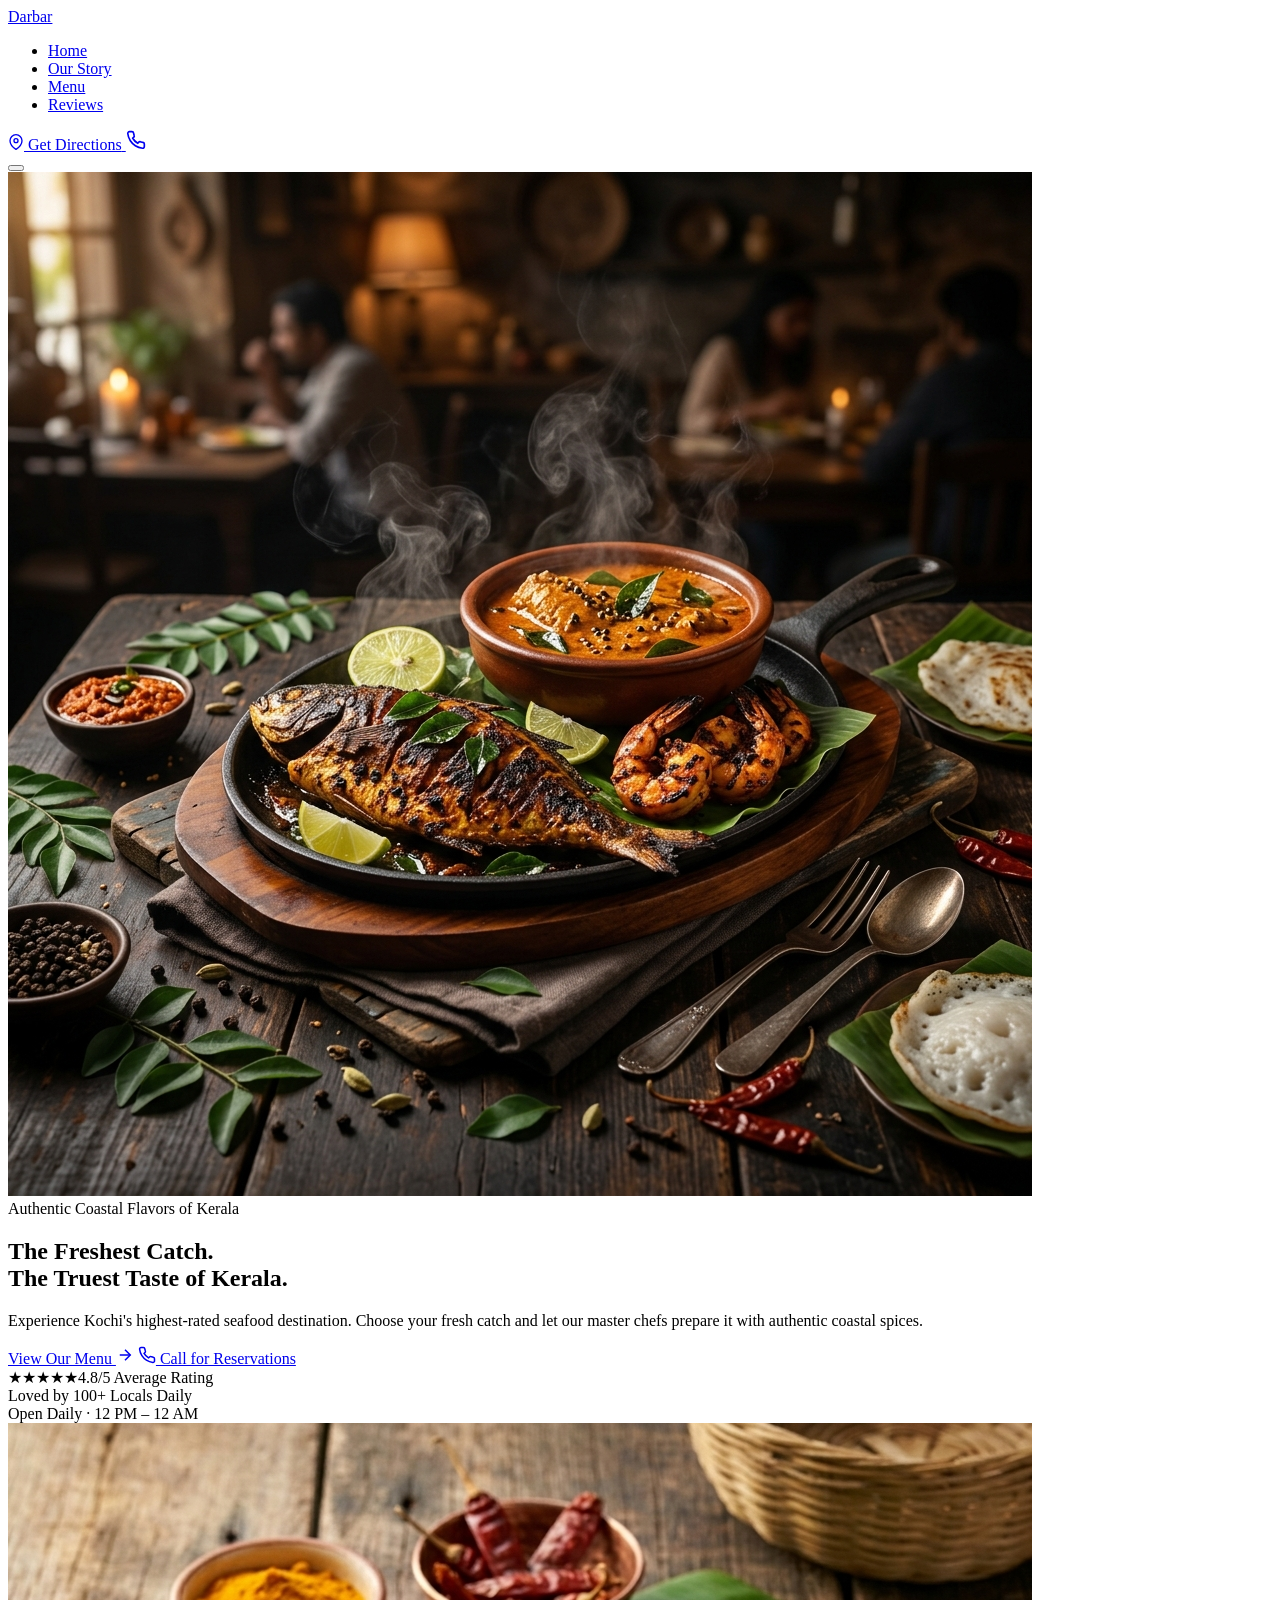
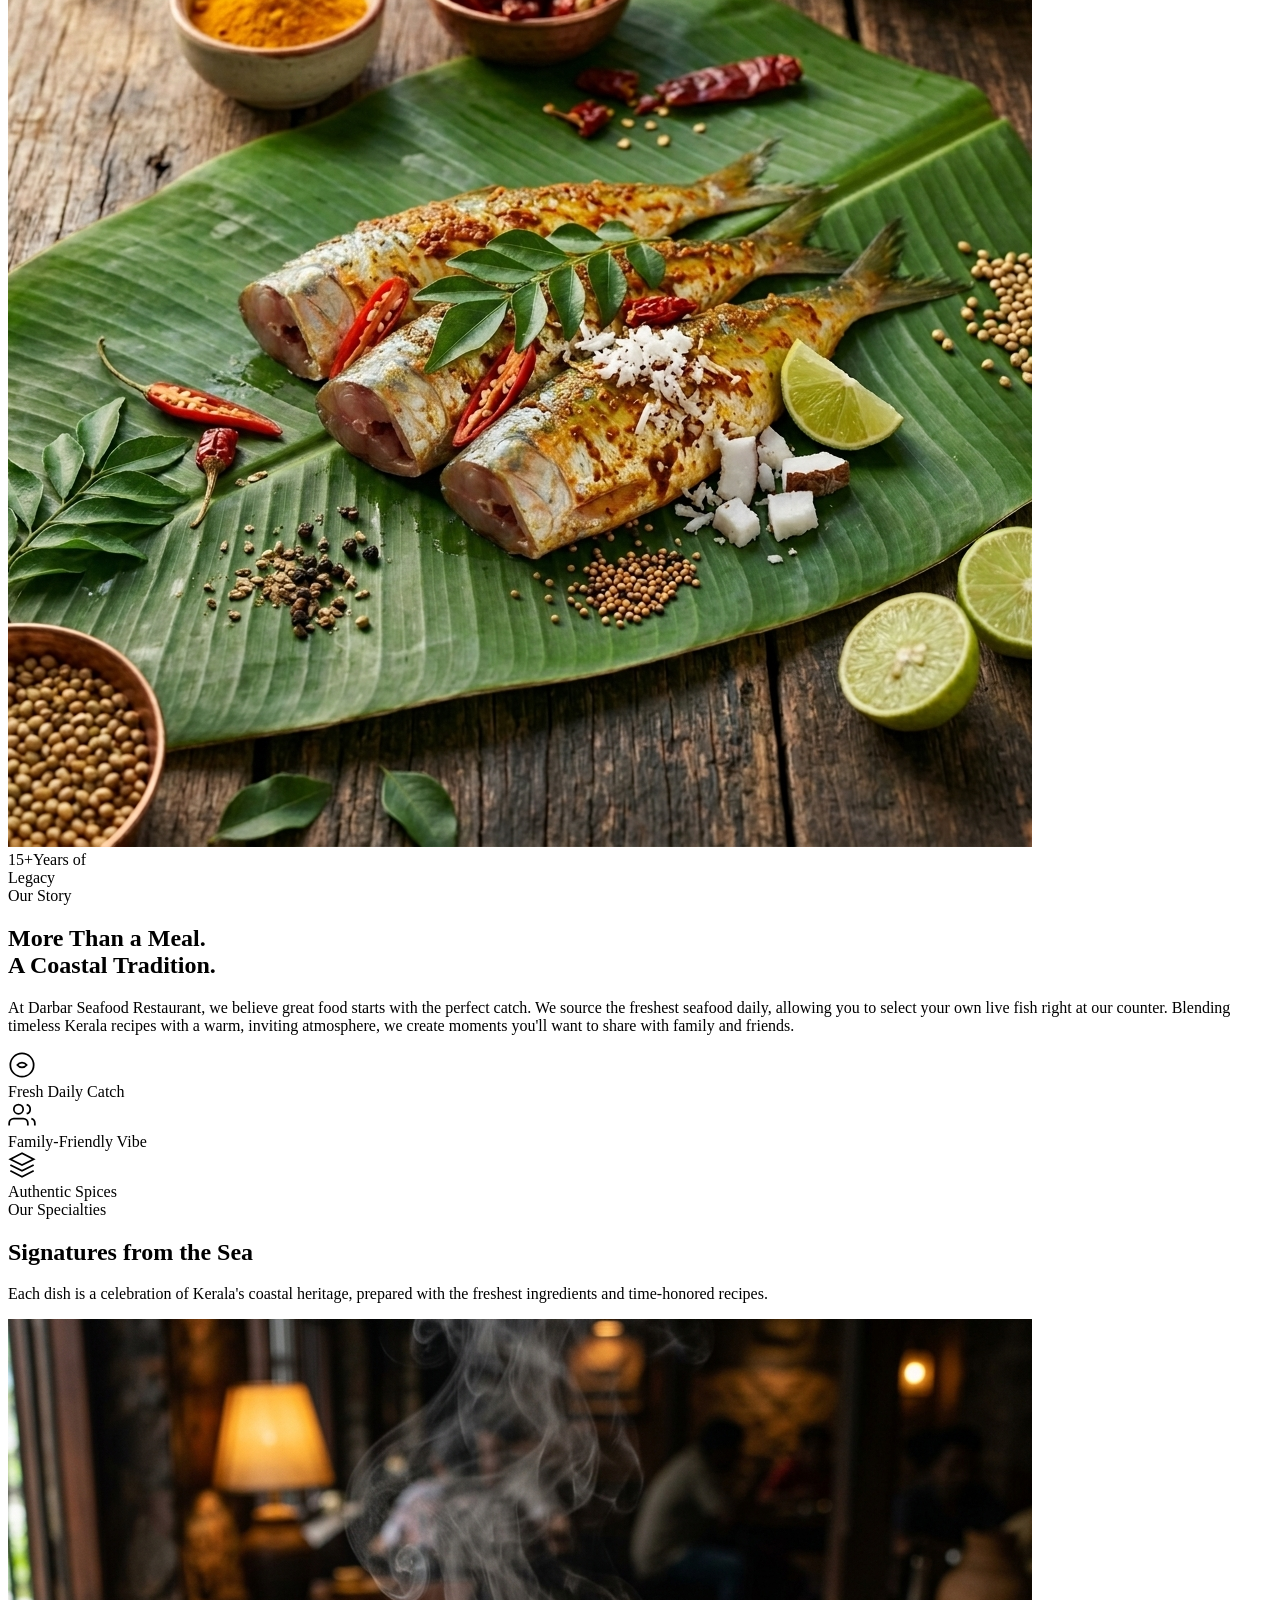
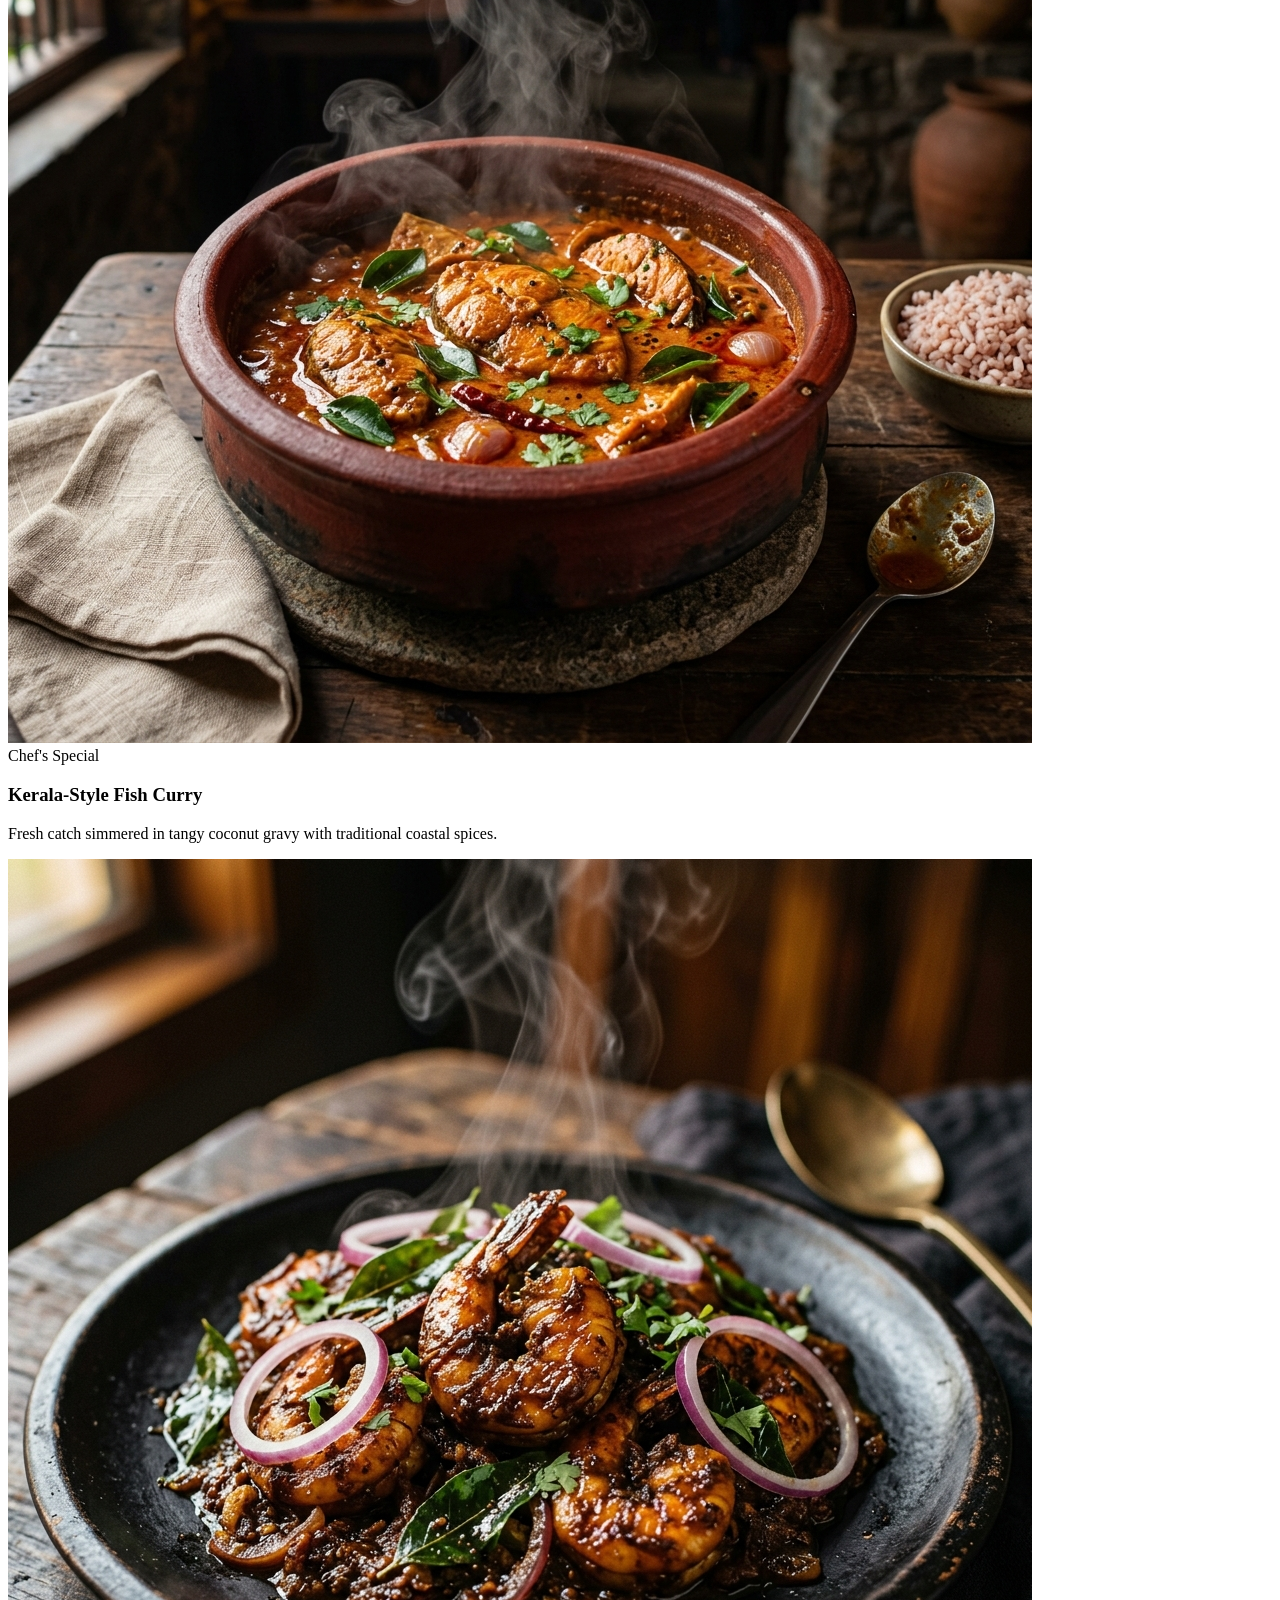
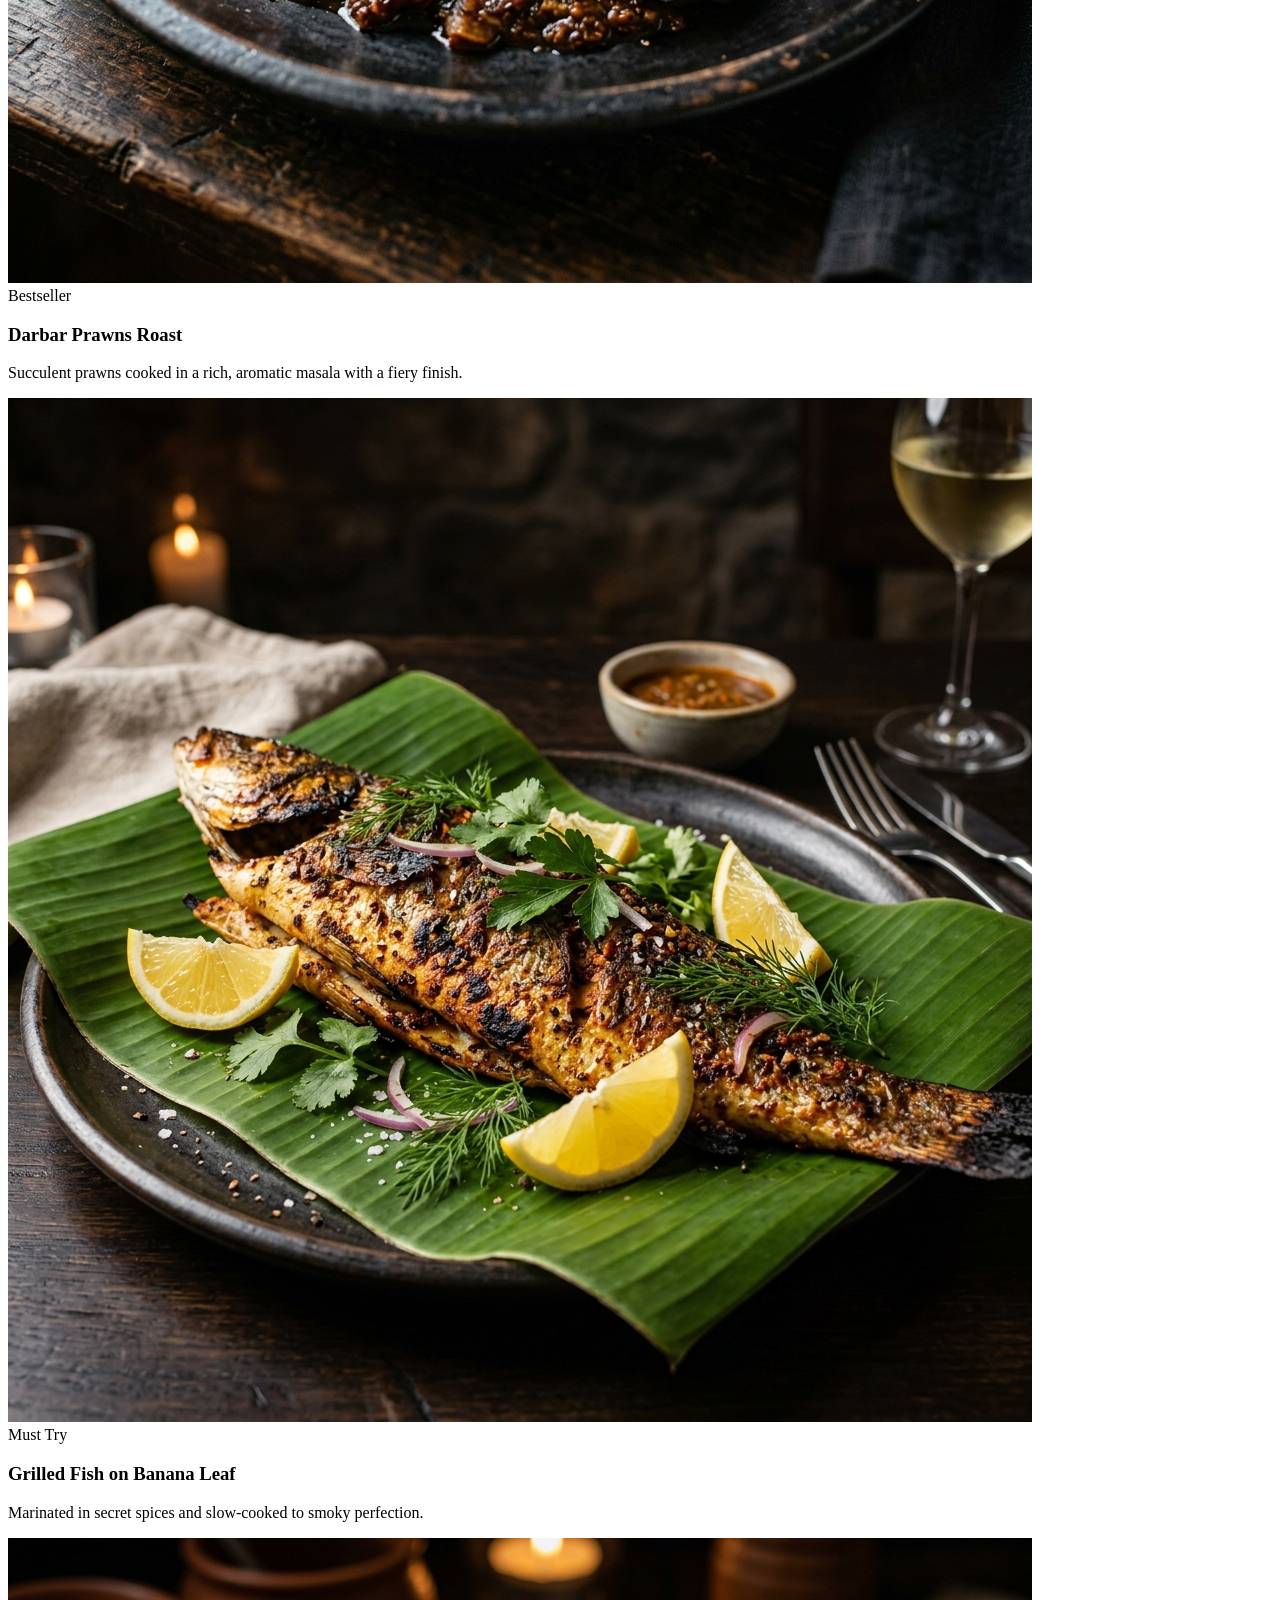
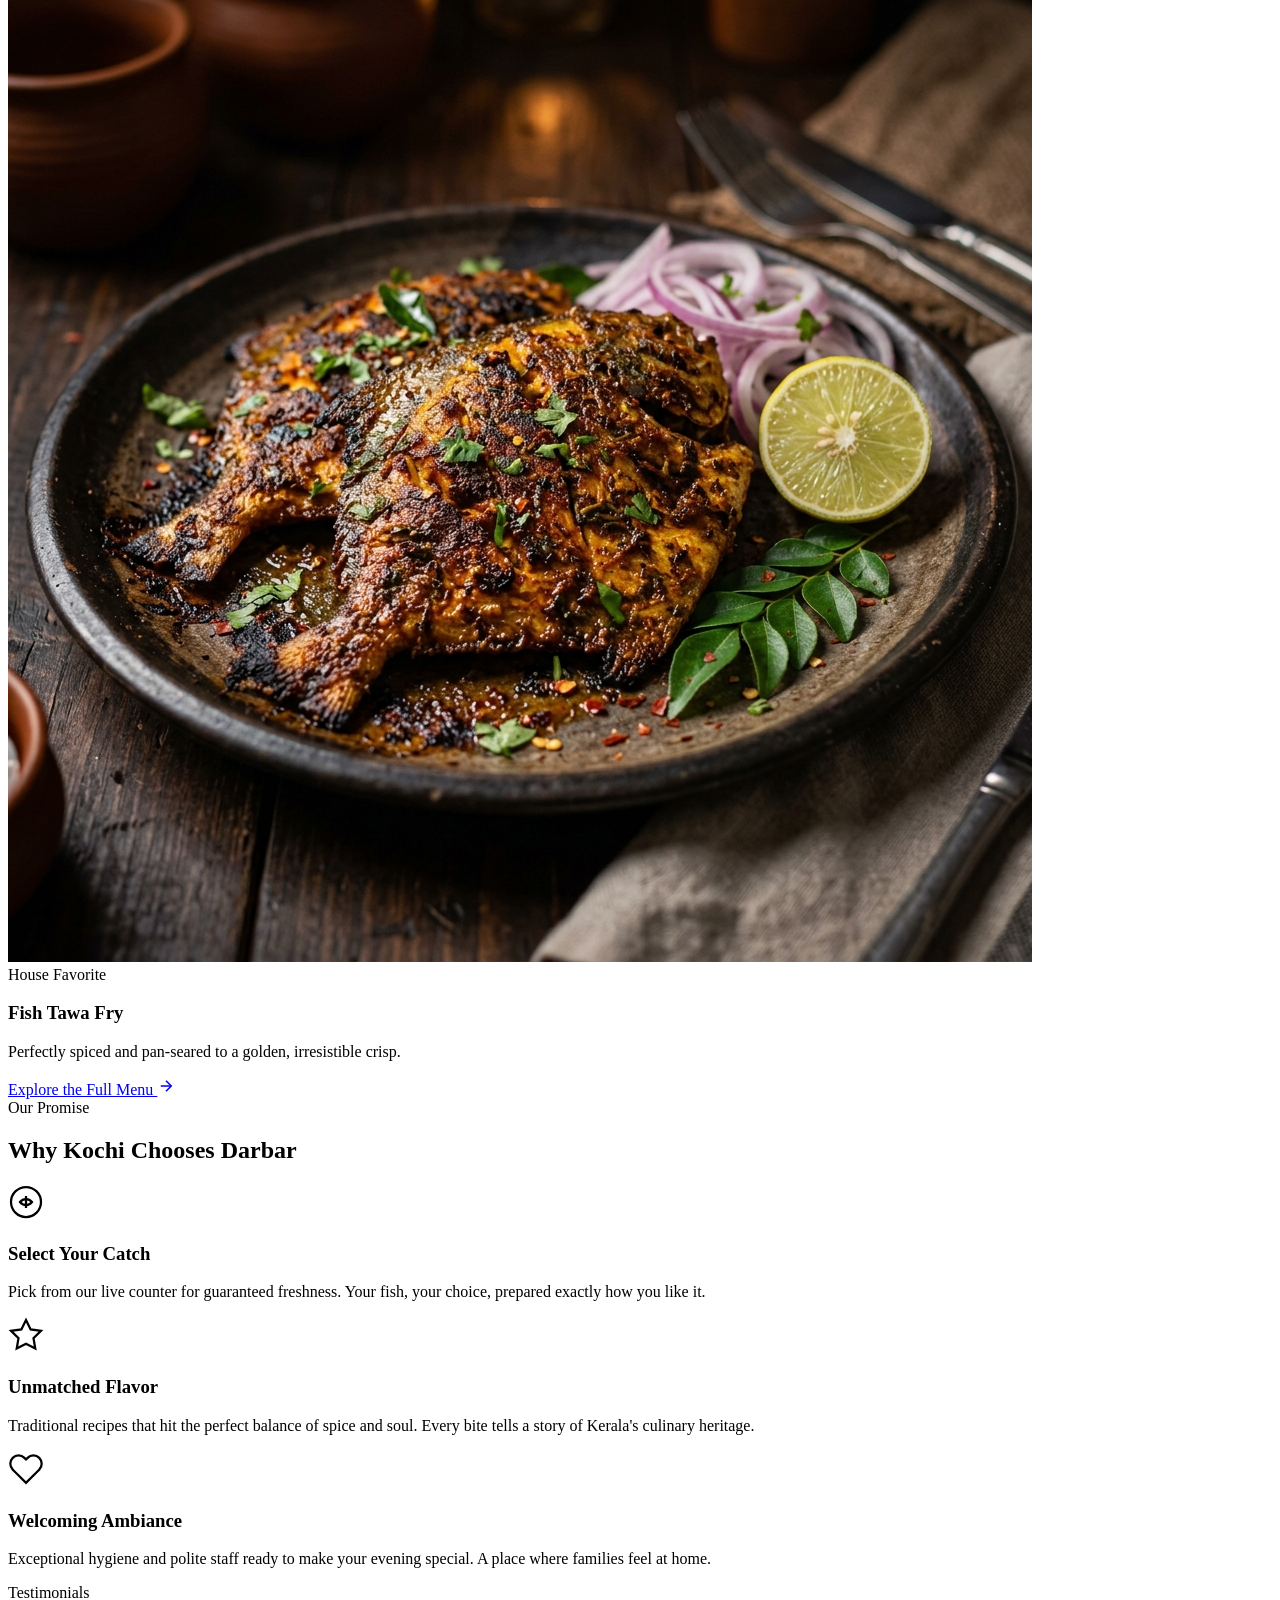
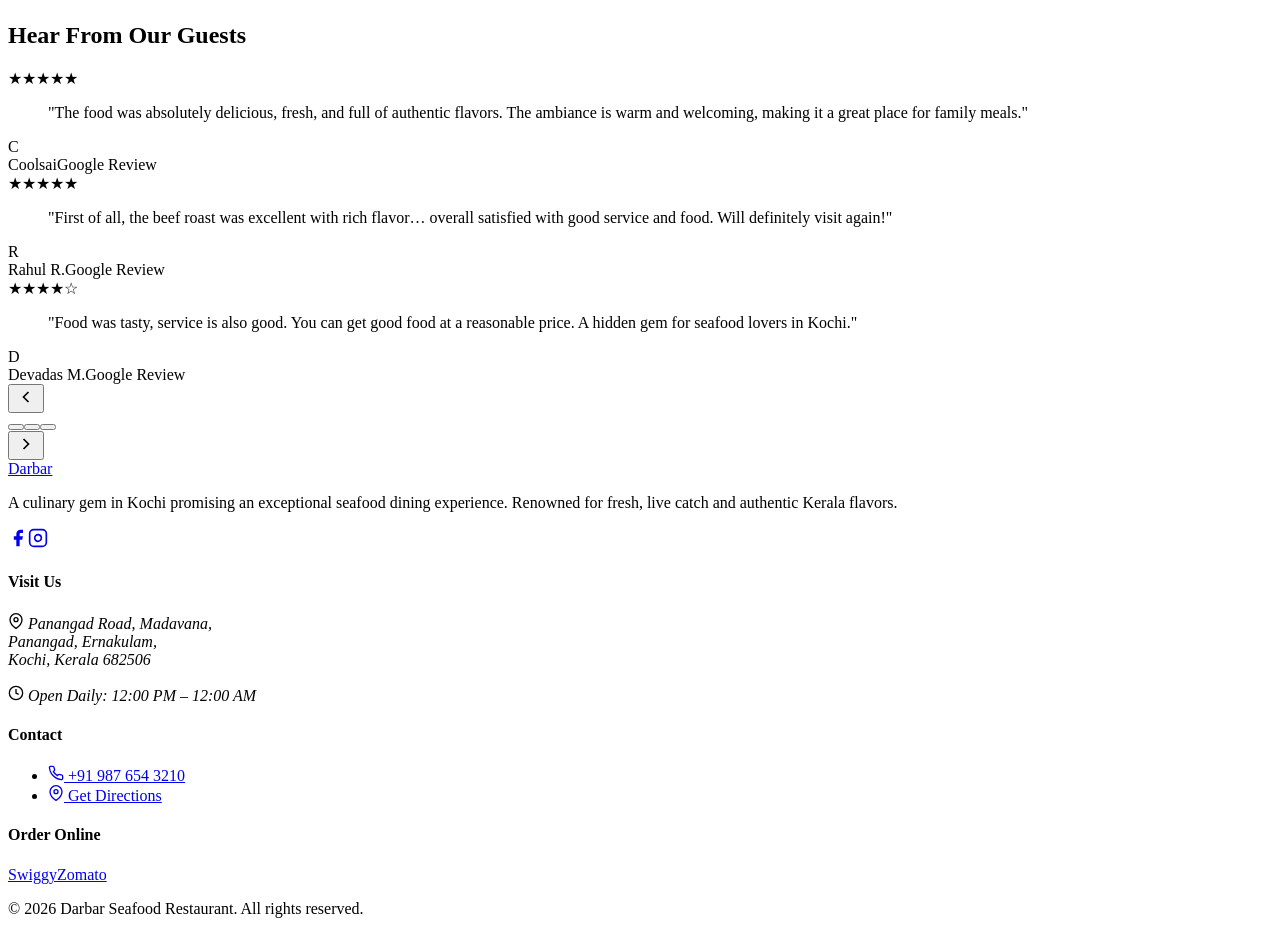
==== index.html @ 86fb5e73 "Add files via upload" ====
<!DOCTYPE html>
<html lang="en">
<head>
    <meta charset="UTF-8">
    <meta name="viewport" content="width=device-width, initial-scale=1.0">
    <title>Darbar Seafood Restaurant | Authentic Coastal Flavors of Kerala</title>
    <meta name="description" content="Experience Kochi's finest seafood at Darbar. Fresh live catch, authentic Kerala spices, warm family ambiance. Open daily 12 PM - 12 AM.">
    <link rel="preconnect" href="https://fonts.googleapis.com">
    <link rel="preconnect" href="https://fonts.gstatic.com" crossorigin>
    <link href="https://fonts.googleapis.com/css2?family=Playfair+Display:ital,wght@0,400;0,500;0,600;0,700;1,400;1,500&family=Inter:wght@300;400;500;600;700&display=swap" rel="stylesheet">
    <link rel="stylesheet" href="style.css">
</head>
<body>
    <nav class="navbar" id="navbar">
        <div class="nav-container">
            <a href="#" class="nav-logo" id="nav-logo">Darbar</a>
            <ul class="nav-links" id="nav-links">
                <li><a href="#home" class="nav-link active">Home</a></li>
                <li><a href="#about" class="nav-link">Our Story</a></li>
                <li><a href="menu.html" class="nav-link">Menu</a></li>
                <li><a href="#reviews" class="nav-link">Reviews</a></li>
            </ul>
            <div class="nav-actions">
                <a href="https://maps.google.com/?q=Darbar+Seafood+Restaurant+Panangad+Kochi" target="_blank" class="btn btn-accent btn-sm" id="btn-directions">
                    <svg width="16" height="16" viewBox="0 0 24 24" fill="none" stroke="currentColor" stroke-width="2"><path d="M21 10c0 7-9 13-9 13s-9-6-9-13a9 9 0 0 1 18 0z"/><circle cx="12" cy="10" r="3"/></svg>
                    <span class="btn-text">Get Directions</span>
                </a>
                <a href="tel:+919876543210" class="nav-phone" id="btn-phone" aria-label="Call us">
                    <svg width="20" height="20" viewBox="0 0 24 24" fill="none" stroke="currentColor" stroke-width="2"><path d="M22 16.92v3a2 2 0 0 1-2.18 2 19.79 19.79 0 0 1-8.63-3.07 19.5 19.5 0 0 1-6-6 19.79 19.79 0 0 1-3.07-8.67A2 2 0 0 1 4.11 2h3a2 2 0 0 1 2 1.72c.12.8.36 1.58.7 2.81a2 2 0 0 1-.45 2.11L8.09 9.91a16 16 0 0 0 6 6l1.27-1.27a2 2 0 0 1 2.11-.45c1.23.34 2.01.58 2.81.7A2 2 0 0 1 22 16.92z"/></svg>
                </a>
            </div>
            <button class="nav-toggle" id="nav-toggle" aria-label="Toggle menu"><span></span><span></span><span></span></button>
        </div>
    </nav>

    <section class="hero" id="home">
        <div class="hero-bg"><img src="images/hero-bg.png" alt="Kerala seafood platter" loading="eager"><div class="hero-overlay"></div></div>
        <div class="hero-content">
            <div class="hero-badge"><span class="hero-badge-dot"></span>Authentic Coastal Flavors of Kerala</div>
            <h1 class="hero-title">The Freshest Catch.<br><span class="hero-title-accent">The Truest Taste</span> of Kerala.</h1>
            <p class="hero-subtitle">Experience Kochi's highest-rated seafood destination. Choose your fresh catch and let our master chefs prepare it with authentic coastal spices.</p>
            <div class="hero-ctas">
                <a href="#menu" class="btn btn-accent btn-lg" id="btn-view-menu">View Our Menu <svg width="18" height="18" viewBox="0 0 24 24" fill="none" stroke="currentColor" stroke-width="2"><line x1="5" y1="12" x2="19" y2="12"/><polyline points="12 5 19 12 12 19"/></svg></a>
                <a href="tel:+919876543210" class="btn btn-ghost btn-lg" id="btn-call-reserve"><svg width="18" height="18" viewBox="0 0 24 24" fill="none" stroke="currentColor" stroke-width="2"><path d="M22 16.92v3a2 2 0 0 1-2.18 2 19.79 19.79 0 0 1-8.63-3.07 19.5 19.5 0 0 1-6-6 19.79 19.79 0 0 1-3.07-8.67A2 2 0 0 1 4.11 2h3a2 2 0 0 1 2 1.72c.12.8.36 1.58.7 2.81a2 2 0 0 1-.45 2.11L8.09 9.91a16 16 0 0 0 6 6l1.27-1.27a2 2 0 0 1 2.11-.45c1.23.34 2.01.58 2.81.7A2 2 0 0 1 22 16.92z"/></svg> Call for Reservations</a>
            </div>
        </div>
        <div class="hero-proof">
            <div class="hero-proof-inner">
                <div class="hero-proof-item"><span class="hero-proof-stars">★★★★★</span><span>4.8/5 Average Rating</span></div>
                <div class="hero-proof-divider"></div>
                <div class="hero-proof-item"><span>Loved by 100+ Locals Daily</span></div>
                <div class="hero-proof-divider"></div>
                <div class="hero-proof-item"><span>Open Daily · 12 PM – 12 AM</span></div>
            </div>
        </div>
    </section>

    <section class="about" id="about">
        <div class="container">
            <div class="about-grid">
                <div class="about-image reveal-left">
                    <div class="about-image-wrapper"><img src="images/about-fish.png" alt="Fresh fish on banana leaf" loading="lazy"><div class="about-image-accent"></div></div>
                    <div class="about-image-badge"><span class="about-badge-number">15+</span><span class="about-badge-text">Years of<br>Legacy</span></div>
                </div>
                <div class="about-content reveal-right">
                    <span class="section-tag">Our Story</span>
                    <h2 class="section-title">More Than a Meal.<br><span class="text-accent">A Coastal Tradition.</span></h2>
                    <p class="about-text">At Darbar Seafood Restaurant, we believe great food starts with the perfect catch. We source the freshest seafood daily, allowing you to select your own live fish right at our counter. Blending timeless Kerala recipes with a warm, inviting atmosphere, we create moments you'll want to share with family and friends.</p>
                    <div class="about-features">
                        <div class="about-feature"><div class="about-feature-icon"><svg width="28" height="28" viewBox="0 0 24 24" fill="none" stroke="currentColor" stroke-width="1.5"><circle cx="12" cy="12" r="10"/><path d="M8 12s1.5-2 4-2 4 2 4 2-1.5 2-4 2-4-2-4-2z"/></svg></div><span>Fresh Daily Catch</span></div>
                        <div class="about-feature"><div class="about-feature-icon"><svg width="28" height="28" viewBox="0 0 24 24" fill="none" stroke="currentColor" stroke-width="1.5"><path d="M17 21v-2a4 4 0 0 0-4-4H5a4 4 0 0 0-4 4v2"/><circle cx="9" cy="7" r="4"/><path d="M23 21v-2a4 4 0 0 0-3-3.87"/><path d="M16 3.13a4 4 0 0 1 0 7.75"/></svg></div><span>Family-Friendly Vibe</span></div>
                        <div class="about-feature"><div class="about-feature-icon"><svg width="28" height="28" viewBox="0 0 24 24" fill="none" stroke="currentColor" stroke-width="1.5"><path d="M12 2L2 7l10 5 10-5-10-5z"/><path d="M2 17l10 5 10-5"/><path d="M2 12l10 5 10-5"/></svg></div><span>Authentic Spices</span></div>
                    </div>
                </div>
            </div>
        </div>
    </section>

    <section class="menu" id="menu">
        <div class="container">
            <div class="section-header reveal-up"><span class="section-tag">Our Specialties</span><h2 class="section-title">Signatures <span class="text-accent">from the Sea</span></h2><p class="section-desc">Each dish is a celebration of Kerala's coastal heritage, prepared with the freshest ingredients and time-honored recipes.</p></div>
            <div class="menu-grid">
                <div class="menu-card reveal-up" id="dish-1"><div class="menu-card-image"><img src="images/dish-fish-curry.png" alt="Kerala-Style Fish Curry" loading="lazy"><div class="menu-card-overlay"><span class="menu-card-tag">Chef's Special</span></div></div><div class="menu-card-body"><h3 class="menu-card-title">Kerala-Style Fish Curry</h3><p class="menu-card-desc">Fresh catch simmered in tangy coconut gravy with traditional coastal spices.</p></div></div>
                <div class="menu-card reveal-up" id="dish-2"><div class="menu-card-image"><img src="images/dish-prawns-roast.png" alt="Darbar Prawns Roast" loading="lazy"><div class="menu-card-overlay"><span class="menu-card-tag">Bestseller</span></div></div><div class="menu-card-body"><h3 class="menu-card-title">Darbar Prawns Roast</h3><p class="menu-card-desc">Succulent prawns cooked in a rich, aromatic masala with a fiery finish.</p></div></div>
                <div class="menu-card reveal-up" id="dish-3"><div class="menu-card-image"><img src="images/dish-grilled-fish.png" alt="Grilled Fish on Banana Leaf" loading="lazy"><div class="menu-card-overlay"><span class="menu-card-tag">Must Try</span></div></div><div class="menu-card-body"><h3 class="menu-card-title">Grilled Fish on Banana Leaf</h3><p class="menu-card-desc">Marinated in secret spices and slow-cooked to smoky perfection.</p></div></div>
                <div class="menu-card reveal-up" id="dish-4"><div class="menu-card-image"><img src="images/dish-tawa-fry.png" alt="Fish Tawa Fry" loading="lazy"><div class="menu-card-overlay"><span class="menu-card-tag">House Favorite</span></div></div><div class="menu-card-body"><h3 class="menu-card-title">Fish Tawa Fry</h3><p class="menu-card-desc">Perfectly spiced and pan-seared to a golden, irresistible crisp.</p></div></div>
            </div>
            <div class="menu-cta reveal-up"><a href="menu.html" class="btn btn-accent btn-lg" id="btn-full-menu">Explore the Full Menu <svg width="18" height="18" viewBox="0 0 24 24" fill="none" stroke="currentColor" stroke-width="2"><line x1="5" y1="12" x2="19" y2="12"/><polyline points="12 5 19 12 12 19"/></svg></a></div>
        </div>
    </section>

    <section class="why" id="why">
        <div class="container">
            <div class="section-header reveal-up"><span class="section-tag">Our Promise</span><h2 class="section-title">Why Kochi <span class="text-accent">Chooses Darbar</span></h2></div>
            <div class="why-grid">
                <div class="why-card reveal-up" id="why-1"><div class="why-icon"><svg width="36" height="36" viewBox="0 0 24 24" fill="none" stroke="currentColor" stroke-width="1.5"><circle cx="12" cy="12" r="10"/><path d="M8 12s1.5-2 4-2 4 2 4 2-1.5 2-4 2-4-2-4-2z"/><line x1="12" y1="8" x2="12" y2="16"/></svg></div><h3 class="why-title">Select Your Catch</h3><p class="why-desc">Pick from our live counter for guaranteed freshness. Your fish, your choice, prepared exactly how you like it.</p></div>
                <div class="why-card reveal-up" id="why-2"><div class="why-icon"><svg width="36" height="36" viewBox="0 0 24 24" fill="none" stroke="currentColor" stroke-width="1.5"><polygon points="12 2 15.09 8.26 22 9.27 17 14.14 18.18 21.02 12 17.77 5.82 21.02 7 14.14 2 9.27 8.91 8.26 12 2"/></svg></div><h3 class="why-title">Unmatched Flavor</h3><p class="why-desc">Traditional recipes that hit the perfect balance of spice and soul. Every bite tells a story of Kerala's culinary heritage.</p></div>
                <div class="why-card reveal-up" id="why-3"><div class="why-icon"><svg width="36" height="36" viewBox="0 0 24 24" fill="none" stroke="currentColor" stroke-width="1.5"><path d="M20.84 4.61a5.5 5.5 0 0 0-7.78 0L12 5.67l-1.06-1.06a5.5 5.5 0 0 0-7.78 7.78l1.06 1.06L12 21.23l7.78-7.78 1.06-1.06a5.5 5.5 0 0 0 0-7.78z"/></svg></div><h3 class="why-title">Welcoming Ambiance</h3><p class="why-desc">Exceptional hygiene and polite staff ready to make your evening special. A place where families feel at home.</p></div>
            </div>
        </div>
    </section>

    <section class="testimonials" id="reviews">
        <div class="container">
            <div class="section-header reveal-up"><span class="section-tag">Testimonials</span><h2 class="section-title">Hear From <span class="text-accent">Our Guests</span></h2></div>
            <div class="testimonials-carousel" id="testimonials-carousel">
                <div class="testimonials-track" id="testimonials-track">
                    <div class="testimonial-card" id="review-1"><div class="testimonial-stars">★★★★★</div><blockquote class="testimonial-quote">"The food was absolutely delicious, fresh, and full of authentic flavors. The ambiance is warm and welcoming, making it a great place for family meals."</blockquote><div class="testimonial-author"><div class="testimonial-avatar">C</div><div class="testimonial-info"><span class="testimonial-name">Coolsai</span><span class="testimonial-source">Google Review</span></div></div></div>
                    <div class="testimonial-card" id="review-2"><div class="testimonial-stars">★★★★★</div><blockquote class="testimonial-quote">"First of all, the beef roast was excellent with rich flavor… overall satisfied with good service and food. Will definitely visit again!"</blockquote><div class="testimonial-author"><div class="testimonial-avatar">R</div><div class="testimonial-info"><span class="testimonial-name">Rahul R.</span><span class="testimonial-source">Google Review</span></div></div></div>
                    <div class="testimonial-card" id="review-3"><div class="testimonial-stars">★★★★☆</div><blockquote class="testimonial-quote">"Food was tasty, service is also good. You can get good food at a reasonable price. A hidden gem for seafood lovers in Kochi."</blockquote><div class="testimonial-author"><div class="testimonial-avatar">D</div><div class="testimonial-info"><span class="testimonial-name">Devadas M.</span><span class="testimonial-source">Google Review</span></div></div></div>
                </div>
                <div class="testimonials-controls">
                    <button class="testimonial-btn testimonial-prev" id="testimonial-prev" aria-label="Previous review"><svg width="20" height="20" viewBox="0 0 24 24" fill="none" stroke="currentColor" stroke-width="2"><polyline points="15 18 9 12 15 6"/></svg></button>
                    <div class="testimonial-dots" id="testimonial-dots"><button class="testimonial-dot active" data-index="0"></button><button class="testimonial-dot" data-index="1"></button><button class="testimonial-dot" data-index="2"></button></div>
                    <button class="testimonial-btn testimonial-next" id="testimonial-next" aria-label="Next review"><svg width="20" height="20" viewBox="0 0 24 24" fill="none" stroke="currentColor" stroke-width="2"><polyline points="9 18 15 12 9 6"/></svg></button>
                </div>
            </div>
        </div>
    </section>

    <footer class="footer" id="footer">
        <div class="container">
            <div class="footer-grid">
                <div class="footer-brand"><a href="#" class="footer-logo">Darbar</a><p class="footer-desc">A culinary gem in Kochi promising an exceptional seafood dining experience. Renowned for fresh, live catch and authentic Kerala flavors.</p>
                    <div class="footer-socials"><a href="#" class="footer-social" aria-label="Facebook"><svg width="20" height="20" viewBox="0 0 24 24" fill="currentColor"><path d="M18 2h-3a5 5 0 0 0-5 5v3H7v4h3v8h4v-8h3l1-4h-4V7a1 1 0 0 1 1-1h3z"/></svg></a><a href="#" class="footer-social" aria-label="Instagram"><svg width="20" height="20" viewBox="0 0 24 24" fill="none" stroke="currentColor" stroke-width="2"><rect x="2" y="2" width="20" height="20" rx="5" ry="5"/><path d="M16 11.37A4 4 0 1 1 12.63 8 4 4 0 0 1 16 11.37z"/><line x1="17.5" y1="6.5" x2="17.51" y2="6.5"/></svg></a></div>
                </div>
                <div class="footer-visit"><h4 class="footer-heading">Visit Us</h4><address class="footer-address"><p><svg width="16" height="16" viewBox="0 0 24 24" fill="none" stroke="currentColor" stroke-width="2"><path d="M21 10c0 7-9 13-9 13s-9-6-9-13a9 9 0 0 1 18 0z"/><circle cx="12" cy="10" r="3"/></svg> Panangad Road, Madavana,<br>Panangad, Ernakulam,<br>Kochi, Kerala 682506</p><p><svg width="16" height="16" viewBox="0 0 24 24" fill="none" stroke="currentColor" stroke-width="2"><circle cx="12" cy="12" r="10"/><polyline points="12 6 12 12 16 14"/></svg> Open Daily: 12:00 PM – 12:00 AM</p></address></div>
                <div class="footer-contact"><h4 class="footer-heading">Contact</h4><ul class="footer-links"><li><a href="tel:+919876543210"><svg width="16" height="16" viewBox="0 0 24 24" fill="none" stroke="currentColor" stroke-width="2"><path d="M22 16.92v3a2 2 0 0 1-2.18 2 19.79 19.79 0 0 1-8.63-3.07 19.5 19.5 0 0 1-6-6 19.79 19.79 0 0 1-3.07-8.67A2 2 0 0 1 4.11 2h3a2 2 0 0 1 2 1.72c.12.8.36 1.58.7 2.81a2 2 0 0 1-.45 2.11L8.09 9.91a16 16 0 0 0 6 6l1.27-1.27a2 2 0 0 1 2.11-.45c1.23.34 2.01.58 2.81.7A2 2 0 0 1 22 16.92z"/></svg> +91 987 654 3210</a></li><li><a href="https://maps.google.com/?q=Darbar+Seafood+Restaurant+Panangad+Kochi" target="_blank"><svg width="16" height="16" viewBox="0 0 24 24" fill="none" stroke="currentColor" stroke-width="2"><path d="M21 10c0 7-9 13-9 13s-9-6-9-13a9 9 0 0 1 18 0z"/><circle cx="12" cy="10" r="3"/></svg> Get Directions</a></li></ul>
                    <h4 class="footer-heading footer-heading--mt">Order Online</h4><div class="footer-order-links"><a href="#" class="btn btn-accent-outline btn-sm">Swiggy</a><a href="#" class="btn btn-accent-outline btn-sm">Zomato</a></div>
                </div>
            </div>
            <div class="footer-bottom"><p>&copy; 2026 Darbar Seafood Restaurant. All rights reserved.</p></div>
        </div>
    </footer>
    <script src="script.js"></script>
</body>
</html>
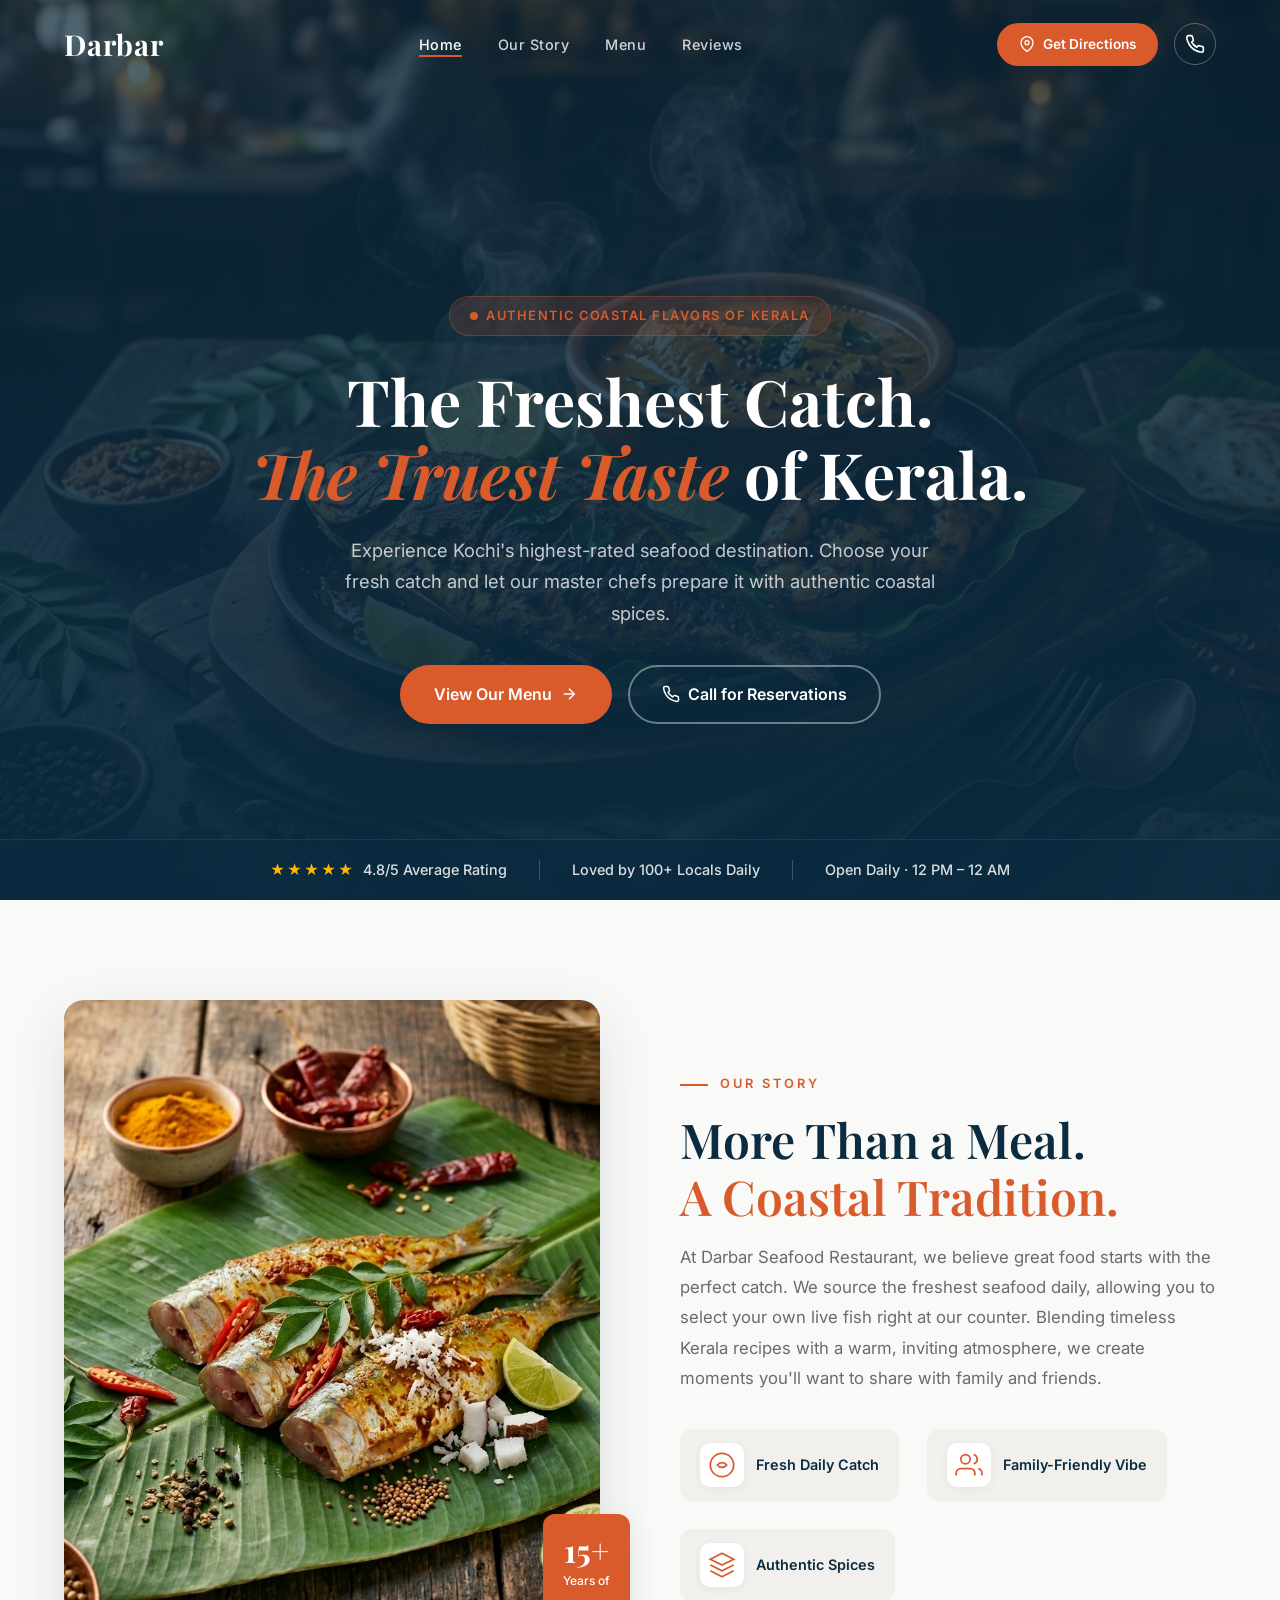
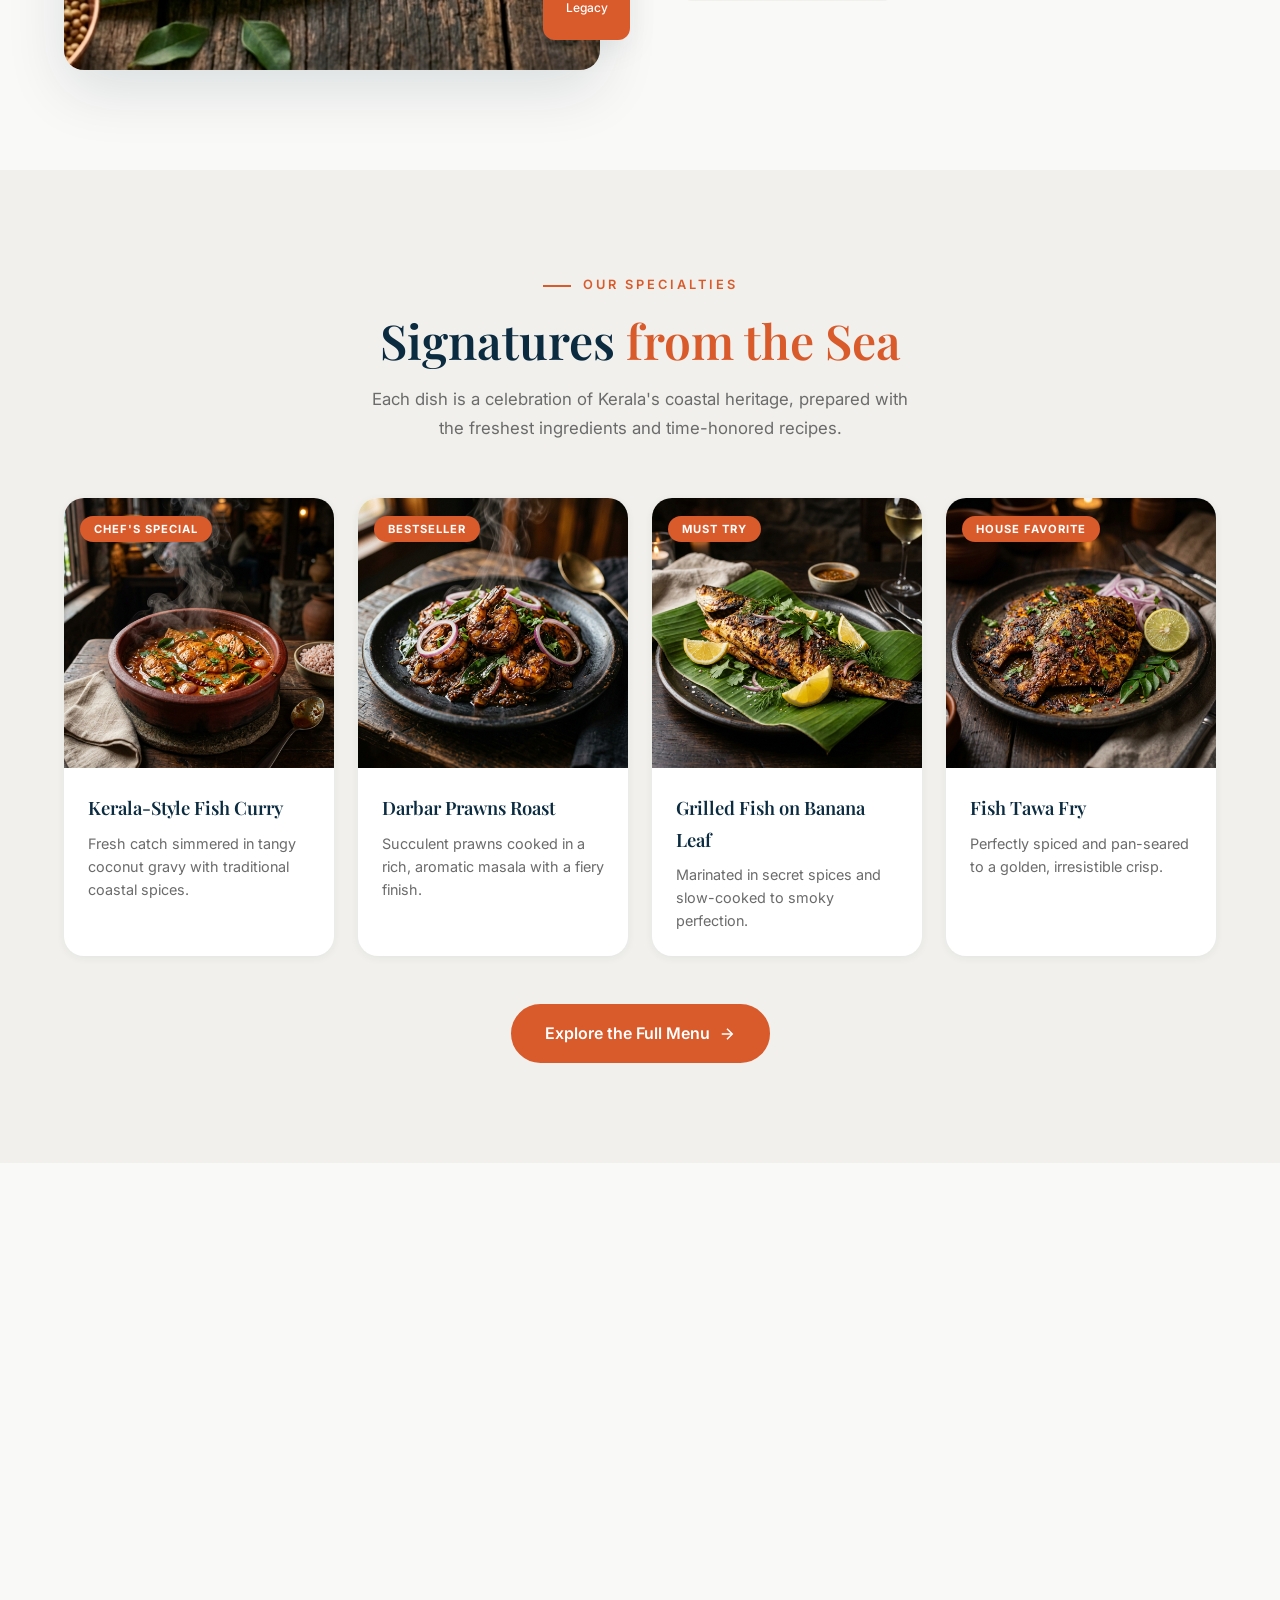
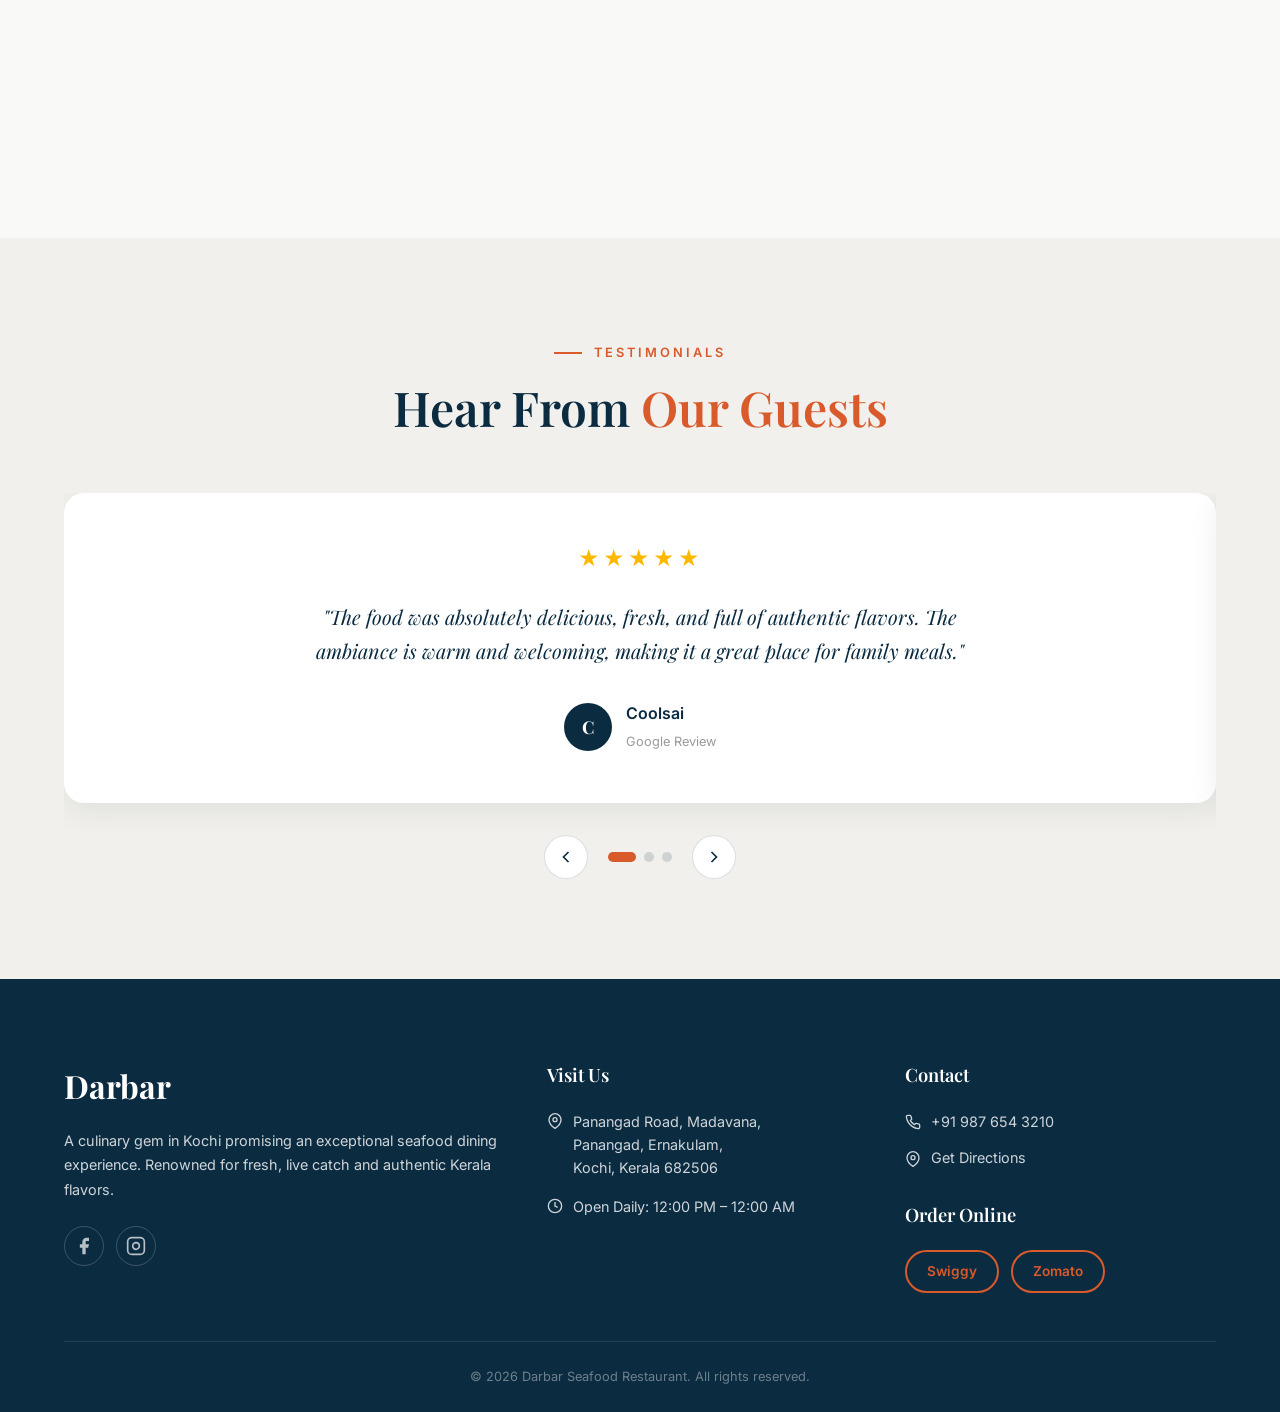
==== commit 3950937a: "Update index.html" ====
--- a/index.html
+++ b/index.html
@@ -126,7 +126,7 @@
                 </div>
                 <div class="footer-visit"><h4 class="footer-heading">Visit Us</h4><address class="footer-address"><p><svg width="16" height="16" viewBox="0 0 24 24" fill="none" stroke="currentColor" stroke-width="2"><path d="M21 10c0 7-9 13-9 13s-9-6-9-13a9 9 0 0 1 18 0z"/><circle cx="12" cy="10" r="3"/></svg> Panangad Road, Madavana,<br>Panangad, Ernakulam,<br>Kochi, Kerala 682506</p><p><svg width="16" height="16" viewBox="0 0 24 24" fill="none" stroke="currentColor" stroke-width="2"><circle cx="12" cy="12" r="10"/><polyline points="12 6 12 12 16 14"/></svg> Open Daily: 12:00 PM – 12:00 AM</p></address></div>
                 <div class="footer-contact"><h4 class="footer-heading">Contact</h4><ul class="footer-links"><li><a href="tel:+919876543210"><svg width="16" height="16" viewBox="0 0 24 24" fill="none" stroke="currentColor" stroke-width="2"><path d="M22 16.92v3a2 2 0 0 1-2.18 2 19.79 19.79 0 0 1-8.63-3.07 19.5 19.5 0 0 1-6-6 19.79 19.79 0 0 1-3.07-8.67A2 2 0 0 1 4.11 2h3a2 2 0 0 1 2 1.72c.12.8.36 1.58.7 2.81a2 2 0 0 1-.45 2.11L8.09 9.91a16 16 0 0 0 6 6l1.27-1.27a2 2 0 0 1 2.11-.45c1.23.34 2.01.58 2.81.7A2 2 0 0 1 22 16.92z"/></svg> +91 987 654 3210</a></li><li><a href="https://maps.google.com/?q=Darbar+Seafood+Restaurant+Panangad+Kochi" target="_blank"><svg width="16" height="16" viewBox="0 0 24 24" fill="none" stroke="currentColor" stroke-width="2"><path d="M21 10c0 7-9 13-9 13s-9-6-9-13a9 9 0 0 1 18 0z"/><circle cx="12" cy="10" r="3"/></svg> Get Directions</a></li></ul>
-                    <h4 class="footer-heading footer-heading--mt">Order Online</h4><div class="footer-order-links"><a href="#" class="btn btn-accent-outline btn-sm">Swiggy</a><a href="#" class="btn btn-accent-outline btn-sm">Zomato</a></div>
+                    <h4 class="footer-heading footer-heading--mt">Order Online</h4><div class="footer-order-links"><a href="https://www.swiggy.com/city/kochi/darbar-seafood-restaurant-panangad" target="_blank" class="btn btn-accent-outline btn-sm">Swiggy</a><a href="https://www.zomato.com/kochi/darbar-seafood-restaurant-panangad-ernakulam" target="_blank" class="btn btn-accent-outline btn-sm">Zomato</a></div>
                 </div>
             </div>
             <div class="footer-bottom"><p>&copy; 2026 Darbar Seafood Restaurant. All rights reserved.</p></div>
--- a/style.css
+++ b/style.css
@@ -0,0 +1,809 @@
+/* ============================================
+   DARBAR SEAFOOD RESTAURANT - DESIGN SYSTEM
+   ============================================ */
+:root {
+    --primary: #0B2B40;
+    --primary-light: #0f3a56;
+    --accent: #D95A2B;
+    --accent-hover: #c44e23;
+    --accent-light: rgba(217, 90, 43, 0.12);
+    --bg: #F9F9F7;
+    --bg-alt: #F1F0EC;
+    --text: #2C2C2C;
+    --text-light: #6B6B6B;
+    --text-lighter: #9A9A9A;
+    --white: #FFFFFF;
+    --shadow-sm: 0 2px 8px rgba(11, 43, 64, 0.06);
+    --shadow-md: 0 8px 30px rgba(11, 43, 64, 0.08);
+    --shadow-lg: 0 20px 60px rgba(11, 43, 64, 0.12);
+    --radius-sm: 8px;
+    --radius-md: 12px;
+    --radius-lg: 20px;
+    --radius-xl: 28px;
+    --font-heading: 'Playfair Display', Georgia, serif;
+    --font-body: 'Inter', -apple-system, sans-serif;
+    --transition: 0.3s cubic-bezier(0.4, 0, 0.2, 1);
+    --transition-slow: 0.6s cubic-bezier(0.4, 0, 0.2, 1);
+}
+
+*, *::before, *::after { box-sizing: border-box; margin: 0; padding: 0; }
+
+html { scroll-behavior: smooth; scroll-padding-top: 80px; }
+
+body {
+    font-family: var(--font-body);
+    color: var(--text);
+    background: var(--bg);
+    line-height: 1.7;
+    -webkit-font-smoothing: antialiased;
+    overflow-x: hidden;
+}
+
+img { max-width: 100%; height: auto; display: block; }
+a { text-decoration: none; color: inherit; }
+ul { list-style: none; }
+address { font-style: normal; }
+
+.container { max-width: 1200px; margin: 0 auto; padding: 0 24px; }
+.text-accent { color: var(--accent); }
+
+.section-tag {
+    display: inline-block;
+    font-family: var(--font-body);
+    font-size: 0.8rem;
+    font-weight: 600;
+    letter-spacing: 3px;
+    text-transform: uppercase;
+    color: var(--accent);
+    margin-bottom: 16px;
+    position: relative;
+    padding-left: 40px;
+}
+.section-tag::before {
+    content: '';
+    position: absolute;
+    left: 0;
+    top: 50%;
+    width: 28px;
+    height: 2px;
+    background: var(--accent);
+}
+
+.section-title {
+    font-family: var(--font-heading);
+    font-size: clamp(2rem, 4vw, 3rem);
+    font-weight: 600;
+    line-height: 1.2;
+    color: var(--primary);
+    margin-bottom: 16px;
+}
+
+.section-desc {
+    font-size: 1.05rem;
+    color: var(--text-light);
+    max-width: 560px;
+    margin: 0 auto;
+}
+
+.section-header { text-align: center; margin-bottom: 56px; }
+
+/* ============================================
+   BUTTONS
+   ============================================ */
+.btn {
+    display: inline-flex;
+    align-items: center;
+    gap: 8px;
+    font-family: var(--font-body);
+    font-weight: 600;
+    border: 2px solid transparent;
+    border-radius: 50px;
+    cursor: pointer;
+    transition: var(--transition);
+    white-space: nowrap;
+    text-decoration: none;
+}
+.btn-sm { font-size: 0.85rem; padding: 8px 20px; }
+.btn-lg { font-size: 1rem; padding: 14px 32px; }
+.btn-accent {
+    background: var(--accent);
+    color: var(--white);
+    border-color: var(--accent);
+}
+.btn-accent:hover {
+    background: var(--accent-hover);
+    border-color: var(--accent-hover);
+    transform: translateY(-2px);
+    box-shadow: 0 8px 25px rgba(217, 90, 43, 0.3);
+}
+.btn-ghost {
+    background: transparent;
+    color: var(--white);
+    border-color: rgba(255,255,255,0.4);
+}
+.btn-ghost:hover {
+    background: rgba(255,255,255,0.1);
+    border-color: var(--white);
+}
+.btn-accent-outline {
+    background: transparent;
+    color: var(--accent);
+    border-color: var(--accent);
+}
+.btn-accent-outline:hover {
+    background: var(--accent);
+    color: var(--white);
+}
+
+/* ============================================
+   NAVBAR
+   ============================================ */
+.navbar {
+    position: fixed;
+    top: 0;
+    left: 0;
+    right: 0;
+    z-index: 1000;
+    padding: 20px 0;
+    transition: var(--transition);
+}
+.navbar.scrolled {
+    background: rgba(11, 43, 64, 0.95);
+    backdrop-filter: blur(20px);
+    padding: 12px 0;
+    box-shadow: 0 4px 30px rgba(0,0,0,0.15);
+}
+.nav-container {
+    max-width: 1200px;
+    margin: 0 auto;
+    padding: 0 24px;
+    display: flex;
+    align-items: center;
+    justify-content: space-between;
+}
+.nav-logo {
+    font-family: var(--font-heading);
+    font-size: 1.8rem;
+    font-weight: 700;
+    color: var(--white);
+    letter-spacing: 1px;
+}
+.nav-links {
+    display: flex;
+    gap: 36px;
+}
+.nav-link {
+    color: rgba(255,255,255,0.8);
+    font-size: 0.9rem;
+    font-weight: 500;
+    letter-spacing: 0.5px;
+    transition: var(--transition);
+    position: relative;
+}
+.nav-link::after {
+    content: '';
+    position: absolute;
+    bottom: -4px;
+    left: 0;
+    width: 0;
+    height: 2px;
+    background: var(--accent);
+    transition: var(--transition);
+}
+.nav-link:hover, .nav-link.active { color: var(--white); }
+.nav-link:hover::after, .nav-link.active::after { width: 100%; }
+.nav-actions { display: flex; align-items: center; gap: 16px; }
+.nav-phone {
+    color: var(--white);
+    width: 42px;
+    height: 42px;
+    display: flex;
+    align-items: center;
+    justify-content: center;
+    border-radius: 50%;
+    border: 1.5px solid rgba(255,255,255,0.3);
+    transition: var(--transition);
+}
+.nav-phone:hover {
+    background: var(--accent);
+    border-color: var(--accent);
+    transform: scale(1.05);
+}
+.nav-toggle { display: none; background: none; border: none; cursor: pointer; padding: 4px; }
+.nav-toggle span {
+    display: block;
+    width: 24px;
+    height: 2px;
+    background: var(--white);
+    margin: 5px 0;
+    transition: var(--transition);
+    border-radius: 2px;
+}
+
+/* ============================================
+   HERO
+   ============================================ */
+.hero {
+    position: relative;
+    min-height: 100vh;
+    display: flex;
+    flex-direction: column;
+    justify-content: center;
+    align-items: center;
+    text-align: center;
+    padding: 120px 24px 0;
+    overflow: hidden;
+}
+.hero-bg {
+    position: absolute;
+    inset: 0;
+    z-index: -1;
+}
+.hero-bg img {
+    width: 100%;
+    height: 100%;
+    object-fit: cover;
+}
+.hero-overlay {
+    position: absolute;
+    inset: 0;
+    background: linear-gradient(180deg, rgba(11,43,64,0.7) 0%, rgba(11,43,64,0.85) 50%, rgba(11,43,64,0.95) 100%);
+}
+.hero-content {
+    max-width: 800px;
+    z-index: 1;
+    animation: heroFadeIn 1s ease-out;
+}
+@keyframes heroFadeIn {
+    from { opacity: 0; transform: translateY(30px); }
+    to { opacity: 1; transform: translateY(0); }
+}
+.hero-badge {
+    display: inline-flex;
+    align-items: center;
+    gap: 8px;
+    background: rgba(217, 90, 43, 0.15);
+    border: 1px solid rgba(217, 90, 43, 0.3);
+    border-radius: 50px;
+    padding: 8px 20px;
+    font-size: 0.8rem;
+    font-weight: 600;
+    color: var(--accent);
+    letter-spacing: 1.5px;
+    text-transform: uppercase;
+    margin-bottom: 28px;
+}
+.hero-badge-dot {
+    width: 8px;
+    height: 8px;
+    background: var(--accent);
+    border-radius: 50%;
+    animation: pulse 2s infinite;
+}
+@keyframes pulse {
+    0%, 100% { opacity: 1; transform: scale(1); }
+    50% { opacity: 0.5; transform: scale(1.5); }
+}
+.hero-title {
+    font-family: var(--font-heading);
+    font-size: clamp(2.5rem, 6vw, 4rem);
+    font-weight: 700;
+    color: var(--white);
+    line-height: 1.15;
+    margin-bottom: 24px;
+}
+.hero-title-accent { color: var(--accent); font-style: italic; }
+.hero-subtitle {
+    font-size: clamp(1rem, 2vw, 1.15rem);
+    color: rgba(255,255,255,0.75);
+    max-width: 600px;
+    margin: 0 auto 36px;
+    line-height: 1.7;
+}
+.hero-ctas { display: flex; gap: 16px; justify-content: center; flex-wrap: wrap; }
+.hero-proof {
+    position: absolute;
+    bottom: 0;
+    left: 0;
+    right: 0;
+    background: rgba(11, 43, 64, 0.6);
+    backdrop-filter: blur(20px);
+    border-top: 1px solid rgba(255,255,255,0.08);
+    z-index: 1;
+}
+.hero-proof-inner {
+    max-width: 1200px;
+    margin: 0 auto;
+    padding: 18px 24px;
+    display: flex;
+    justify-content: center;
+    align-items: center;
+    gap: 32px;
+    flex-wrap: wrap;
+}
+.hero-proof-item {
+    display: flex;
+    align-items: center;
+    gap: 8px;
+    color: rgba(255,255,255,0.85);
+    font-size: 0.9rem;
+    font-weight: 500;
+}
+.hero-proof-stars { color: #FFB800; letter-spacing: 2px; }
+.hero-proof-divider {
+    width: 1px;
+    height: 20px;
+    background: rgba(255,255,255,0.2);
+}
+
+/* ============================================
+   ABOUT
+   ============================================ */
+.about { padding: 100px 0; }
+.about-grid {
+    display: grid;
+    grid-template-columns: 1fr 1fr;
+    gap: 80px;
+    align-items: center;
+}
+.about-image { position: relative; }
+.about-image-wrapper {
+    position: relative;
+    border-radius: var(--radius-lg);
+    overflow: hidden;
+    box-shadow: var(--shadow-lg);
+}
+.about-image-wrapper img {
+    width: 100%;
+    aspect-ratio: 4/5;
+    object-fit: cover;
+    transition: transform 0.8s cubic-bezier(0.4, 0, 0.2, 1);
+}
+.about-image-wrapper:hover img { transform: scale(1.05); }
+.about-image-accent {
+    position: absolute;
+    bottom: -12px;
+    right: -12px;
+    width: 60%;
+    height: 60%;
+    border: 3px solid var(--accent);
+    border-radius: var(--radius-lg);
+    z-index: -1;
+}
+.about-image-badge {
+    position: absolute;
+    bottom: 30px;
+    right: -30px;
+    background: var(--accent);
+    color: var(--white);
+    padding: 20px;
+    border-radius: var(--radius-md);
+    text-align: center;
+    box-shadow: var(--shadow-md);
+}
+.about-badge-number {
+    display: block;
+    font-family: var(--font-heading);
+    font-size: 2rem;
+    font-weight: 700;
+    line-height: 1;
+}
+.about-badge-text { font-size: 0.75rem; font-weight: 500; line-height: 1.3; }
+.about-text {
+    font-size: 1.05rem;
+    color: var(--text-light);
+    margin-bottom: 36px;
+    line-height: 1.8;
+}
+.about-features { display: flex; gap: 28px; flex-wrap: wrap; }
+.about-feature {
+    display: flex;
+    align-items: center;
+    gap: 12px;
+    padding: 14px 20px;
+    background: var(--bg-alt);
+    border-radius: var(--radius-md);
+    transition: var(--transition);
+}
+.about-feature:hover {
+    background: var(--accent-light);
+    transform: translateY(-2px);
+}
+.about-feature-icon {
+    width: 44px;
+    height: 44px;
+    display: flex;
+    align-items: center;
+    justify-content: center;
+    background: var(--white);
+    border-radius: 10px;
+    color: var(--accent);
+    flex-shrink: 0;
+    box-shadow: var(--shadow-sm);
+}
+.about-feature span { font-weight: 600; font-size: 0.9rem; color: var(--primary); }
+
+/* ============================================
+   MENU HIGHLIGHTS
+   ============================================ */
+.menu { padding: 100px 0; background: var(--bg-alt); }
+.menu-grid {
+    display: grid;
+    grid-template-columns: repeat(4, 1fr);
+    gap: 24px;
+    margin-bottom: 48px;
+}
+.menu-card {
+    background: var(--white);
+    border-radius: var(--radius-lg);
+    overflow: hidden;
+    transition: var(--transition);
+    box-shadow: var(--shadow-sm);
+}
+.menu-card:hover {
+    transform: translateY(-8px);
+    box-shadow: var(--shadow-lg);
+}
+.menu-card-image {
+    position: relative;
+    overflow: hidden;
+    aspect-ratio: 1;
+}
+.menu-card-image img {
+    width: 100%;
+    height: 100%;
+    object-fit: cover;
+    transition: transform 0.6s ease;
+}
+.menu-card:hover .menu-card-image img { transform: scale(1.1); }
+.menu-card-overlay {
+    position: absolute;
+    top: 16px;
+    left: 16px;
+}
+.menu-card-tag {
+    background: var(--accent);
+    color: var(--white);
+    font-size: 0.7rem;
+    font-weight: 700;
+    text-transform: uppercase;
+    letter-spacing: 1px;
+    padding: 6px 14px;
+    border-radius: 50px;
+}
+.menu-card-body { padding: 24px; }
+.menu-card-title {
+    font-family: var(--font-heading);
+    font-size: 1.15rem;
+    font-weight: 600;
+    color: var(--primary);
+    margin-bottom: 8px;
+}
+.menu-card-desc { font-size: 0.9rem; color: var(--text-light); line-height: 1.6; }
+.menu-cta { text-align: center; }
+
+/* ============================================
+   WHY CHOOSE US
+   ============================================ */
+.why { padding: 100px 0; }
+.why-grid {
+    display: grid;
+    grid-template-columns: repeat(3, 1fr);
+    gap: 32px;
+}
+.why-card {
+    text-align: center;
+    padding: 48px 32px;
+    background: var(--white);
+    border-radius: var(--radius-lg);
+    border: 1px solid rgba(11, 43, 64, 0.06);
+    transition: var(--transition);
+}
+.why-card:hover {
+    border-color: var(--accent);
+    transform: translateY(-6px);
+    box-shadow: var(--shadow-md);
+}
+.why-icon {
+    width: 72px;
+    height: 72px;
+    display: flex;
+    align-items: center;
+    justify-content: center;
+    background: var(--accent-light);
+    border-radius: 50%;
+    color: var(--accent);
+    margin: 0 auto 24px;
+    transition: var(--transition);
+}
+.why-card:hover .why-icon {
+    background: var(--accent);
+    color: var(--white);
+}
+.why-title {
+    font-family: var(--font-heading);
+    font-size: 1.3rem;
+    font-weight: 600;
+    color: var(--primary);
+    margin-bottom: 12px;
+}
+.why-desc { font-size: 0.95rem; color: var(--text-light); line-height: 1.7; }
+
+/* ============================================
+   TESTIMONIALS
+   ============================================ */
+.testimonials { padding: 100px 0; background: var(--bg-alt); }
+.testimonials-carousel { position: relative; overflow: hidden; }
+.testimonials-track {
+    display: flex;
+    transition: transform 0.5s cubic-bezier(0.4, 0, 0.2, 1);
+}
+.testimonial-card {
+    min-width: 100%;
+    padding: 48px;
+    background: var(--white);
+    border-radius: var(--radius-lg);
+    box-shadow: var(--shadow-md);
+    text-align: center;
+}
+.testimonial-stars { color: #FFB800; font-size: 1.3rem; letter-spacing: 4px; margin-bottom: 24px; }
+.testimonial-quote {
+    font-family: var(--font-heading);
+    font-size: 1.25rem;
+    font-style: italic;
+    color: var(--primary);
+    line-height: 1.7;
+    max-width: 700px;
+    margin: 0 auto 32px;
+}
+.testimonial-author { display: flex; align-items: center; justify-content: center; gap: 14px; }
+.testimonial-avatar {
+    width: 48px;
+    height: 48px;
+    background: var(--primary);
+    color: var(--white);
+    border-radius: 50%;
+    display: flex;
+    align-items: center;
+    justify-content: center;
+    font-family: var(--font-heading);
+    font-weight: 700;
+    font-size: 1.1rem;
+}
+.testimonial-info { text-align: left; }
+.testimonial-name { display: block; font-weight: 600; color: var(--primary); font-size: 1rem; }
+.testimonial-source { font-size: 0.8rem; color: var(--text-lighter); }
+.testimonials-controls { display: flex; align-items: center; justify-content: center; gap: 20px; margin-top: 32px; }
+.testimonial-btn {
+    width: 44px;
+    height: 44px;
+    display: flex;
+    align-items: center;
+    justify-content: center;
+    background: var(--white);
+    border: 1.5px solid rgba(11, 43, 64, 0.15);
+    border-radius: 50%;
+    color: var(--primary);
+    cursor: pointer;
+    transition: var(--transition);
+}
+.testimonial-btn:hover { background: var(--accent); color: var(--white); border-color: var(--accent); }
+.testimonial-dots { display: flex; gap: 8px; }
+.testimonial-dot {
+    width: 10px;
+    height: 10px;
+    border-radius: 50%;
+    border: none;
+    background: rgba(11, 43, 64, 0.15);
+    cursor: pointer;
+    transition: var(--transition);
+}
+.testimonial-dot.active { background: var(--accent); width: 28px; border-radius: 5px; }
+
+/* ============================================
+   FOOTER
+   ============================================ */
+.footer { background: var(--primary); color: rgba(255,255,255,0.8); padding: 80px 0 0; }
+.footer-grid {
+    display: grid;
+    grid-template-columns: 1.4fr 1fr 1fr;
+    gap: 48px;
+    padding-bottom: 48px;
+    border-bottom: 1px solid rgba(255,255,255,0.1);
+}
+.footer-logo {
+    font-family: var(--font-heading);
+    font-size: 2rem;
+    font-weight: 700;
+    color: var(--white);
+    display: block;
+    margin-bottom: 16px;
+}
+.footer-desc { font-size: 0.9rem; line-height: 1.7; margin-bottom: 24px; }
+.footer-socials { display: flex; gap: 12px; }
+.footer-social {
+    width: 40px;
+    height: 40px;
+    display: flex;
+    align-items: center;
+    justify-content: center;
+    border-radius: 50%;
+    border: 1.5px solid rgba(255,255,255,0.2);
+    color: rgba(255,255,255,0.7);
+    transition: var(--transition);
+}
+.footer-social:hover { background: var(--accent); border-color: var(--accent); color: var(--white); }
+.footer-heading {
+    font-family: var(--font-heading);
+    font-size: 1.15rem;
+    font-weight: 600;
+    color: var(--white);
+    margin-bottom: 20px;
+}
+.footer-heading--mt { margin-top: 28px; }
+.footer-address p {
+    display: flex;
+    align-items: flex-start;
+    gap: 10px;
+    margin-bottom: 16px;
+    font-size: 0.9rem;
+    line-height: 1.6;
+}
+.footer-address svg { flex-shrink: 0; margin-top: 3px; }
+.footer-links li { margin-bottom: 12px; }
+.footer-links a {
+    display: flex;
+    align-items: center;
+    gap: 10px;
+    font-size: 0.9rem;
+    transition: var(--transition);
+}
+.footer-links a:hover { color: var(--accent); }
+.footer-order-links { display: flex; gap: 12px; }
+.footer-bottom { padding: 24px 0; text-align: center; }
+.footer-bottom p { font-size: 0.8rem; color: rgba(255,255,255,0.4); }
+
+/* ============================================
+   SCROLL ANIMATIONS
+   ============================================ */
+.reveal-up, .reveal-left, .reveal-right {
+    opacity: 0;
+    transition: opacity 0.8s ease, transform 0.8s ease;
+}
+.reveal-up { transform: translateY(40px); }
+.reveal-left { transform: translateX(-40px); }
+.reveal-right { transform: translateX(40px); }
+.reveal-up.revealed, .reveal-left.revealed, .reveal-right.revealed {
+    opacity: 1;
+    transform: translate(0);
+}
+
+/* ============================================
+   RESPONSIVE
+   ============================================ */
+@media (max-width: 1024px) {
+    .menu-grid { grid-template-columns: repeat(2, 1fr); }
+    .about-grid { gap: 48px; }
+    .about { padding: 80px 0; }
+    .menu { padding: 80px 0; }
+    .why { padding: 80px 0; }
+    .testimonials { padding: 80px 0; }
+}
+
+@media (max-width: 768px) {
+    /* --- NAVBAR MOBILE --- */
+    .nav-links {
+        position: fixed;
+        top: 0;
+        right: -100%;
+        width: 280px;
+        height: 100vh;
+        background: var(--primary);
+        flex-direction: column;
+        padding: 100px 40px 40px;
+        gap: 24px;
+        transition: var(--transition-slow);
+        box-shadow: -10px 0 40px rgba(0,0,0,0.3);
+    }
+    .nav-links.open { right: 0; }
+    .nav-link { font-size: 1.1rem; }
+    .nav-toggle { display: block; z-index: 1001; }
+    .nav-toggle.active span:nth-child(1) { transform: rotate(45deg) translate(5px, 5px); }
+    .nav-toggle.active span:nth-child(2) { opacity: 0; }
+    .nav-toggle.active span:nth-child(3) { transform: rotate(-45deg) translate(5px, -5px); }
+
+    /* Hide "Get Directions" text, show only icon */
+    .btn-text { display: none; }
+    .nav-actions .btn-sm {
+        padding: 8px 10px;
+        gap: 0;
+    }
+    .nav-actions .btn-sm svg {
+        width: 18px;
+        height: 18px;
+    }
+    .nav-actions { gap: 10px; }
+    .nav-phone { width: 38px; height: 38px; }
+    .navbar { padding: 14px 0; }
+    .navbar.scrolled { padding: 10px 0; }
+    .nav-logo { font-size: 1.5rem; }
+    .nav-container { padding: 0 16px; }
+
+    /* --- HERO MOBILE --- */
+    .hero { min-height: 100svh; padding: 90px 20px 0; }
+    .hero-badge { font-size: 0.65rem; padding: 6px 14px; letter-spacing: 1px; margin-bottom: 20px; }
+    .hero-subtitle { margin-bottom: 28px; }
+    .hero-proof-divider { display: none; }
+    .hero-proof-inner { flex-direction: column; gap: 6px; padding: 12px 20px; }
+    .hero-proof-item { font-size: 0.8rem; }
+
+    /* --- SECTIONS MOBILE --- */
+    .container { padding: 0 16px; }
+    .section-header { margin-bottom: 36px; }
+    .section-tag { font-size: 0.7rem; letter-spacing: 2px; padding-left: 32px; }
+    .section-tag::before { width: 22px; }
+    .section-desc { font-size: 0.95rem; }
+
+    .about { padding: 60px 0; }
+    .about-grid { grid-template-columns: 1fr; gap: 32px; }
+    .about-image-wrapper img { aspect-ratio: 16/10; }
+    .about-image-badge { right: 16px; bottom: 16px; padding: 14px; }
+    .about-badge-number { font-size: 1.6rem; }
+    .about-image-accent { display: none; }
+    .about-text { font-size: 0.95rem; margin-bottom: 24px; }
+    .about-features { gap: 12px; }
+    .about-feature { padding: 12px 16px; }
+    .about-feature-icon { width: 38px; height: 38px; }
+    .about-feature-icon svg { width: 20px; height: 20px; }
+    .about-feature span { font-size: 0.85rem; }
+
+    .menu { padding: 60px 0; }
+    .menu-grid { grid-template-columns: 1fr 1fr; gap: 12px; }
+    .menu-card-body { padding: 16px; }
+    .menu-card-title { font-size: 1rem; }
+    .menu-card-desc { font-size: 0.8rem; }
+    .menu-card-tag { font-size: 0.6rem; padding: 4px 10px; }
+    .menu-card-overlay { top: 10px; left: 10px; }
+
+    .why { padding: 60px 0; }
+    .why-grid { grid-template-columns: 1fr; gap: 16px; }
+    .why-card { padding: 32px 20px; }
+    .why-icon { width: 60px; height: 60px; margin-bottom: 16px; }
+    .why-icon svg { width: 28px; height: 28px; }
+    .why-title { font-size: 1.15rem; }
+    .why-desc { font-size: 0.88rem; }
+
+    .testimonials { padding: 60px 0; }
+    .testimonial-card { padding: 28px 18px; }
+    .testimonial-stars { font-size: 1.1rem; margin-bottom: 16px; }
+    .testimonial-quote { font-size: 1rem; margin-bottom: 24px; }
+    .testimonial-avatar { width: 40px; height: 40px; font-size: 0.95rem; }
+    .testimonials-controls { gap: 14px; margin-top: 24px; }
+    .testimonial-btn { width: 38px; height: 38px; }
+
+    .footer { padding: 50px 0 0; }
+    .footer-grid { grid-template-columns: 1fr; gap: 32px; padding-bottom: 32px; }
+    .footer-logo { font-size: 1.6rem; }
+    .footer-desc { font-size: 0.85rem; }
+    .footer-heading { font-size: 1.05rem; margin-bottom: 14px; }
+}
+
+@media (max-width: 480px) {
+    .hero-title { font-size: 2rem; }
+    .hero-subtitle { font-size: 0.9rem; line-height: 1.6; }
+    .hero-ctas { flex-direction: column; align-items: stretch; gap: 12px; }
+    .hero-ctas .btn-lg { justify-content: center; padding: 14px 24px; }
+    .menu-grid { grid-template-columns: 1fr; gap: 16px; }
+    .menu-card-body { padding: 20px; }
+    .menu-card-title { font-size: 1.1rem; }
+    .section-title { font-size: 1.7rem; }
+    .about-features { flex-direction: column; }
+}
+
+@media (max-width: 360px) {
+    .hero-title { font-size: 1.75rem; }
+    .hero-badge { font-size: 0.6rem; padding: 5px 12px; }
+    .nav-logo { font-size: 1.3rem; }
+    .section-title { font-size: 1.5rem; }
+    .btn-lg { padding: 12px 20px; font-size: 0.9rem; }
+}
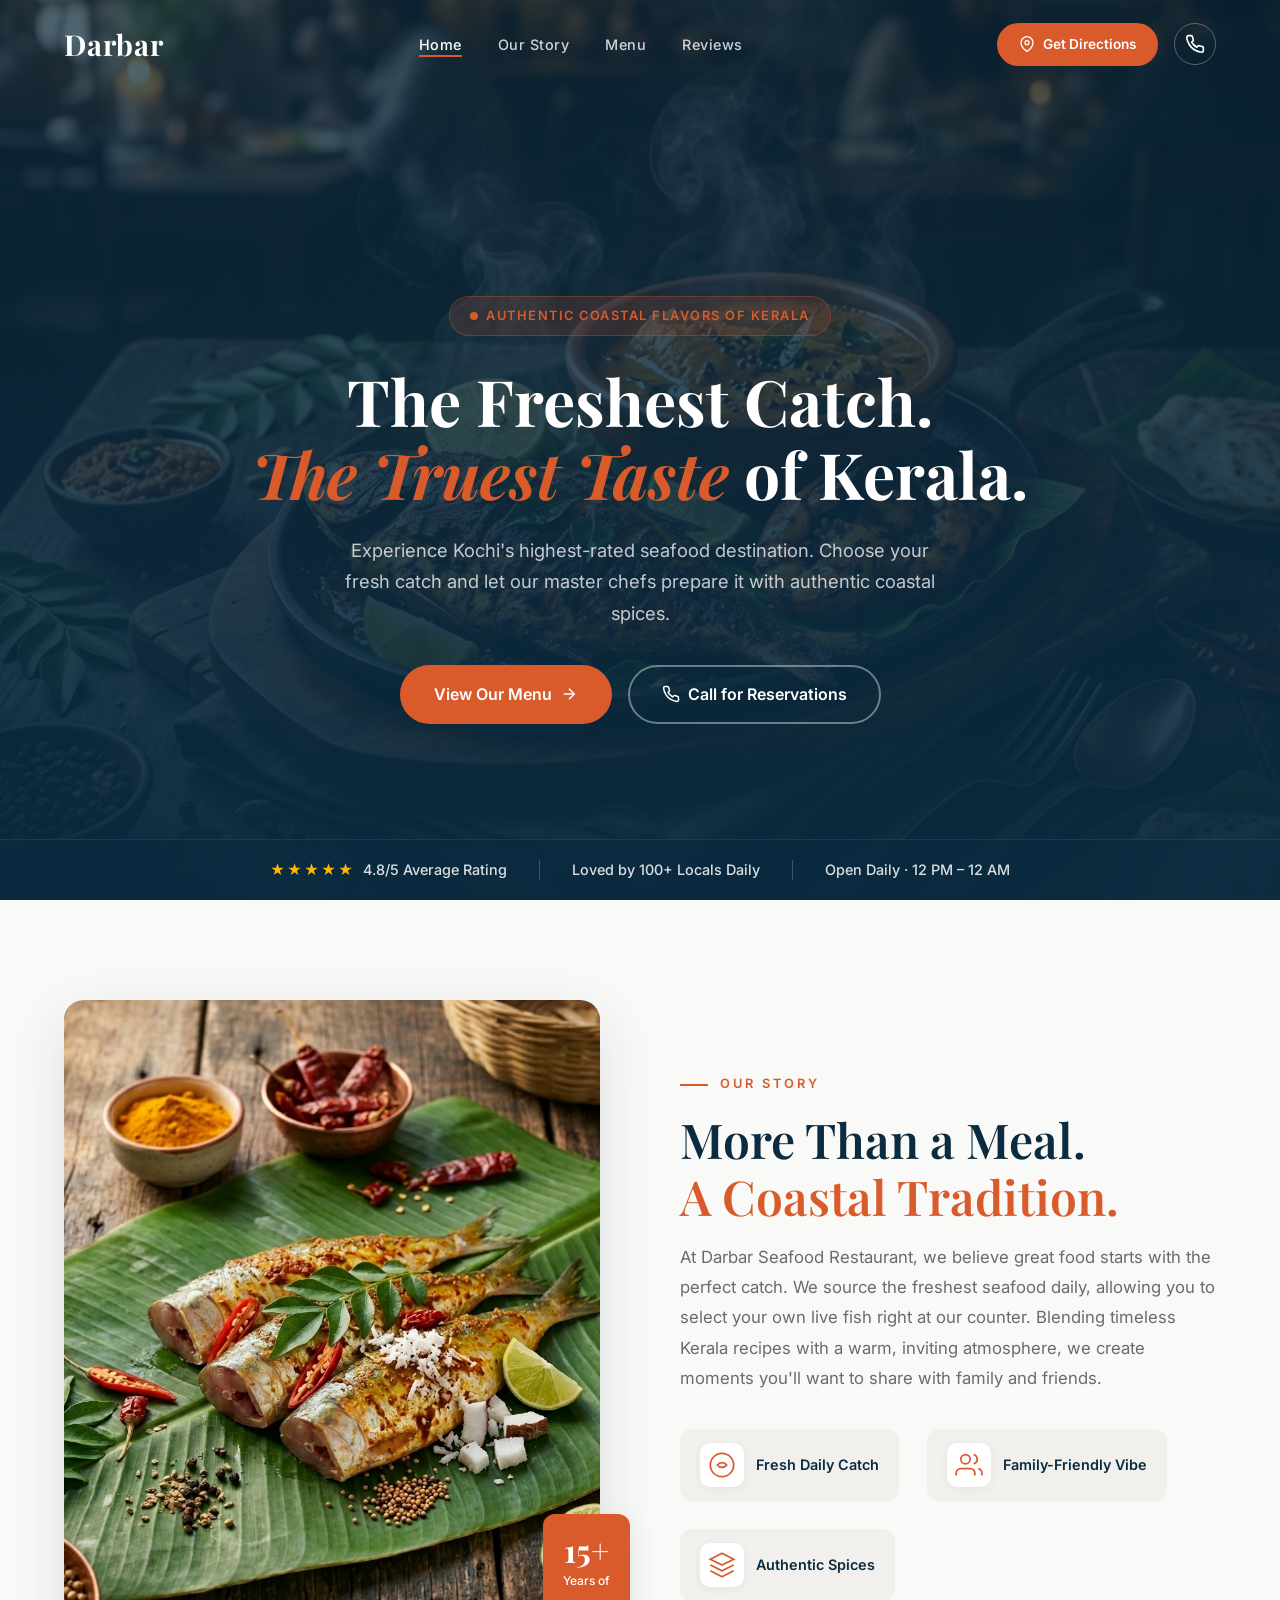
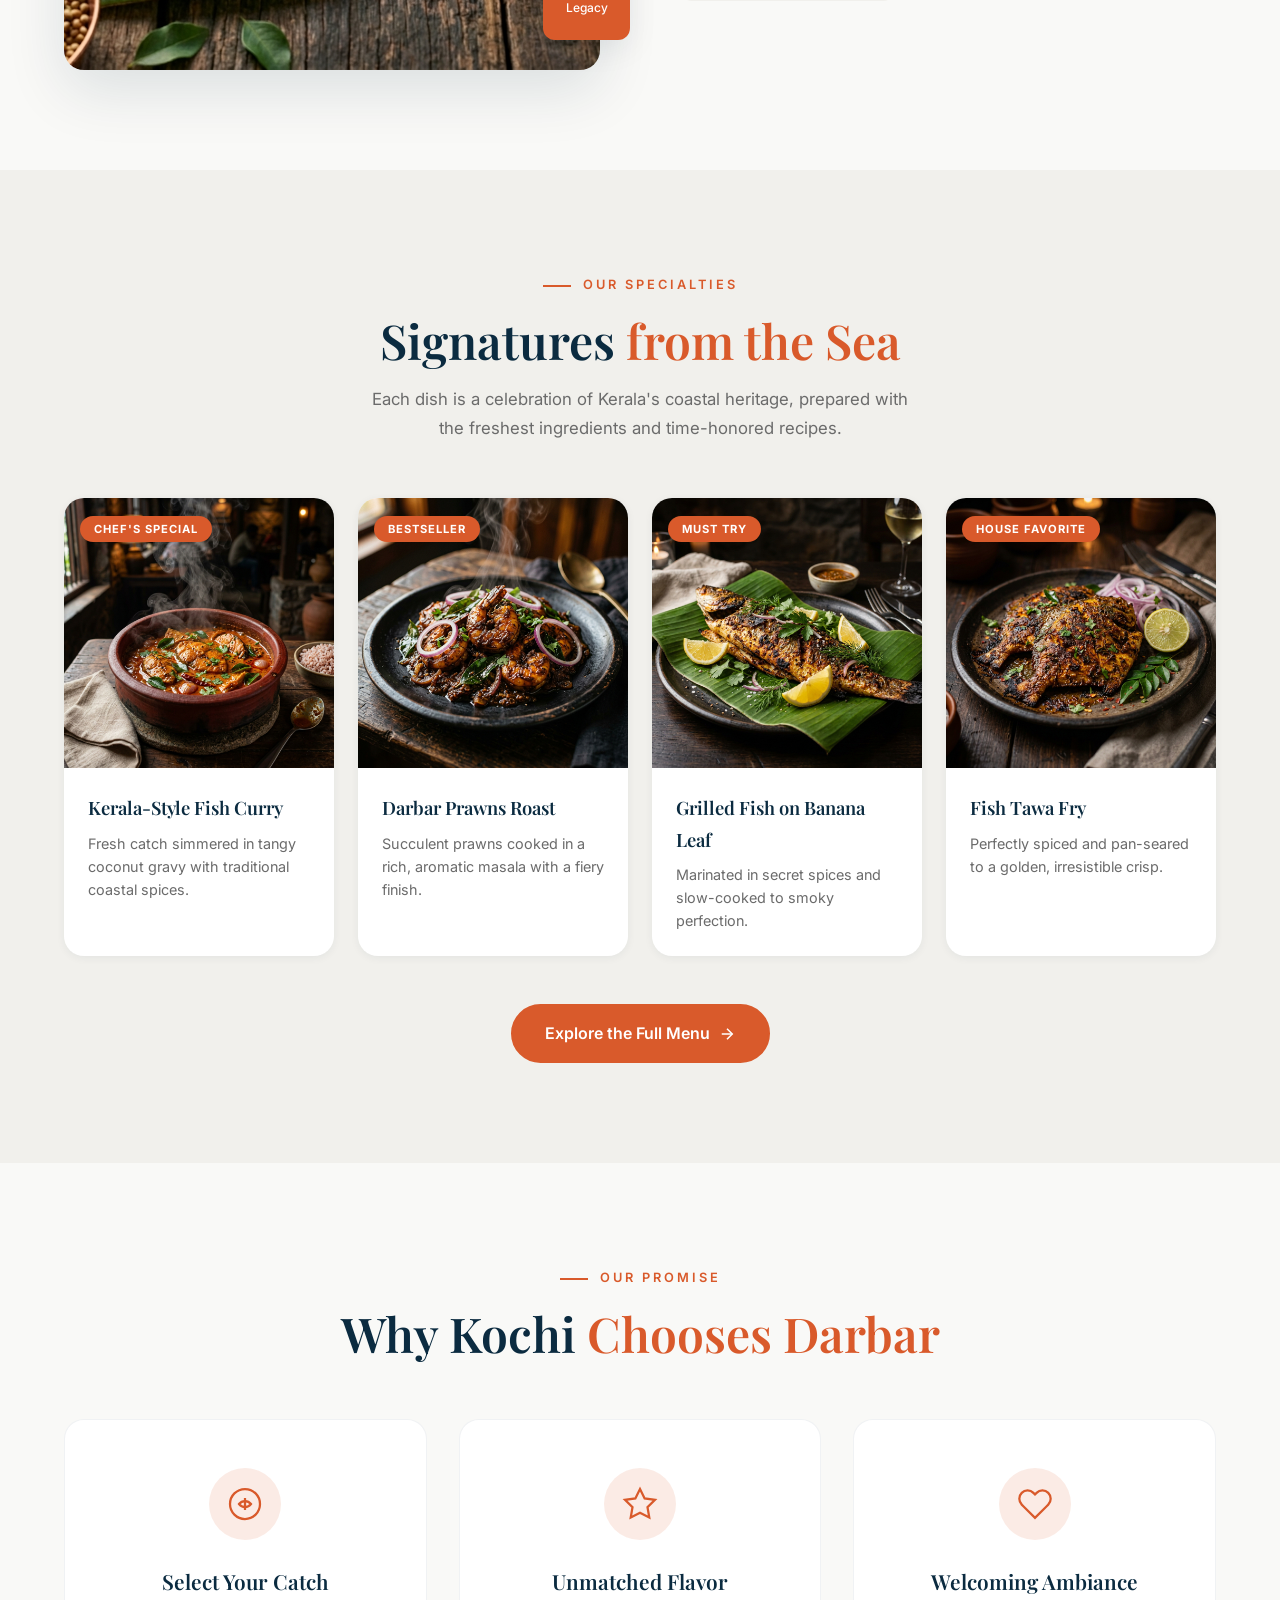
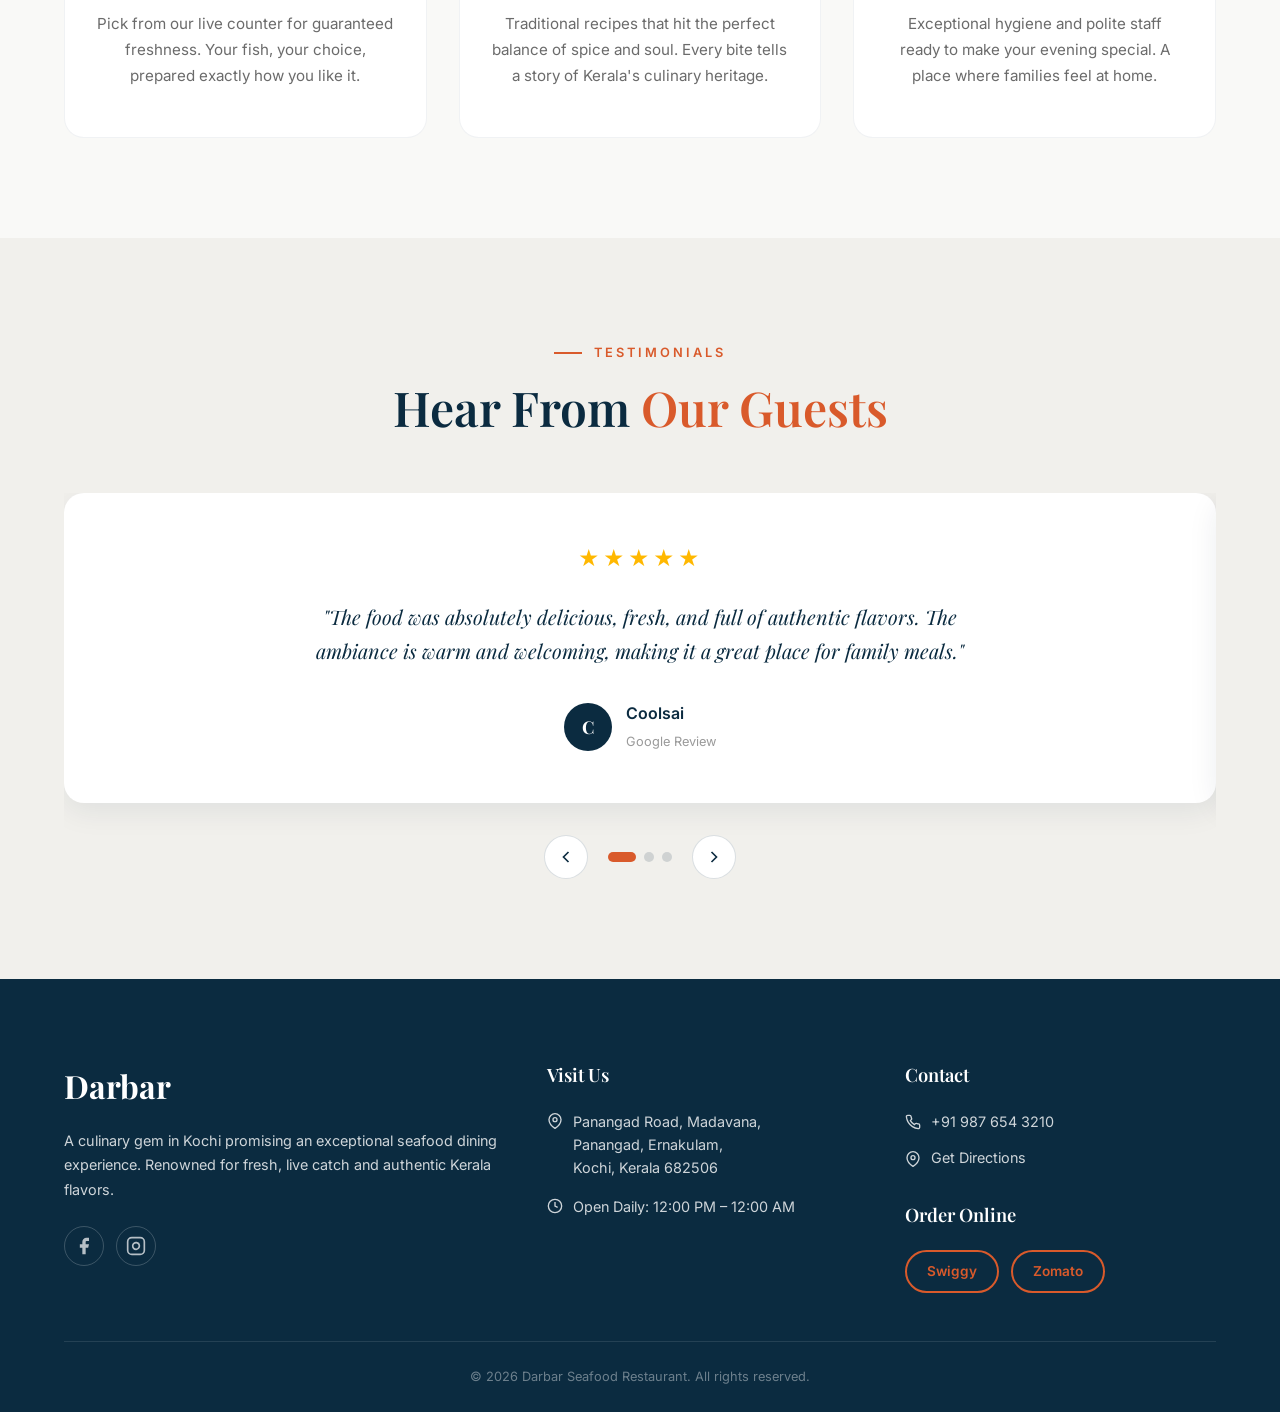
==== commit 6cfea137: "Update index.html" ====
--- a/index.html
+++ b/index.html
@@ -126,7 +126,7 @@
                 </div>
                 <div class="footer-visit"><h4 class="footer-heading">Visit Us</h4><address class="footer-address"><p><svg width="16" height="16" viewBox="0 0 24 24" fill="none" stroke="currentColor" stroke-width="2"><path d="M21 10c0 7-9 13-9 13s-9-6-9-13a9 9 0 0 1 18 0z"/><circle cx="12" cy="10" r="3"/></svg> Panangad Road, Madavana,<br>Panangad, Ernakulam,<br>Kochi, Kerala 682506</p><p><svg width="16" height="16" viewBox="0 0 24 24" fill="none" stroke="currentColor" stroke-width="2"><circle cx="12" cy="12" r="10"/><polyline points="12 6 12 12 16 14"/></svg> Open Daily: 12:00 PM – 12:00 AM</p></address></div>
                 <div class="footer-contact"><h4 class="footer-heading">Contact</h4><ul class="footer-links"><li><a href="tel:+919876543210"><svg width="16" height="16" viewBox="0 0 24 24" fill="none" stroke="currentColor" stroke-width="2"><path d="M22 16.92v3a2 2 0 0 1-2.18 2 19.79 19.79 0 0 1-8.63-3.07 19.5 19.5 0 0 1-6-6 19.79 19.79 0 0 1-3.07-8.67A2 2 0 0 1 4.11 2h3a2 2 0 0 1 2 1.72c.12.8.36 1.58.7 2.81a2 2 0 0 1-.45 2.11L8.09 9.91a16 16 0 0 0 6 6l1.27-1.27a2 2 0 0 1 2.11-.45c1.23.34 2.01.58 2.81.7A2 2 0 0 1 22 16.92z"/></svg> +91 987 654 3210</a></li><li><a href="https://maps.google.com/?q=Darbar+Seafood+Restaurant+Panangad+Kochi" target="_blank"><svg width="16" height="16" viewBox="0 0 24 24" fill="none" stroke="currentColor" stroke-width="2"><path d="M21 10c0 7-9 13-9 13s-9-6-9-13a9 9 0 0 1 18 0z"/><circle cx="12" cy="10" r="3"/></svg> Get Directions</a></li></ul>
-                    <h4 class="footer-heading footer-heading--mt">Order Online</h4><div class="footer-order-links"><a href="https://www.swiggy.com/city/kochi/darbar-seafood-restaurant-panangad" target="_blank" class="btn btn-accent-outline btn-sm">Swiggy</a><a href="https://www.zomato.com/kochi/darbar-seafood-restaurant-panangad-ernakulam" target="_blank" class="btn btn-accent-outline btn-sm">Zomato</a></div>
+                    <h4 class="footer-heading footer-heading--mt">Order Online</h4><div class="footer-order-links"><a href="https://www.swiggy.com/restaurants/darbar-seafood-restaurant-madavana-kochi-714041" target="_blank" class="btn btn-accent-outline btn-sm">Swiggy</a><a href="https://www.zomato.com/kochi/darbar-seafood-restaurant-panangad-ernakulam" target="_blank" class="btn btn-accent-outline btn-sm">Zomato</a></div>
                 </div>
             </div>
             <div class="footer-bottom"><p>&copy; 2026 Darbar Seafood Restaurant. All rights reserved.</p></div>
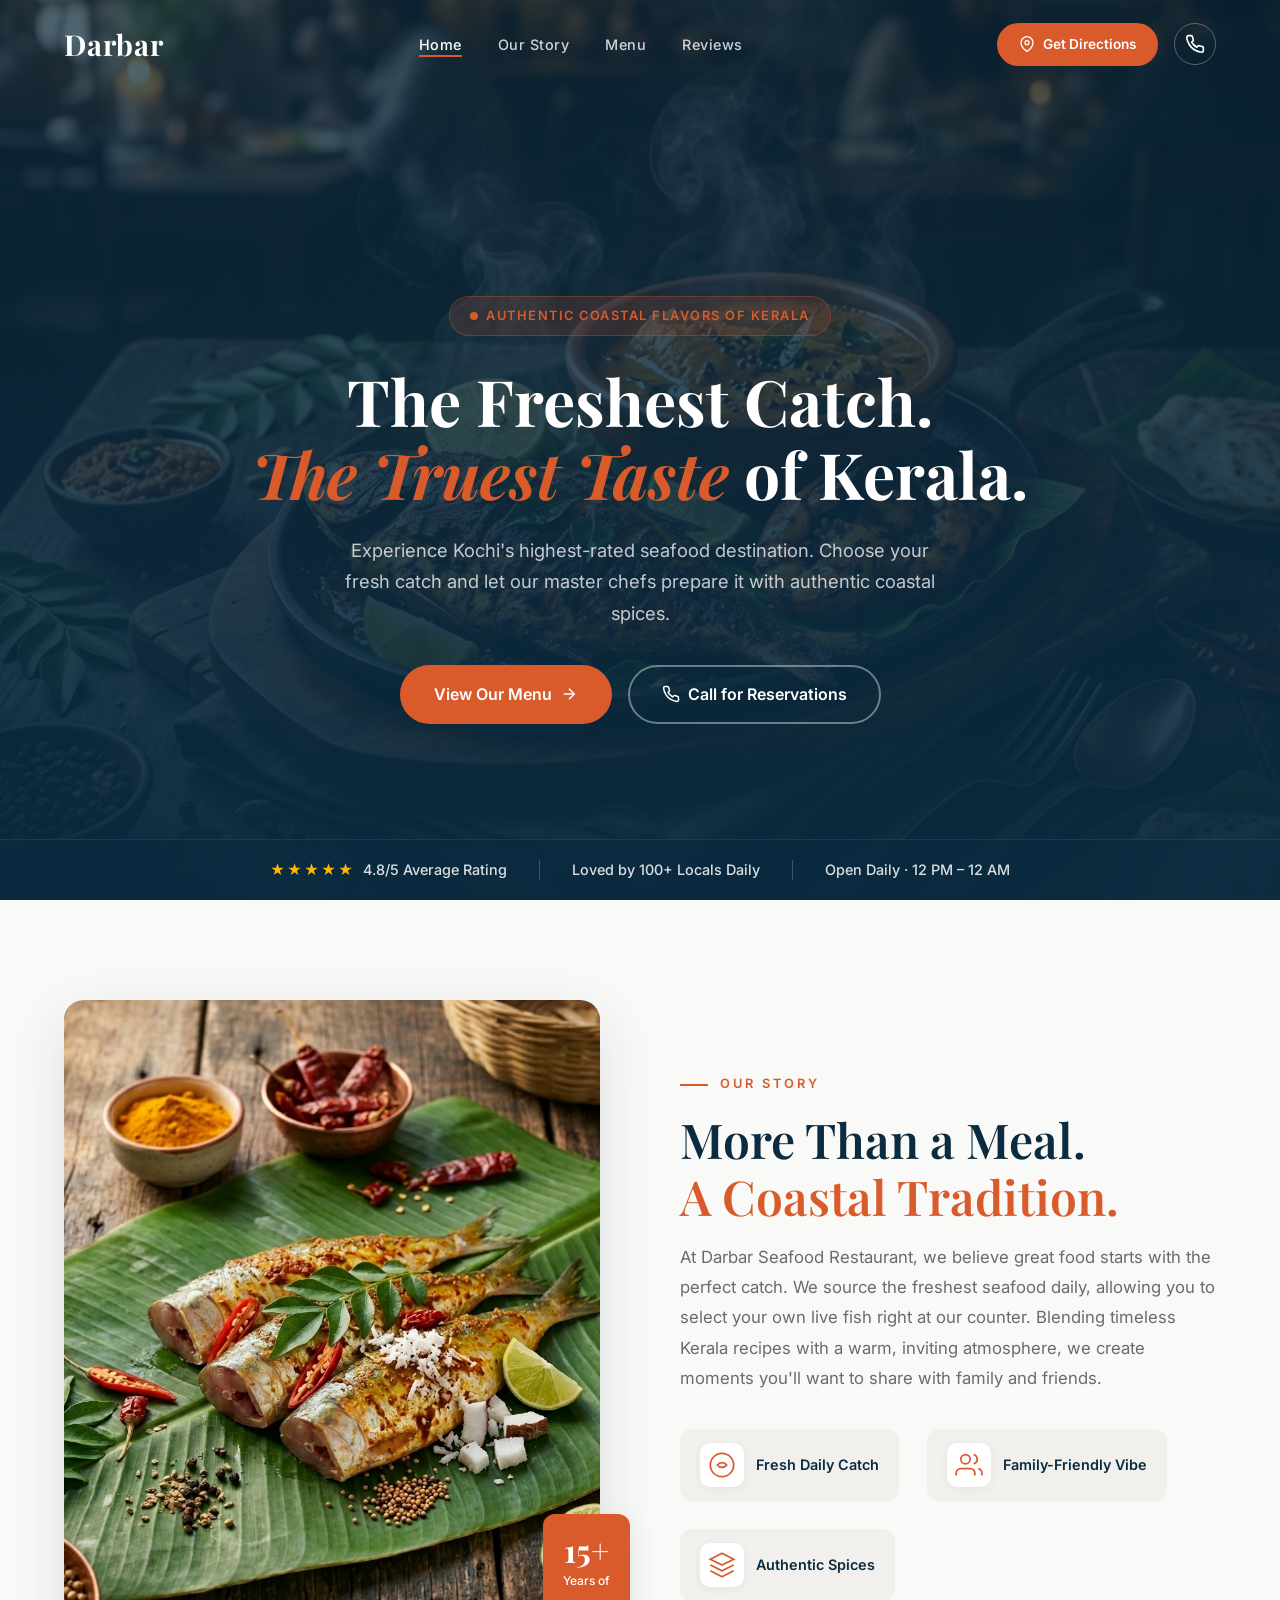
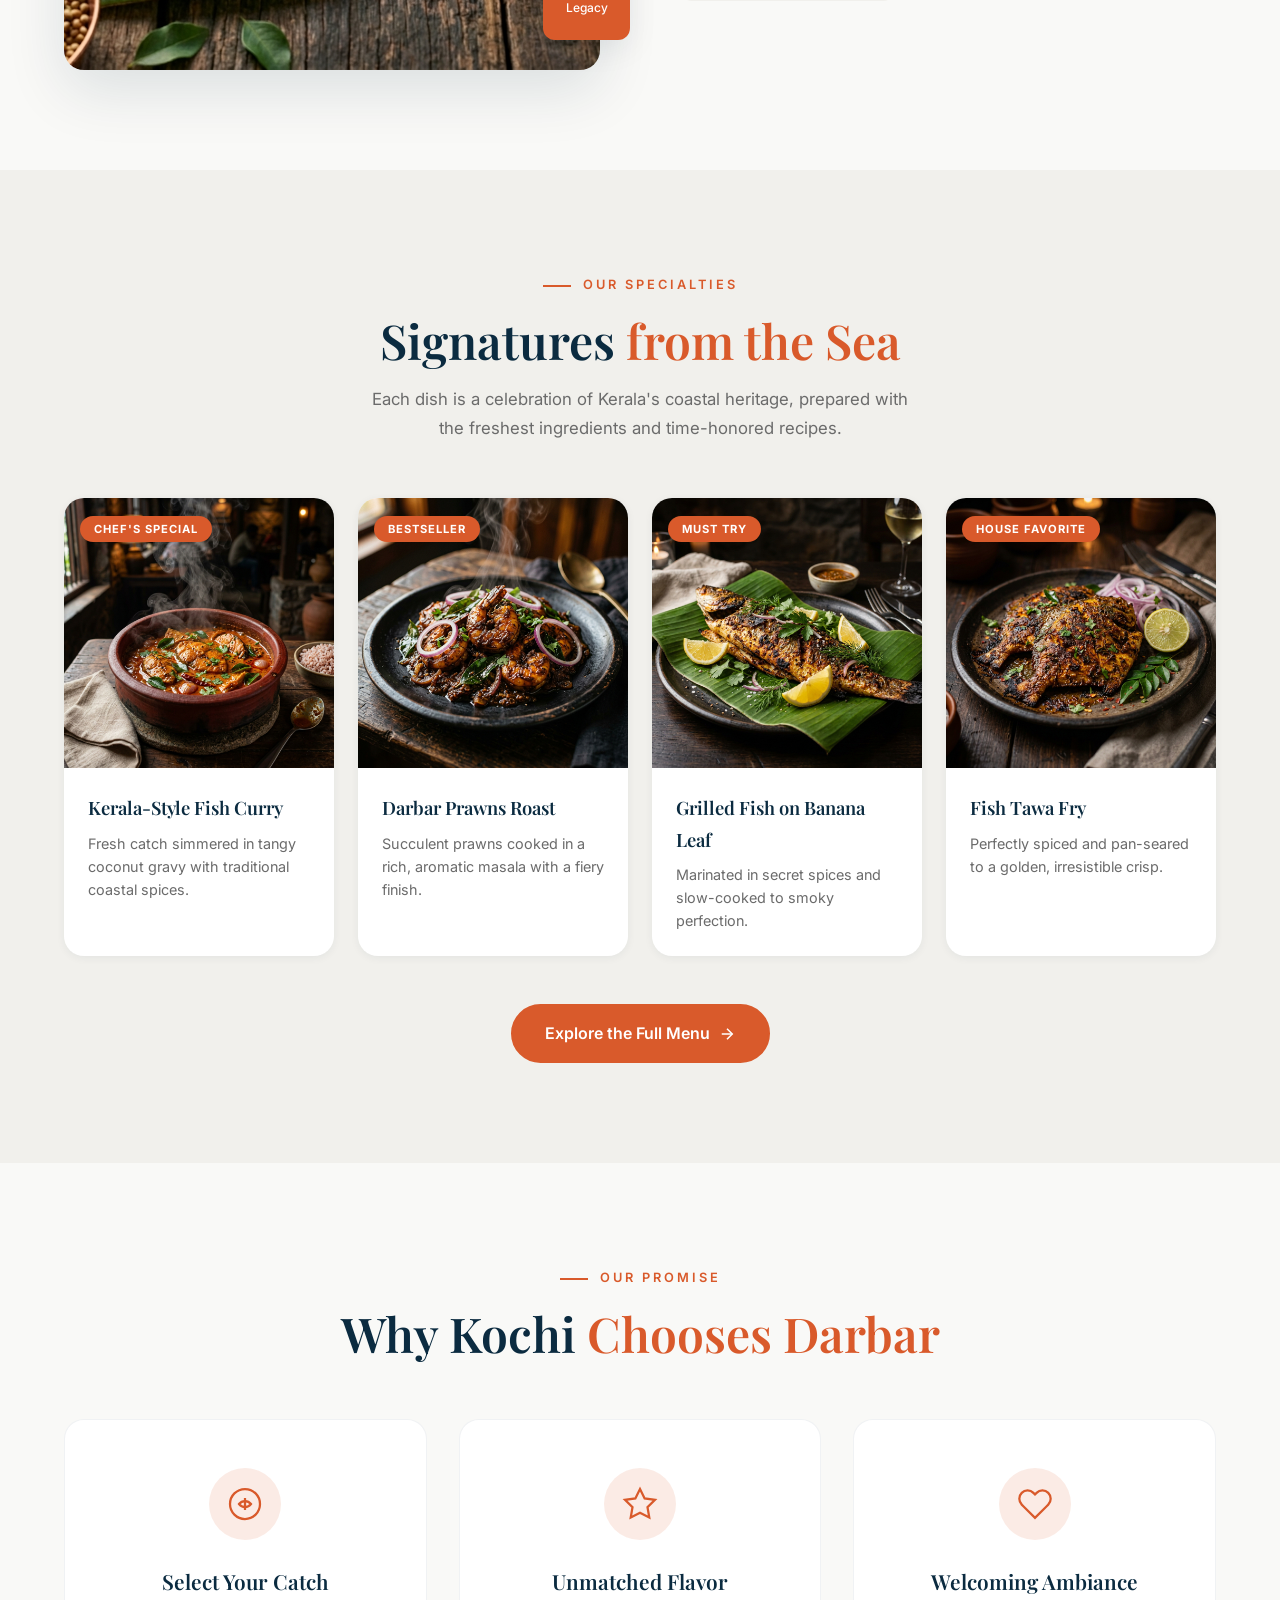
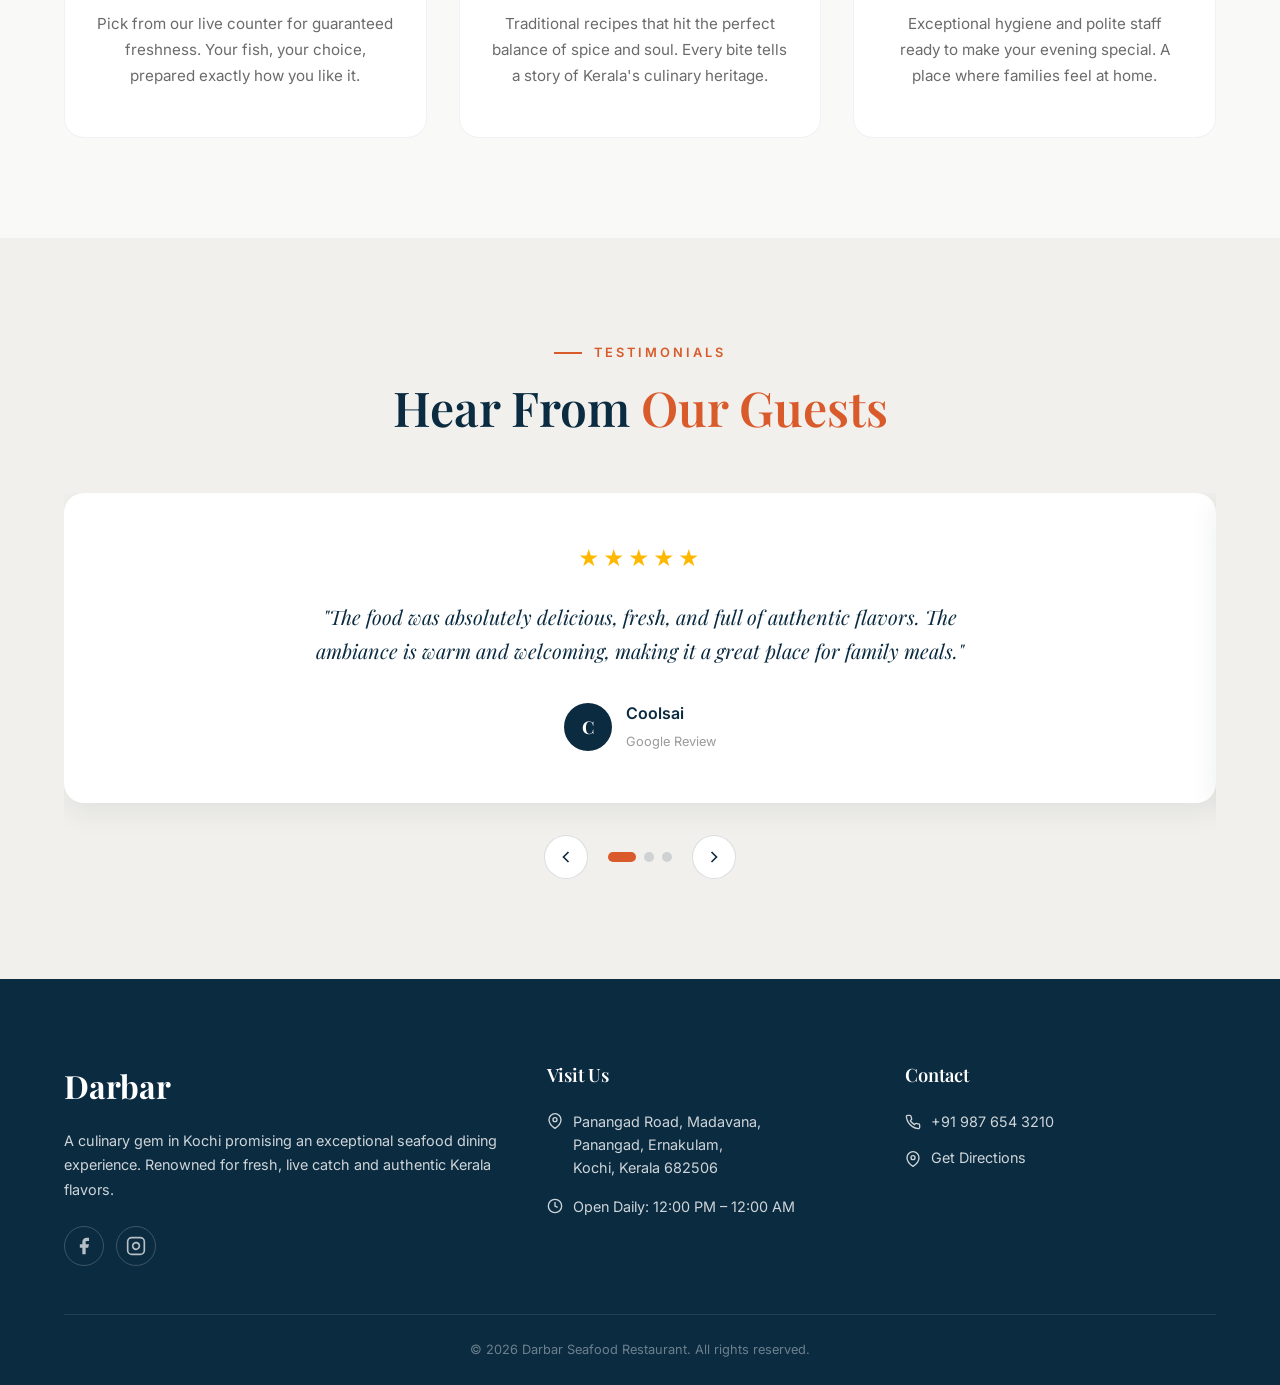
==== commit 9943fd98: "Update index.html" ====
--- a/index.html
+++ b/index.html
@@ -126,7 +126,7 @@
                 </div>
                 <div class="footer-visit"><h4 class="footer-heading">Visit Us</h4><address class="footer-address"><p><svg width="16" height="16" viewBox="0 0 24 24" fill="none" stroke="currentColor" stroke-width="2"><path d="M21 10c0 7-9 13-9 13s-9-6-9-13a9 9 0 0 1 18 0z"/><circle cx="12" cy="10" r="3"/></svg> Panangad Road, Madavana,<br>Panangad, Ernakulam,<br>Kochi, Kerala 682506</p><p><svg width="16" height="16" viewBox="0 0 24 24" fill="none" stroke="currentColor" stroke-width="2"><circle cx="12" cy="12" r="10"/><polyline points="12 6 12 12 16 14"/></svg> Open Daily: 12:00 PM – 12:00 AM</p></address></div>
                 <div class="footer-contact"><h4 class="footer-heading">Contact</h4><ul class="footer-links"><li><a href="tel:+919876543210"><svg width="16" height="16" viewBox="0 0 24 24" fill="none" stroke="currentColor" stroke-width="2"><path d="M22 16.92v3a2 2 0 0 1-2.18 2 19.79 19.79 0 0 1-8.63-3.07 19.5 19.5 0 0 1-6-6 19.79 19.79 0 0 1-3.07-8.67A2 2 0 0 1 4.11 2h3a2 2 0 0 1 2 1.72c.12.8.36 1.58.7 2.81a2 2 0 0 1-.45 2.11L8.09 9.91a16 16 0 0 0 6 6l1.27-1.27a2 2 0 0 1 2.11-.45c1.23.34 2.01.58 2.81.7A2 2 0 0 1 22 16.92z"/></svg> +91 987 654 3210</a></li><li><a href="https://maps.google.com/?q=Darbar+Seafood+Restaurant+Panangad+Kochi" target="_blank"><svg width="16" height="16" viewBox="0 0 24 24" fill="none" stroke="currentColor" stroke-width="2"><path d="M21 10c0 7-9 13-9 13s-9-6-9-13a9 9 0 0 1 18 0z"/><circle cx="12" cy="10" r="3"/></svg> Get Directions</a></li></ul>
-                    <h4 class="footer-heading footer-heading--mt">Order Online</h4><div class="footer-order-links"><a href="https://www.swiggy.com/restaurants/darbar-seafood-restaurant-madavana-kochi-714041" target="_blank" class="btn btn-accent-outline btn-sm">Swiggy</a><a href="https://www.zomato.com/kochi/darbar-seafood-restaurant-panangad-ernakulam" target="_blank" class="btn btn-accent-outline btn-sm">Zomato</a></div>
+
                 </div>
             </div>
             <div class="footer-bottom"><p>&copy; 2026 Darbar Seafood Restaurant. All rights reserved.</p></div>
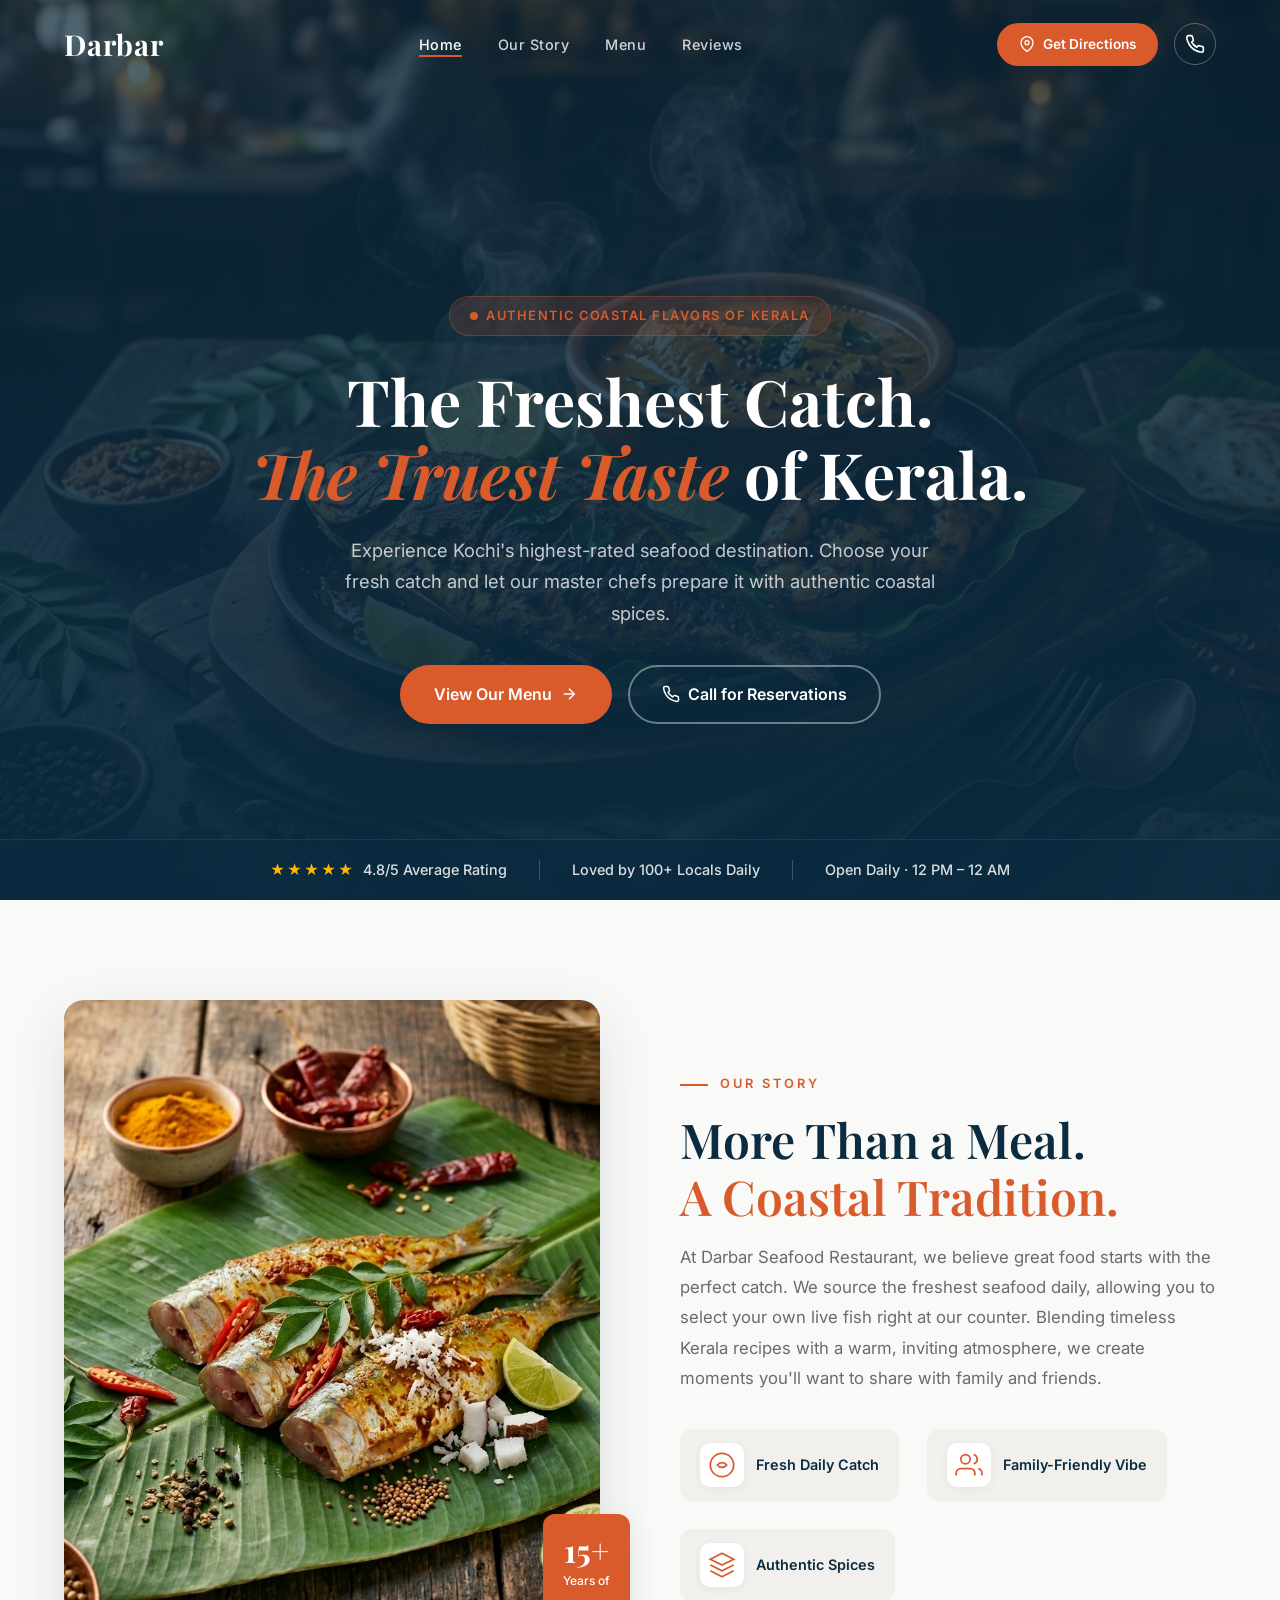
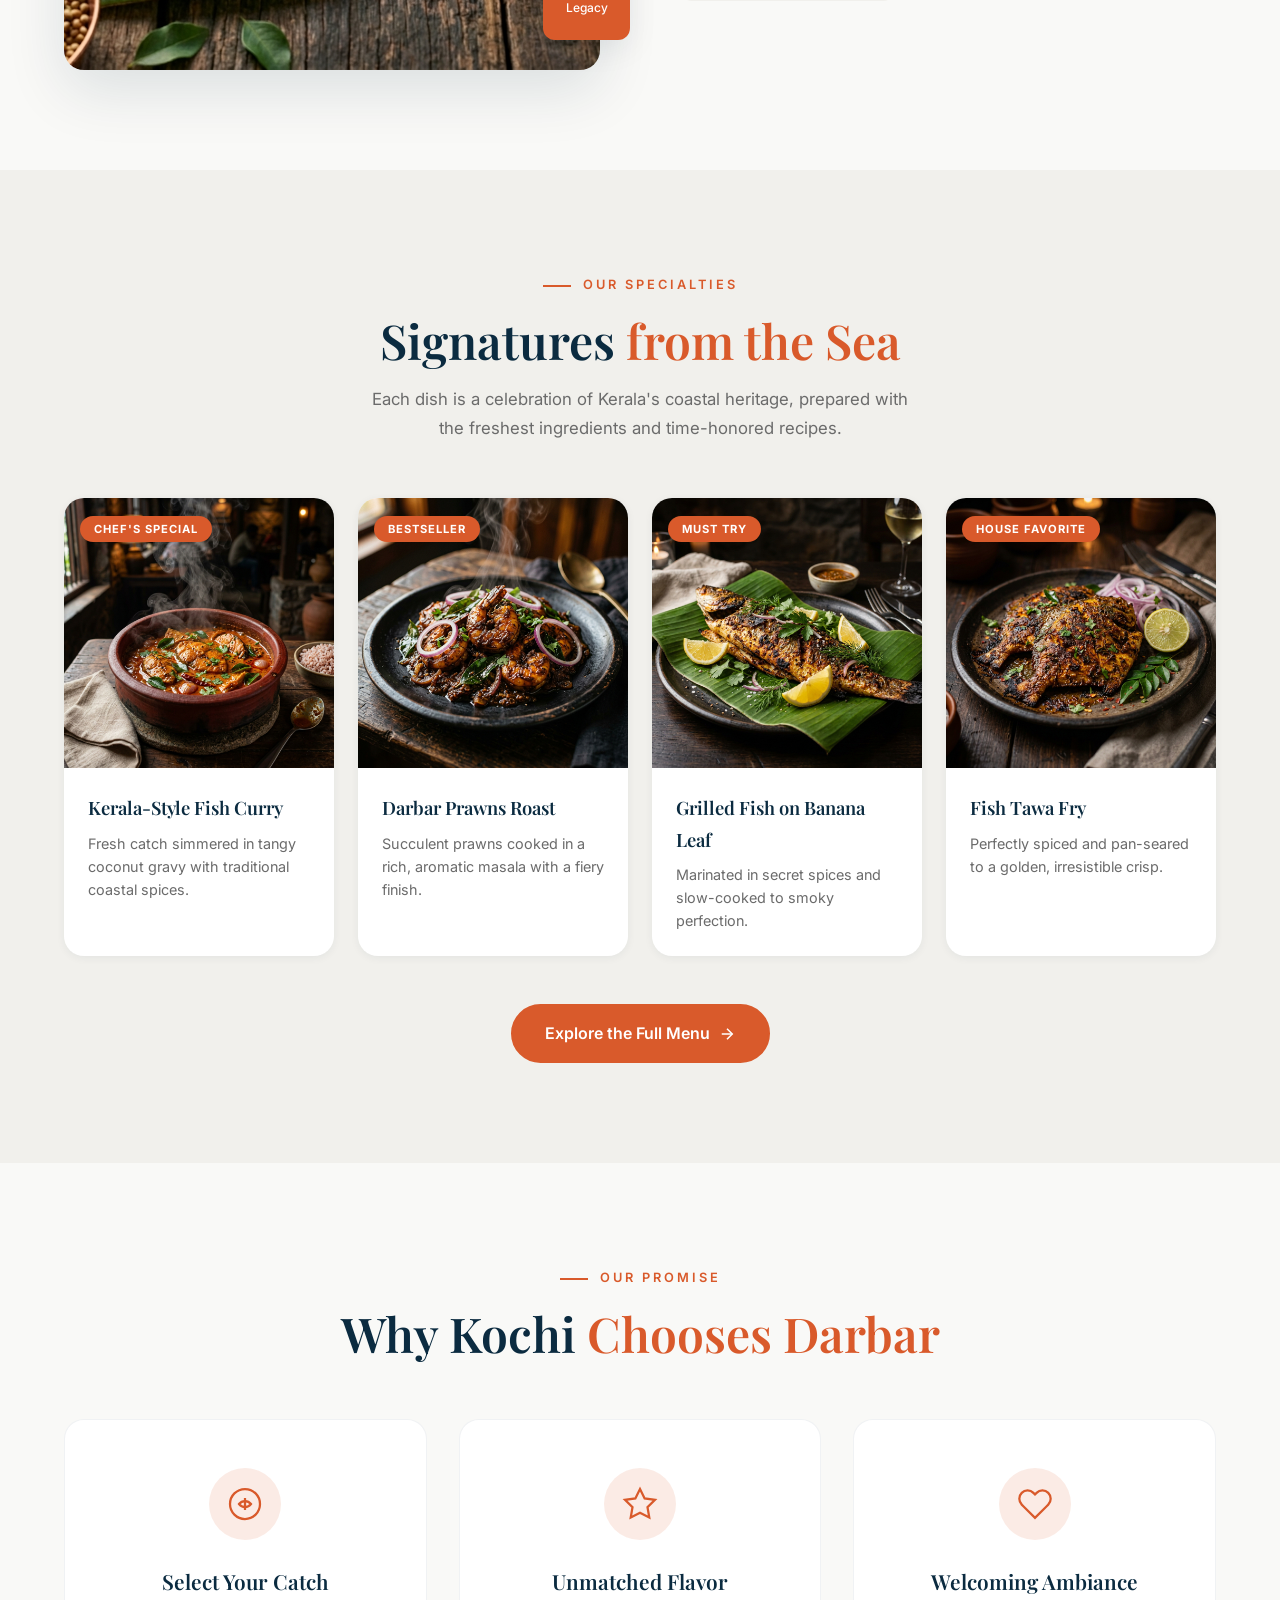
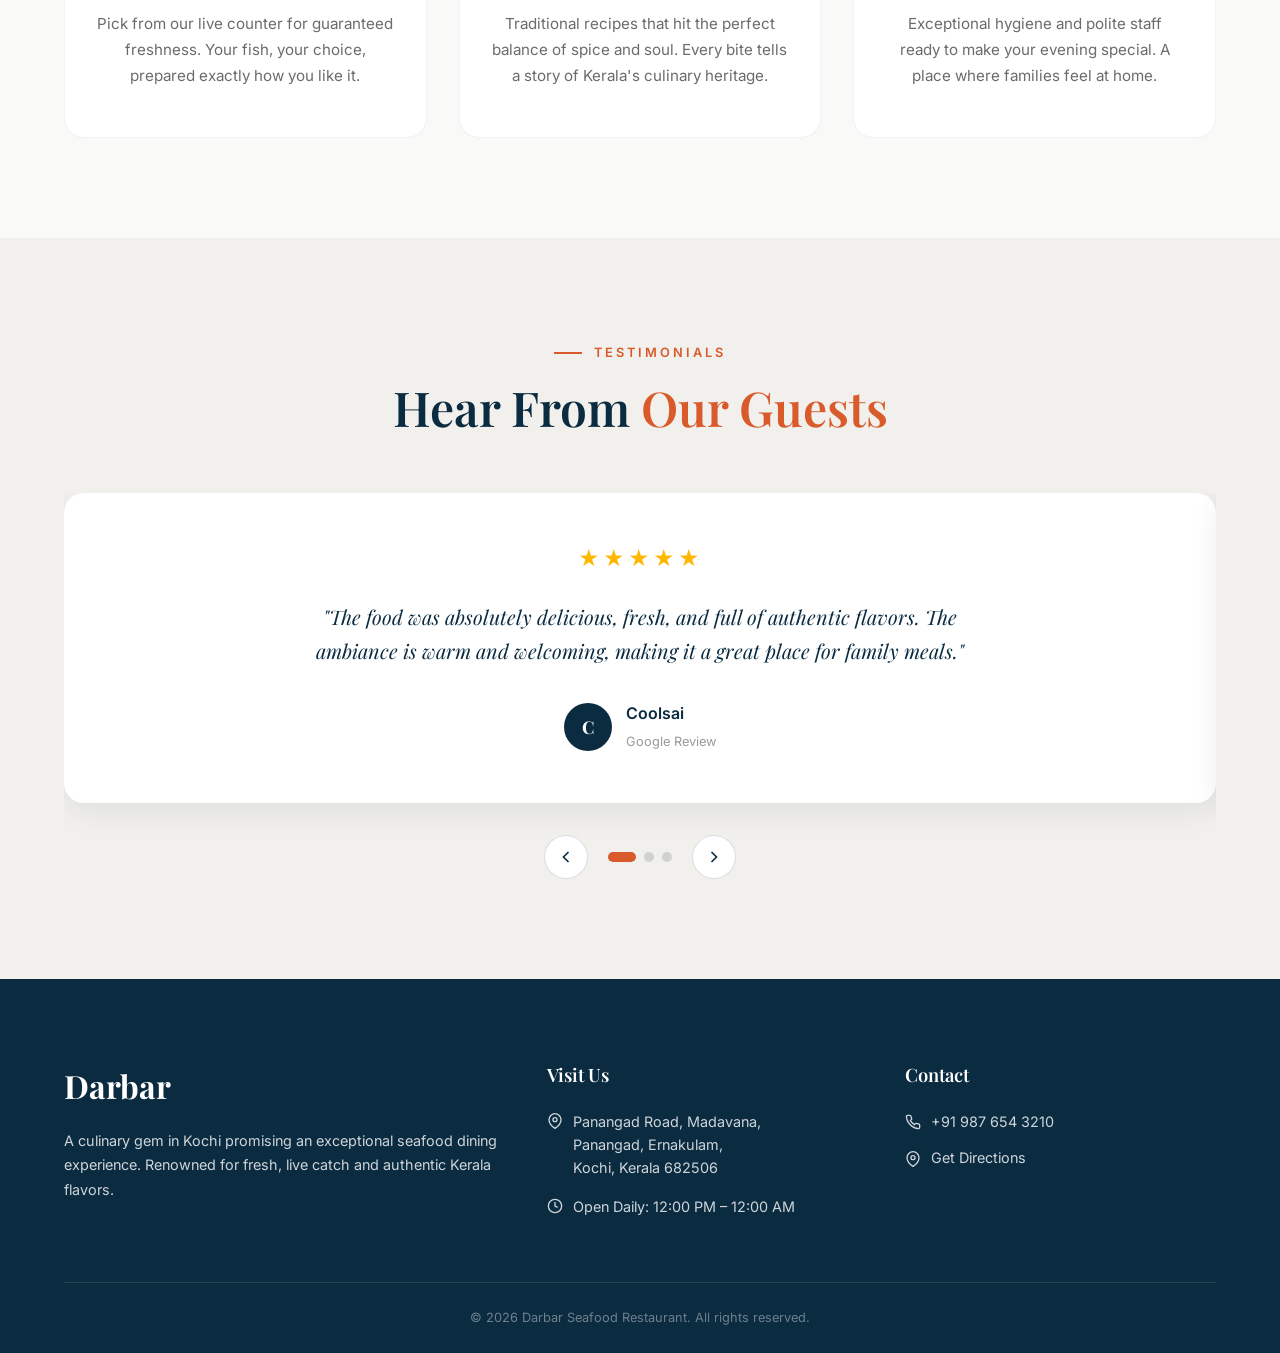
==== commit 33a8036c: "Update index.html" ====
--- a/index.html
+++ b/index.html
@@ -122,7 +122,8 @@
         <div class="container">
             <div class="footer-grid">
                 <div class="footer-brand"><a href="#" class="footer-logo">Darbar</a><p class="footer-desc">A culinary gem in Kochi promising an exceptional seafood dining experience. Renowned for fresh, live catch and authentic Kerala flavors.</p>
-                    <div class="footer-socials"><a href="#" class="footer-social" aria-label="Facebook"><svg width="20" height="20" viewBox="0 0 24 24" fill="currentColor"><path d="M18 2h-3a5 5 0 0 0-5 5v3H7v4h3v8h4v-8h3l1-4h-4V7a1 1 0 0 1 1-1h3z"/></svg></a><a href="#" class="footer-social" aria-label="Instagram"><svg width="20" height="20" viewBox="0 0 24 24" fill="none" stroke="currentColor" stroke-width="2"><rect x="2" y="2" width="20" height="20" rx="5" ry="5"/><path d="M16 11.37A4 4 0 1 1 12.63 8 4 4 0 0 1 16 11.37z"/><line x1="17.5" y1="6.5" x2="17.51" y2="6.5"/></svg></a></div>
+
+
                 </div>
                 <div class="footer-visit"><h4 class="footer-heading">Visit Us</h4><address class="footer-address"><p><svg width="16" height="16" viewBox="0 0 24 24" fill="none" stroke="currentColor" stroke-width="2"><path d="M21 10c0 7-9 13-9 13s-9-6-9-13a9 9 0 0 1 18 0z"/><circle cx="12" cy="10" r="3"/></svg> Panangad Road, Madavana,<br>Panangad, Ernakulam,<br>Kochi, Kerala 682506</p><p><svg width="16" height="16" viewBox="0 0 24 24" fill="none" stroke="currentColor" stroke-width="2"><circle cx="12" cy="12" r="10"/><polyline points="12 6 12 12 16 14"/></svg> Open Daily: 12:00 PM – 12:00 AM</p></address></div>
                 <div class="footer-contact"><h4 class="footer-heading">Contact</h4><ul class="footer-links"><li><a href="tel:+919876543210"><svg width="16" height="16" viewBox="0 0 24 24" fill="none" stroke="currentColor" stroke-width="2"><path d="M22 16.92v3a2 2 0 0 1-2.18 2 19.79 19.79 0 0 1-8.63-3.07 19.5 19.5 0 0 1-6-6 19.79 19.79 0 0 1-3.07-8.67A2 2 0 0 1 4.11 2h3a2 2 0 0 1 2 1.72c.12.8.36 1.58.7 2.81a2 2 0 0 1-.45 2.11L8.09 9.91a16 16 0 0 0 6 6l1.27-1.27a2 2 0 0 1 2.11-.45c1.23.34 2.01.58 2.81.7A2 2 0 0 1 22 16.92z"/></svg> +91 987 654 3210</a></li><li><a href="https://maps.google.com/?q=Darbar+Seafood+Restaurant+Panangad+Kochi" target="_blank"><svg width="16" height="16" viewBox="0 0 24 24" fill="none" stroke="currentColor" stroke-width="2"><path d="M21 10c0 7-9 13-9 13s-9-6-9-13a9 9 0 0 1 18 0z"/><circle cx="12" cy="10" r="3"/></svg> Get Directions</a></li></ul>
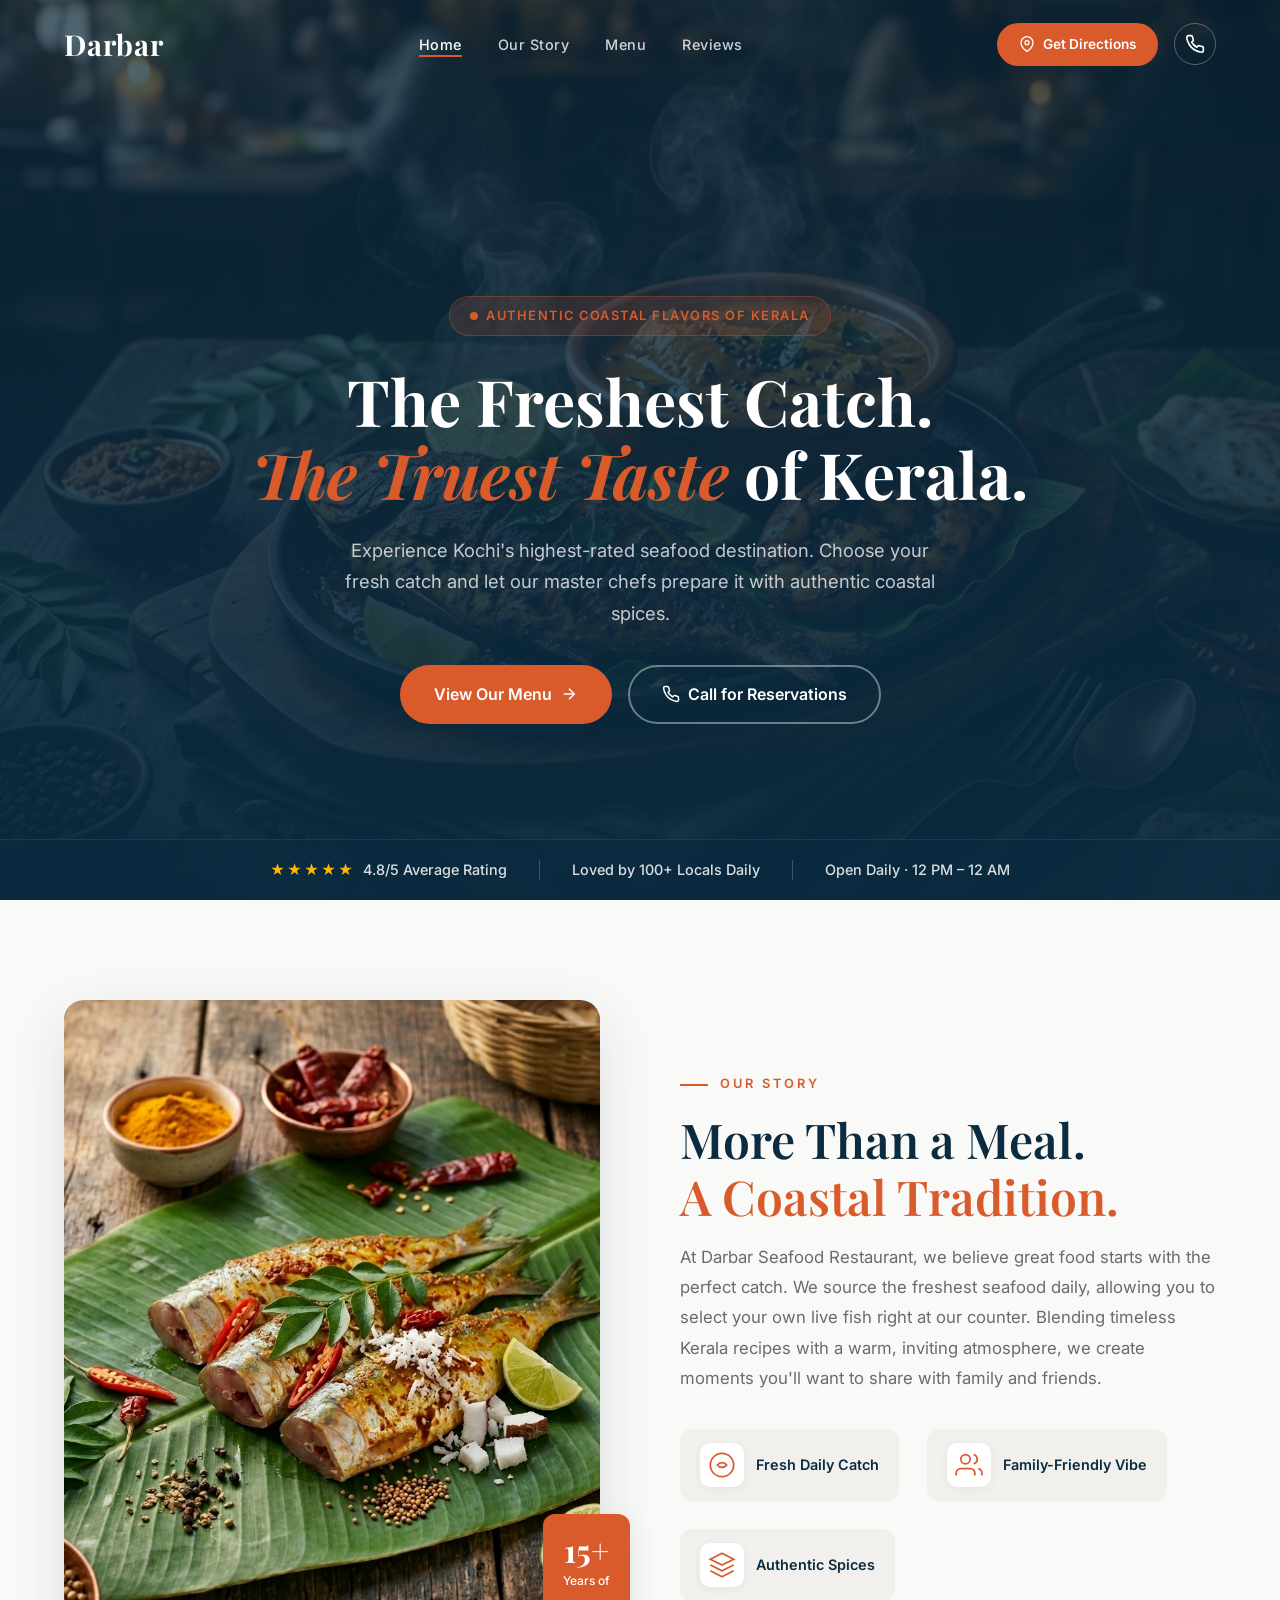
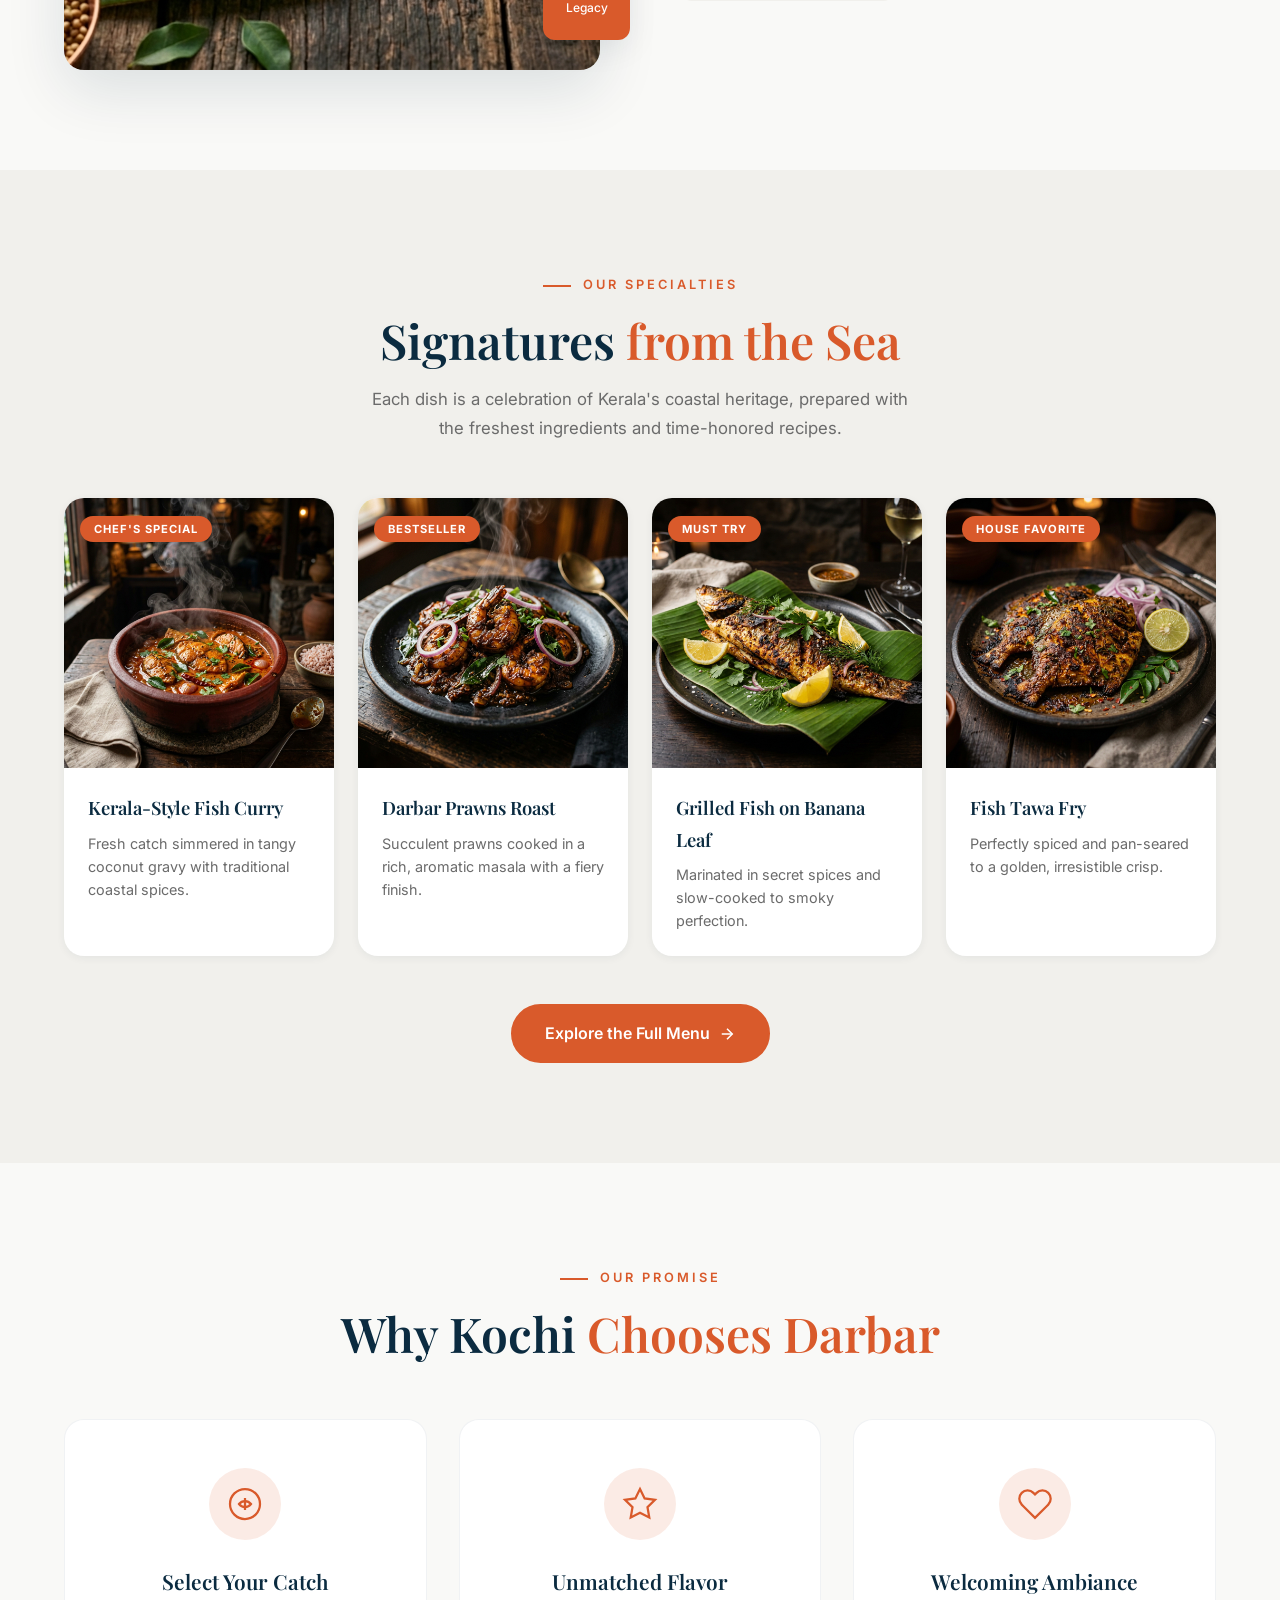
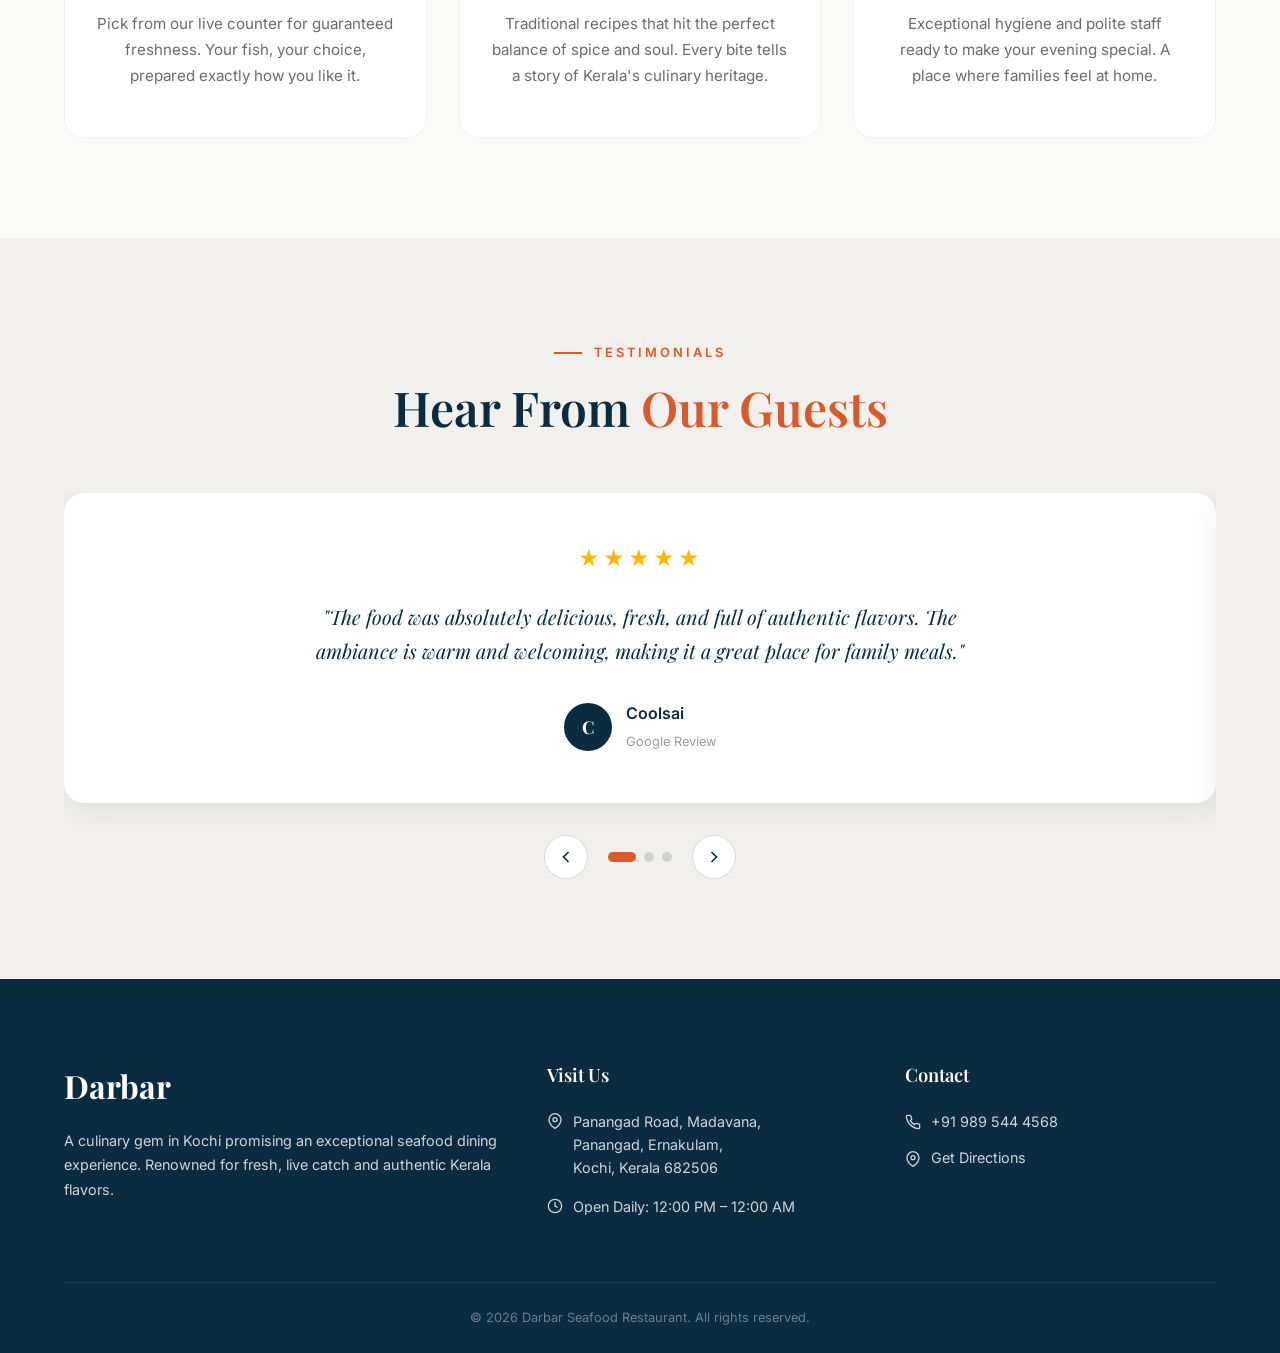
==== commit c259e25f: "Update phone number links in index.html" ====
--- a/index.html
+++ b/index.html
@@ -1,15 +1,20 @@
 <!DOCTYPE html>
 <html lang="en">
+
 <head>
     <meta charset="UTF-8">
     <meta name="viewport" content="width=device-width, initial-scale=1.0">
     <title>Darbar Seafood Restaurant | Authentic Coastal Flavors of Kerala</title>
-    <meta name="description" content="Experience Kochi's finest seafood at Darbar. Fresh live catch, authentic Kerala spices, warm family ambiance. Open daily 12 PM - 12 AM.">
+    <meta name="description"
+        content="Experience Kochi's finest seafood at Darbar. Fresh live catch, authentic Kerala spices, warm family ambiance. Open daily 12 PM - 12 AM.">
     <link rel="preconnect" href="https://fonts.googleapis.com">
     <link rel="preconnect" href="https://fonts.gstatic.com" crossorigin>
-    <link href="https://fonts.googleapis.com/css2?family=Playfair+Display:ital,wght@0,400;0,500;0,600;0,700;1,400;1,500&family=Inter:wght@300;400;500;600;700&display=swap" rel="stylesheet">
+    <link
+        href="https://fonts.googleapis.com/css2?family=Playfair+Display:ital,wght@0,400;0,500;0,600;0,700;1,400;1,500&family=Inter:wght@300;400;500;600;700&display=swap"
+        rel="stylesheet">
     <link rel="stylesheet" href="style.css">
 </head>
+
 <body>
     <nav class="navbar" id="navbar">
         <div class="nav-container">
@@ -21,32 +26,53 @@
                 <li><a href="#reviews" class="nav-link">Reviews</a></li>
             </ul>
             <div class="nav-actions">
-                <a href="https://maps.google.com/?q=Darbar+Seafood+Restaurant+Panangad+Kochi" target="_blank" class="btn btn-accent btn-sm" id="btn-directions">
-                    <svg width="16" height="16" viewBox="0 0 24 24" fill="none" stroke="currentColor" stroke-width="2"><path d="M21 10c0 7-9 13-9 13s-9-6-9-13a9 9 0 0 1 18 0z"/><circle cx="12" cy="10" r="3"/></svg>
+                <a href="https://maps.google.com/?q=Darbar+Seafood+Restaurant+Panangad+Kochi" target="_blank"
+                    class="btn btn-accent btn-sm" id="btn-directions">
+                    <svg width="16" height="16" viewBox="0 0 24 24" fill="none" stroke="currentColor" stroke-width="2">
+                        <path d="M21 10c0 7-9 13-9 13s-9-6-9-13a9 9 0 0 1 18 0z" />
+                        <circle cx="12" cy="10" r="3" />
+                    </svg>
                     <span class="btn-text">Get Directions</span>
                 </a>
-                <a href="tel:+919876543210" class="nav-phone" id="btn-phone" aria-label="Call us">
-                    <svg width="20" height="20" viewBox="0 0 24 24" fill="none" stroke="currentColor" stroke-width="2"><path d="M22 16.92v3a2 2 0 0 1-2.18 2 19.79 19.79 0 0 1-8.63-3.07 19.5 19.5 0 0 1-6-6 19.79 19.79 0 0 1-3.07-8.67A2 2 0 0 1 4.11 2h3a2 2 0 0 1 2 1.72c.12.8.36 1.58.7 2.81a2 2 0 0 1-.45 2.11L8.09 9.91a16 16 0 0 0 6 6l1.27-1.27a2 2 0 0 1 2.11-.45c1.23.34 2.01.58 2.81.7A2 2 0 0 1 22 16.92z"/></svg>
+                <a href="tel:+919895444568" class="nav-phone" id="btn-phone" aria-label="Call us">
+                    <svg width="20" height="20" viewBox="0 0 24 24" fill="none" stroke="currentColor" stroke-width="2">
+                        <path
+                            d="M22 16.92v3a2 2 0 0 1-2.18 2 19.79 19.79 0 0 1-8.63-3.07 19.5 19.5 0 0 1-6-6 19.79 19.79 0 0 1-3.07-8.67A2 2 0 0 1 4.11 2h3a2 2 0 0 1 2 1.72c.12.8.36 1.58.7 2.81a2 2 0 0 1-.45 2.11L8.09 9.91a16 16 0 0 0 6 6l1.27-1.27a2 2 0 0 1 2.11-.45c1.23.34 2.01.58 2.81.7A2 2 0 0 1 22 16.92z" />
+                    </svg>
                 </a>
             </div>
-            <button class="nav-toggle" id="nav-toggle" aria-label="Toggle menu"><span></span><span></span><span></span></button>
+            <button class="nav-toggle" id="nav-toggle"
+                aria-label="Toggle menu"><span></span><span></span><span></span></button>
         </div>
     </nav>
 
     <section class="hero" id="home">
-        <div class="hero-bg"><img src="images/hero-bg.png" alt="Kerala seafood platter" loading="eager"><div class="hero-overlay"></div></div>
+        <div class="hero-bg"><img src="images/hero-bg.png" alt="Kerala seafood platter" loading="eager">
+            <div class="hero-overlay"></div>
+        </div>
         <div class="hero-content">
             <div class="hero-badge"><span class="hero-badge-dot"></span>Authentic Coastal Flavors of Kerala</div>
-            <h1 class="hero-title">The Freshest Catch.<br><span class="hero-title-accent">The Truest Taste</span> of Kerala.</h1>
-            <p class="hero-subtitle">Experience Kochi's highest-rated seafood destination. Choose your fresh catch and let our master chefs prepare it with authentic coastal spices.</p>
+            <h1 class="hero-title">The Freshest Catch.<br><span class="hero-title-accent">The Truest Taste</span> of
+                Kerala.</h1>
+            <p class="hero-subtitle">Experience Kochi's highest-rated seafood destination. Choose your fresh catch and
+                let our master chefs prepare it with authentic coastal spices.</p>
             <div class="hero-ctas">
-                <a href="#menu" class="btn btn-accent btn-lg" id="btn-view-menu">View Our Menu <svg width="18" height="18" viewBox="0 0 24 24" fill="none" stroke="currentColor" stroke-width="2"><line x1="5" y1="12" x2="19" y2="12"/><polyline points="12 5 19 12 12 19"/></svg></a>
-                <a href="tel:+919876543210" class="btn btn-ghost btn-lg" id="btn-call-reserve"><svg width="18" height="18" viewBox="0 0 24 24" fill="none" stroke="currentColor" stroke-width="2"><path d="M22 16.92v3a2 2 0 0 1-2.18 2 19.79 19.79 0 0 1-8.63-3.07 19.5 19.5 0 0 1-6-6 19.79 19.79 0 0 1-3.07-8.67A2 2 0 0 1 4.11 2h3a2 2 0 0 1 2 1.72c.12.8.36 1.58.7 2.81a2 2 0 0 1-.45 2.11L8.09 9.91a16 16 0 0 0 6 6l1.27-1.27a2 2 0 0 1 2.11-.45c1.23.34 2.01.58 2.81.7A2 2 0 0 1 22 16.92z"/></svg> Call for Reservations</a>
+                <a href="#menu" class="btn btn-accent btn-lg" id="btn-view-menu">View Our Menu <svg width="18"
+                        height="18" viewBox="0 0 24 24" fill="none" stroke="currentColor" stroke-width="2">
+                        <line x1="5" y1="12" x2="19" y2="12" />
+                        <polyline points="12 5 19 12 12 19" />
+                    </svg></a>
+                <a href="tel:+919895444568" class="btn btn-ghost btn-lg" id="btn-call-reserve"><svg width="18"
+                        height="18" viewBox="0 0 24 24" fill="none" stroke="currentColor" stroke-width="2">
+                        <path
+                            d="M22 16.92v3a2 2 0 0 1-2.18 2 19.79 19.79 0 0 1-8.63-3.07 19.5 19.5 0 0 1-6-6 19.79 19.79 0 0 1-3.07-8.67A2 2 0 0 1 4.11 2h3a2 2 0 0 1 2 1.72c.12.8.36 1.58.7 2.81a2 2 0 0 1-.45 2.11L8.09 9.91a16 16 0 0 0 6 6l1.27-1.27a2 2 0 0 1 2.11-.45c1.23.34 2.01.58 2.81.7A2 2 0 0 1 22 16.92z" />
+                    </svg> Call for Reservations</a>
             </div>
         </div>
         <div class="hero-proof">
             <div class="hero-proof-inner">
-                <div class="hero-proof-item"><span class="hero-proof-stars">★★★★★</span><span>4.8/5 Average Rating</span></div>
+                <div class="hero-proof-item"><span class="hero-proof-stars">★★★★★</span><span>4.8/5 Average
+                        Rating</span></div>
                 <div class="hero-proof-divider"></div>
                 <div class="hero-proof-item"><span>Loved by 100+ Locals Daily</span></div>
                 <div class="hero-proof-divider"></div>
@@ -59,17 +85,46 @@
         <div class="container">
             <div class="about-grid">
                 <div class="about-image reveal-left">
-                    <div class="about-image-wrapper"><img src="images/about-fish.png" alt="Fresh fish on banana leaf" loading="lazy"><div class="about-image-accent"></div></div>
-                    <div class="about-image-badge"><span class="about-badge-number">15+</span><span class="about-badge-text">Years of<br>Legacy</span></div>
+                    <div class="about-image-wrapper"><img src="images/about-fish.png" alt="Fresh fish on banana leaf"
+                            loading="lazy">
+                        <div class="about-image-accent"></div>
+                    </div>
+                    <div class="about-image-badge"><span class="about-badge-number">15+</span><span
+                            class="about-badge-text">Years of<br>Legacy</span></div>
                 </div>
                 <div class="about-content reveal-right">
                     <span class="section-tag">Our Story</span>
-                    <h2 class="section-title">More Than a Meal.<br><span class="text-accent">A Coastal Tradition.</span></h2>
-                    <p class="about-text">At Darbar Seafood Restaurant, we believe great food starts with the perfect catch. We source the freshest seafood daily, allowing you to select your own live fish right at our counter. Blending timeless Kerala recipes with a warm, inviting atmosphere, we create moments you'll want to share with family and friends.</p>
+                    <h2 class="section-title">More Than a Meal.<br><span class="text-accent">A Coastal Tradition.</span>
+                    </h2>
+                    <p class="about-text">At Darbar Seafood Restaurant, we believe great food starts with the perfect
+                        catch. We source the freshest seafood daily, allowing you to select your own live fish right at
+                        our counter. Blending timeless Kerala recipes with a warm, inviting atmosphere, we create
+                        moments you'll want to share with family and friends.</p>
                     <div class="about-features">
-                        <div class="about-feature"><div class="about-feature-icon"><svg width="28" height="28" viewBox="0 0 24 24" fill="none" stroke="currentColor" stroke-width="1.5"><circle cx="12" cy="12" r="10"/><path d="M8 12s1.5-2 4-2 4 2 4 2-1.5 2-4 2-4-2-4-2z"/></svg></div><span>Fresh Daily Catch</span></div>
-                        <div class="about-feature"><div class="about-feature-icon"><svg width="28" height="28" viewBox="0 0 24 24" fill="none" stroke="currentColor" stroke-width="1.5"><path d="M17 21v-2a4 4 0 0 0-4-4H5a4 4 0 0 0-4 4v2"/><circle cx="9" cy="7" r="4"/><path d="M23 21v-2a4 4 0 0 0-3-3.87"/><path d="M16 3.13a4 4 0 0 1 0 7.75"/></svg></div><span>Family-Friendly Vibe</span></div>
-                        <div class="about-feature"><div class="about-feature-icon"><svg width="28" height="28" viewBox="0 0 24 24" fill="none" stroke="currentColor" stroke-width="1.5"><path d="M12 2L2 7l10 5 10-5-10-5z"/><path d="M2 17l10 5 10-5"/><path d="M2 12l10 5 10-5"/></svg></div><span>Authentic Spices</span></div>
+                        <div class="about-feature">
+                            <div class="about-feature-icon"><svg width="28" height="28" viewBox="0 0 24 24" fill="none"
+                                    stroke="currentColor" stroke-width="1.5">
+                                    <circle cx="12" cy="12" r="10" />
+                                    <path d="M8 12s1.5-2 4-2 4 2 4 2-1.5 2-4 2-4-2-4-2z" />
+                                </svg></div><span>Fresh Daily Catch</span>
+                        </div>
+                        <div class="about-feature">
+                            <div class="about-feature-icon"><svg width="28" height="28" viewBox="0 0 24 24" fill="none"
+                                    stroke="currentColor" stroke-width="1.5">
+                                    <path d="M17 21v-2a4 4 0 0 0-4-4H5a4 4 0 0 0-4 4v2" />
+                                    <circle cx="9" cy="7" r="4" />
+                                    <path d="M23 21v-2a4 4 0 0 0-3-3.87" />
+                                    <path d="M16 3.13a4 4 0 0 1 0 7.75" />
+                                </svg></div><span>Family-Friendly Vibe</span>
+                        </div>
+                        <div class="about-feature">
+                            <div class="about-feature-icon"><svg width="28" height="28" viewBox="0 0 24 24" fill="none"
+                                    stroke="currentColor" stroke-width="1.5">
+                                    <path d="M12 2L2 7l10 5 10-5-10-5z" />
+                                    <path d="M2 17l10 5 10-5" />
+                                    <path d="M2 12l10 5 10-5" />
+                                </svg></div><span>Authentic Spices</span>
+                        </div>
                     </div>
                 </div>
             </div>
@@ -78,41 +133,158 @@
 
     <section class="menu" id="menu">
         <div class="container">
-            <div class="section-header reveal-up"><span class="section-tag">Our Specialties</span><h2 class="section-title">Signatures <span class="text-accent">from the Sea</span></h2><p class="section-desc">Each dish is a celebration of Kerala's coastal heritage, prepared with the freshest ingredients and time-honored recipes.</p></div>
+            <div class="section-header reveal-up"><span class="section-tag">Our Specialties</span>
+                <h2 class="section-title">Signatures <span class="text-accent">from the Sea</span></h2>
+                <p class="section-desc">Each dish is a celebration of Kerala's coastal heritage, prepared with the
+                    freshest ingredients and time-honored recipes.</p>
+            </div>
             <div class="menu-grid">
-                <div class="menu-card reveal-up" id="dish-1"><div class="menu-card-image"><img src="images/dish-fish-curry.png" alt="Kerala-Style Fish Curry" loading="lazy"><div class="menu-card-overlay"><span class="menu-card-tag">Chef's Special</span></div></div><div class="menu-card-body"><h3 class="menu-card-title">Kerala-Style Fish Curry</h3><p class="menu-card-desc">Fresh catch simmered in tangy coconut gravy with traditional coastal spices.</p></div></div>
-                <div class="menu-card reveal-up" id="dish-2"><div class="menu-card-image"><img src="images/dish-prawns-roast.png" alt="Darbar Prawns Roast" loading="lazy"><div class="menu-card-overlay"><span class="menu-card-tag">Bestseller</span></div></div><div class="menu-card-body"><h3 class="menu-card-title">Darbar Prawns Roast</h3><p class="menu-card-desc">Succulent prawns cooked in a rich, aromatic masala with a fiery finish.</p></div></div>
-                <div class="menu-card reveal-up" id="dish-3"><div class="menu-card-image"><img src="images/dish-grilled-fish.png" alt="Grilled Fish on Banana Leaf" loading="lazy"><div class="menu-card-overlay"><span class="menu-card-tag">Must Try</span></div></div><div class="menu-card-body"><h3 class="menu-card-title">Grilled Fish on Banana Leaf</h3><p class="menu-card-desc">Marinated in secret spices and slow-cooked to smoky perfection.</p></div></div>
-                <div class="menu-card reveal-up" id="dish-4"><div class="menu-card-image"><img src="images/dish-tawa-fry.png" alt="Fish Tawa Fry" loading="lazy"><div class="menu-card-overlay"><span class="menu-card-tag">House Favorite</span></div></div><div class="menu-card-body"><h3 class="menu-card-title">Fish Tawa Fry</h3><p class="menu-card-desc">Perfectly spiced and pan-seared to a golden, irresistible crisp.</p></div></div>
-            </div>
-            <div class="menu-cta reveal-up"><a href="menu.html" class="btn btn-accent btn-lg" id="btn-full-menu">Explore the Full Menu <svg width="18" height="18" viewBox="0 0 24 24" fill="none" stroke="currentColor" stroke-width="2"><line x1="5" y1="12" x2="19" y2="12"/><polyline points="12 5 19 12 12 19"/></svg></a></div>
+                <div class="menu-card reveal-up" id="dish-1">
+                    <div class="menu-card-image"><img src="images/dish-fish-curry.png" alt="Kerala-Style Fish Curry"
+                            loading="lazy">
+                        <div class="menu-card-overlay"><span class="menu-card-tag">Chef's Special</span></div>
+                    </div>
+                    <div class="menu-card-body">
+                        <h3 class="menu-card-title">Kerala-Style Fish Curry</h3>
+                        <p class="menu-card-desc">Fresh catch simmered in tangy coconut gravy with traditional coastal
+                            spices.</p>
+                    </div>
+                </div>
+                <div class="menu-card reveal-up" id="dish-2">
+                    <div class="menu-card-image"><img src="images/dish-prawns-roast.png" alt="Darbar Prawns Roast"
+                            loading="lazy">
+                        <div class="menu-card-overlay"><span class="menu-card-tag">Bestseller</span></div>
+                    </div>
+                    <div class="menu-card-body">
+                        <h3 class="menu-card-title">Darbar Prawns Roast</h3>
+                        <p class="menu-card-desc">Succulent prawns cooked in a rich, aromatic masala with a fiery
+                            finish.</p>
+                    </div>
+                </div>
+                <div class="menu-card reveal-up" id="dish-3">
+                    <div class="menu-card-image"><img src="images/dish-grilled-fish.png"
+                            alt="Grilled Fish on Banana Leaf" loading="lazy">
+                        <div class="menu-card-overlay"><span class="menu-card-tag">Must Try</span></div>
+                    </div>
+                    <div class="menu-card-body">
+                        <h3 class="menu-card-title">Grilled Fish on Banana Leaf</h3>
+                        <p class="menu-card-desc">Marinated in secret spices and slow-cooked to smoky perfection.</p>
+                    </div>
+                </div>
+                <div class="menu-card reveal-up" id="dish-4">
+                    <div class="menu-card-image"><img src="images/dish-tawa-fry.png" alt="Fish Tawa Fry" loading="lazy">
+                        <div class="menu-card-overlay"><span class="menu-card-tag">House Favorite</span></div>
+                    </div>
+                    <div class="menu-card-body">
+                        <h3 class="menu-card-title">Fish Tawa Fry</h3>
+                        <p class="menu-card-desc">Perfectly spiced and pan-seared to a golden, irresistible crisp.</p>
+                    </div>
+                </div>
+            </div>
+            <div class="menu-cta reveal-up"><a href="menu.html" class="btn btn-accent btn-lg" id="btn-full-menu">Explore
+                    the Full Menu <svg width="18" height="18" viewBox="0 0 24 24" fill="none" stroke="currentColor"
+                        stroke-width="2">
+                        <line x1="5" y1="12" x2="19" y2="12" />
+                        <polyline points="12 5 19 12 12 19" />
+                    </svg></a></div>
         </div>
     </section>
 
     <section class="why" id="why">
         <div class="container">
-            <div class="section-header reveal-up"><span class="section-tag">Our Promise</span><h2 class="section-title">Why Kochi <span class="text-accent">Chooses Darbar</span></h2></div>
+            <div class="section-header reveal-up"><span class="section-tag">Our Promise</span>
+                <h2 class="section-title">Why Kochi <span class="text-accent">Chooses Darbar</span></h2>
+            </div>
             <div class="why-grid">
-                <div class="why-card reveal-up" id="why-1"><div class="why-icon"><svg width="36" height="36" viewBox="0 0 24 24" fill="none" stroke="currentColor" stroke-width="1.5"><circle cx="12" cy="12" r="10"/><path d="M8 12s1.5-2 4-2 4 2 4 2-1.5 2-4 2-4-2-4-2z"/><line x1="12" y1="8" x2="12" y2="16"/></svg></div><h3 class="why-title">Select Your Catch</h3><p class="why-desc">Pick from our live counter for guaranteed freshness. Your fish, your choice, prepared exactly how you like it.</p></div>
-                <div class="why-card reveal-up" id="why-2"><div class="why-icon"><svg width="36" height="36" viewBox="0 0 24 24" fill="none" stroke="currentColor" stroke-width="1.5"><polygon points="12 2 15.09 8.26 22 9.27 17 14.14 18.18 21.02 12 17.77 5.82 21.02 7 14.14 2 9.27 8.91 8.26 12 2"/></svg></div><h3 class="why-title">Unmatched Flavor</h3><p class="why-desc">Traditional recipes that hit the perfect balance of spice and soul. Every bite tells a story of Kerala's culinary heritage.</p></div>
-                <div class="why-card reveal-up" id="why-3"><div class="why-icon"><svg width="36" height="36" viewBox="0 0 24 24" fill="none" stroke="currentColor" stroke-width="1.5"><path d="M20.84 4.61a5.5 5.5 0 0 0-7.78 0L12 5.67l-1.06-1.06a5.5 5.5 0 0 0-7.78 7.78l1.06 1.06L12 21.23l7.78-7.78 1.06-1.06a5.5 5.5 0 0 0 0-7.78z"/></svg></div><h3 class="why-title">Welcoming Ambiance</h3><p class="why-desc">Exceptional hygiene and polite staff ready to make your evening special. A place where families feel at home.</p></div>
+                <div class="why-card reveal-up" id="why-1">
+                    <div class="why-icon"><svg width="36" height="36" viewBox="0 0 24 24" fill="none"
+                            stroke="currentColor" stroke-width="1.5">
+                            <circle cx="12" cy="12" r="10" />
+                            <path d="M8 12s1.5-2 4-2 4 2 4 2-1.5 2-4 2-4-2-4-2z" />
+                            <line x1="12" y1="8" x2="12" y2="16" />
+                        </svg></div>
+                    <h3 class="why-title">Select Your Catch</h3>
+                    <p class="why-desc">Pick from our live counter for guaranteed freshness. Your fish, your choice,
+                        prepared exactly how you like it.</p>
+                </div>
+                <div class="why-card reveal-up" id="why-2">
+                    <div class="why-icon"><svg width="36" height="36" viewBox="0 0 24 24" fill="none"
+                            stroke="currentColor" stroke-width="1.5">
+                            <polygon
+                                points="12 2 15.09 8.26 22 9.27 17 14.14 18.18 21.02 12 17.77 5.82 21.02 7 14.14 2 9.27 8.91 8.26 12 2" />
+                        </svg></div>
+                    <h3 class="why-title">Unmatched Flavor</h3>
+                    <p class="why-desc">Traditional recipes that hit the perfect balance of spice and soul. Every bite
+                        tells a story of Kerala's culinary heritage.</p>
+                </div>
+                <div class="why-card reveal-up" id="why-3">
+                    <div class="why-icon"><svg width="36" height="36" viewBox="0 0 24 24" fill="none"
+                            stroke="currentColor" stroke-width="1.5">
+                            <path
+                                d="M20.84 4.61a5.5 5.5 0 0 0-7.78 0L12 5.67l-1.06-1.06a5.5 5.5 0 0 0-7.78 7.78l1.06 1.06L12 21.23l7.78-7.78 1.06-1.06a5.5 5.5 0 0 0 0-7.78z" />
+                        </svg></div>
+                    <h3 class="why-title">Welcoming Ambiance</h3>
+                    <p class="why-desc">Exceptional hygiene and polite staff ready to make your evening special. A place
+                        where families feel at home.</p>
+                </div>
             </div>
         </div>
     </section>
 
     <section class="testimonials" id="reviews">
         <div class="container">
-            <div class="section-header reveal-up"><span class="section-tag">Testimonials</span><h2 class="section-title">Hear From <span class="text-accent">Our Guests</span></h2></div>
+            <div class="section-header reveal-up"><span class="section-tag">Testimonials</span>
+                <h2 class="section-title">Hear From <span class="text-accent">Our Guests</span></h2>
+            </div>
             <div class="testimonials-carousel" id="testimonials-carousel">
                 <div class="testimonials-track" id="testimonials-track">
-                    <div class="testimonial-card" id="review-1"><div class="testimonial-stars">★★★★★</div><blockquote class="testimonial-quote">"The food was absolutely delicious, fresh, and full of authentic flavors. The ambiance is warm and welcoming, making it a great place for family meals."</blockquote><div class="testimonial-author"><div class="testimonial-avatar">C</div><div class="testimonial-info"><span class="testimonial-name">Coolsai</span><span class="testimonial-source">Google Review</span></div></div></div>
-                    <div class="testimonial-card" id="review-2"><div class="testimonial-stars">★★★★★</div><blockquote class="testimonial-quote">"First of all, the beef roast was excellent with rich flavor… overall satisfied with good service and food. Will definitely visit again!"</blockquote><div class="testimonial-author"><div class="testimonial-avatar">R</div><div class="testimonial-info"><span class="testimonial-name">Rahul R.</span><span class="testimonial-source">Google Review</span></div></div></div>
-                    <div class="testimonial-card" id="review-3"><div class="testimonial-stars">★★★★☆</div><blockquote class="testimonial-quote">"Food was tasty, service is also good. You can get good food at a reasonable price. A hidden gem for seafood lovers in Kochi."</blockquote><div class="testimonial-author"><div class="testimonial-avatar">D</div><div class="testimonial-info"><span class="testimonial-name">Devadas M.</span><span class="testimonial-source">Google Review</span></div></div></div>
+                    <div class="testimonial-card" id="review-1">
+                        <div class="testimonial-stars">★★★★★</div>
+                        <blockquote class="testimonial-quote">"The food was absolutely delicious, fresh, and full of
+                            authentic flavors. The ambiance is warm and welcoming, making it a great place for family
+                            meals."</blockquote>
+                        <div class="testimonial-author">
+                            <div class="testimonial-avatar">C</div>
+                            <div class="testimonial-info"><span class="testimonial-name">Coolsai</span><span
+                                    class="testimonial-source">Google Review</span></div>
+                        </div>
+                    </div>
+                    <div class="testimonial-card" id="review-2">
+                        <div class="testimonial-stars">★★★★★</div>
+                        <blockquote class="testimonial-quote">"First of all, the beef roast was excellent with rich
+                            flavor… overall satisfied with good service and food. Will definitely visit again!"
+                        </blockquote>
+                        <div class="testimonial-author">
+                            <div class="testimonial-avatar">R</div>
+                            <div class="testimonial-info"><span class="testimonial-name">Rahul R.</span><span
+                                    class="testimonial-source">Google Review</span></div>
+                        </div>
+                    </div>
+                    <div class="testimonial-card" id="review-3">
+                        <div class="testimonial-stars">★★★★☆</div>
+                        <blockquote class="testimonial-quote">"Food was tasty, service is also good. You can get good
+                            food at a reasonable price. A hidden gem for seafood lovers in Kochi."</blockquote>
+                        <div class="testimonial-author">
+                            <div class="testimonial-avatar">D</div>
+                            <div class="testimonial-info"><span class="testimonial-name">Devadas M.</span><span
+                                    class="testimonial-source">Google Review</span></div>
+                        </div>
+                    </div>
                 </div>
                 <div class="testimonials-controls">
-                    <button class="testimonial-btn testimonial-prev" id="testimonial-prev" aria-label="Previous review"><svg width="20" height="20" viewBox="0 0 24 24" fill="none" stroke="currentColor" stroke-width="2"><polyline points="15 18 9 12 15 6"/></svg></button>
-                    <div class="testimonial-dots" id="testimonial-dots"><button class="testimonial-dot active" data-index="0"></button><button class="testimonial-dot" data-index="1"></button><button class="testimonial-dot" data-index="2"></button></div>
-                    <button class="testimonial-btn testimonial-next" id="testimonial-next" aria-label="Next review"><svg width="20" height="20" viewBox="0 0 24 24" fill="none" stroke="currentColor" stroke-width="2"><polyline points="9 18 15 12 9 6"/></svg></button>
+                    <button class="testimonial-btn testimonial-prev" id="testimonial-prev"
+                        aria-label="Previous review"><svg width="20" height="20" viewBox="0 0 24 24" fill="none"
+                            stroke="currentColor" stroke-width="2">
+                            <polyline points="15 18 9 12 15 6" />
+                        </svg></button>
+                    <div class="testimonial-dots" id="testimonial-dots"><button class="testimonial-dot active"
+                            data-index="0"></button><button class="testimonial-dot" data-index="1"></button><button
+                            class="testimonial-dot" data-index="2"></button></div>
+                    <button class="testimonial-btn testimonial-next" id="testimonial-next" aria-label="Next review"><svg
+                            width="20" height="20" viewBox="0 0 24 24" fill="none" stroke="currentColor"
+                            stroke-width="2">
+                            <polyline points="9 18 15 12 9 6" />
+                        </svg></button>
                 </div>
             </div>
         </div>
@@ -121,18 +293,51 @@
     <footer class="footer" id="footer">
         <div class="container">
             <div class="footer-grid">
-                <div class="footer-brand"><a href="#" class="footer-logo">Darbar</a><p class="footer-desc">A culinary gem in Kochi promising an exceptional seafood dining experience. Renowned for fresh, live catch and authentic Kerala flavors.</p>
-
-
-                </div>
-                <div class="footer-visit"><h4 class="footer-heading">Visit Us</h4><address class="footer-address"><p><svg width="16" height="16" viewBox="0 0 24 24" fill="none" stroke="currentColor" stroke-width="2"><path d="M21 10c0 7-9 13-9 13s-9-6-9-13a9 9 0 0 1 18 0z"/><circle cx="12" cy="10" r="3"/></svg> Panangad Road, Madavana,<br>Panangad, Ernakulam,<br>Kochi, Kerala 682506</p><p><svg width="16" height="16" viewBox="0 0 24 24" fill="none" stroke="currentColor" stroke-width="2"><circle cx="12" cy="12" r="10"/><polyline points="12 6 12 12 16 14"/></svg> Open Daily: 12:00 PM – 12:00 AM</p></address></div>
-                <div class="footer-contact"><h4 class="footer-heading">Contact</h4><ul class="footer-links"><li><a href="tel:+919876543210"><svg width="16" height="16" viewBox="0 0 24 24" fill="none" stroke="currentColor" stroke-width="2"><path d="M22 16.92v3a2 2 0 0 1-2.18 2 19.79 19.79 0 0 1-8.63-3.07 19.5 19.5 0 0 1-6-6 19.79 19.79 0 0 1-3.07-8.67A2 2 0 0 1 4.11 2h3a2 2 0 0 1 2 1.72c.12.8.36 1.58.7 2.81a2 2 0 0 1-.45 2.11L8.09 9.91a16 16 0 0 0 6 6l1.27-1.27a2 2 0 0 1 2.11-.45c1.23.34 2.01.58 2.81.7A2 2 0 0 1 22 16.92z"/></svg> +91 987 654 3210</a></li><li><a href="https://maps.google.com/?q=Darbar+Seafood+Restaurant+Panangad+Kochi" target="_blank"><svg width="16" height="16" viewBox="0 0 24 24" fill="none" stroke="currentColor" stroke-width="2"><path d="M21 10c0 7-9 13-9 13s-9-6-9-13a9 9 0 0 1 18 0z"/><circle cx="12" cy="10" r="3"/></svg> Get Directions</a></li></ul>
-
-                </div>
-            </div>
-            <div class="footer-bottom"><p>&copy; 2026 Darbar Seafood Restaurant. All rights reserved.</p></div>
+                <div class="footer-brand"><a href="#" class="footer-logo">Darbar</a>
+                    <p class="footer-desc">A culinary gem in Kochi promising an exceptional seafood dining experience.
+                        Renowned for fresh, live catch and authentic Kerala flavors.</p>
+
+
+                </div>
+                <div class="footer-visit">
+                    <h4 class="footer-heading">Visit Us</h4>
+                    <address class="footer-address">
+                        <p><svg width="16" height="16" viewBox="0 0 24 24" fill="none" stroke="currentColor"
+                                stroke-width="2">
+                                <path d="M21 10c0 7-9 13-9 13s-9-6-9-13a9 9 0 0 1 18 0z" />
+                                <circle cx="12" cy="10" r="3" />
+                            </svg> Panangad Road, Madavana,<br>Panangad, Ernakulam,<br>Kochi, Kerala 682506</p>
+                        <p><svg width="16" height="16" viewBox="0 0 24 24" fill="none" stroke="currentColor"
+                                stroke-width="2">
+                                <circle cx="12" cy="12" r="10" />
+                                <polyline points="12 6 12 12 16 14" />
+                            </svg> Open Daily: 12:00 PM – 12:00 AM</p>
+                    </address>
+                </div>
+                <div class="footer-contact">
+                    <h4 class="footer-heading">Contact</h4>
+                    <ul class="footer-links">
+                        <li><a href="tel:+919895444568"><svg width="16" height="16" viewBox="0 0 24 24" fill="none"
+                                    stroke="currentColor" stroke-width="2">
+                                    <path
+                                        d="M22 16.92v3a2 2 0 0 1-2.18 2 19.79 19.79 0 0 1-8.63-3.07 19.5 19.5 0 0 1-6-6 19.79 19.79 0 0 1-3.07-8.67A2 2 0 0 1 4.11 2h3a2 2 0 0 1 2 1.72c.12.8.36 1.58.7 2.81a2 2 0 0 1-.45 2.11L8.09 9.91a16 16 0 0 0 6 6l1.27-1.27a2 2 0 0 1 2.11-.45c1.23.34 2.01.58 2.81.7A2 2 0 0 1 22 16.92z" />
+                                </svg> +91 989 544 4568</a></li>
+                        <li><a href="https://maps.google.com/?q=Darbar+Seafood+Restaurant+Panangad+Kochi"
+                                target="_blank"><svg width="16" height="16" viewBox="0 0 24 24" fill="none"
+                                    stroke="currentColor" stroke-width="2">
+                                    <path d="M21 10c0 7-9 13-9 13s-9-6-9-13a9 9 0 0 1 18 0z" />
+                                    <circle cx="12" cy="10" r="3" />
+                                </svg> Get Directions</a></li>
+                    </ul>
+
+                </div>
+            </div>
+            <div class="footer-bottom">
+                <p>&copy; 2026 Darbar Seafood Restaurant. All rights reserved.</p>
+            </div>
         </div>
     </footer>
     <script src="script.js"></script>
 </body>
+
 </html>
